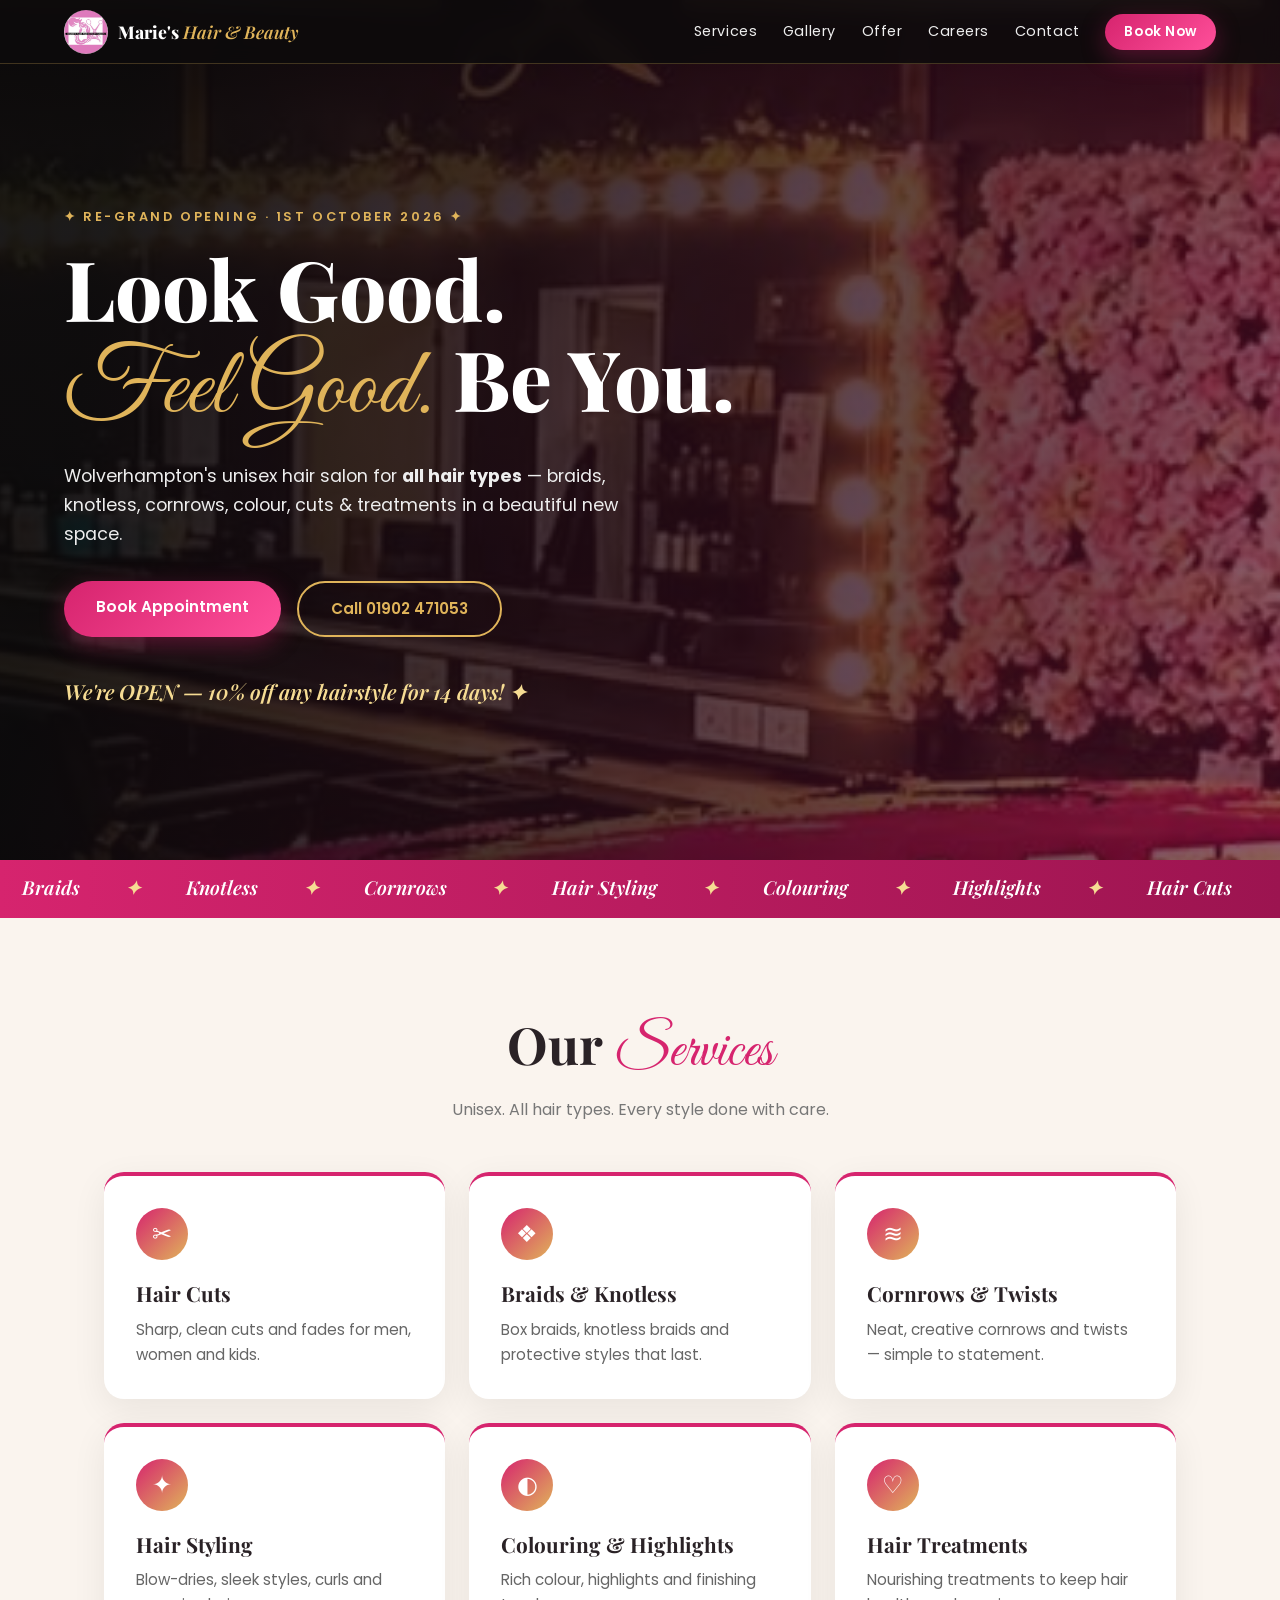
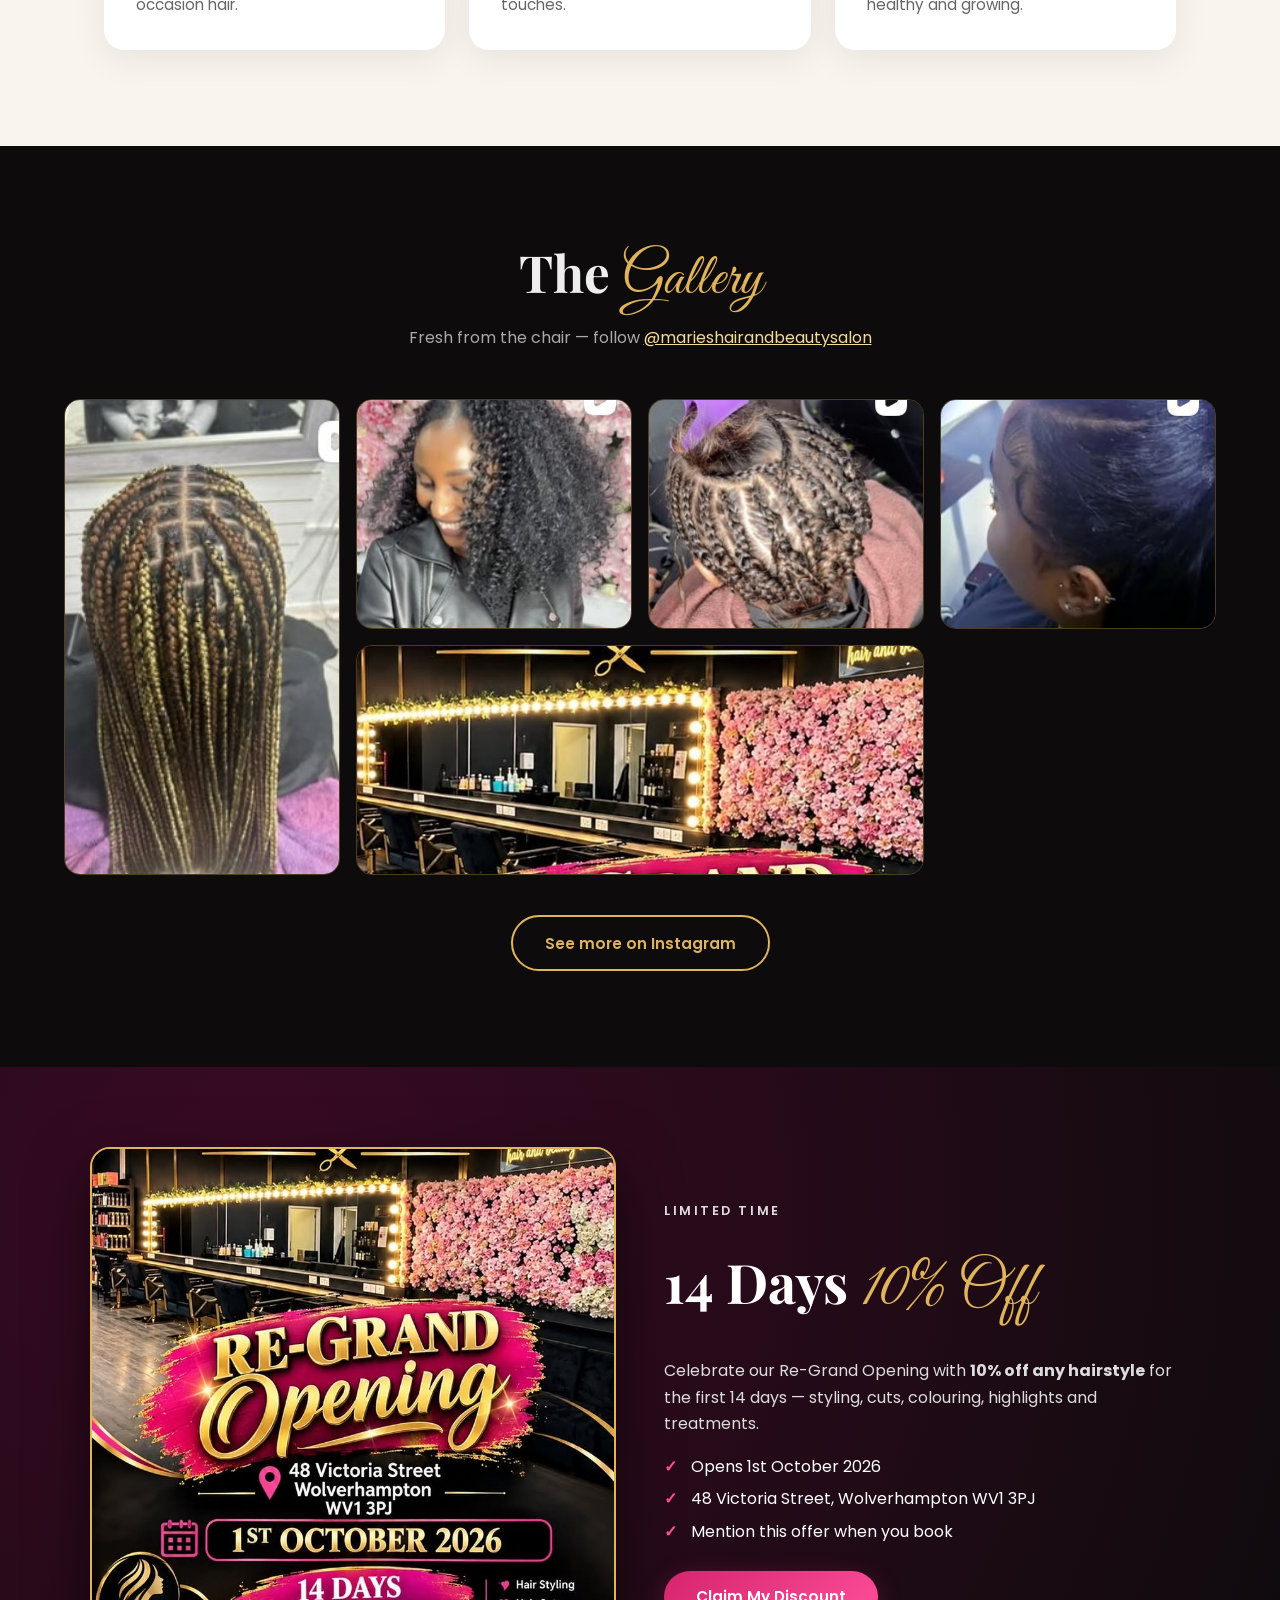
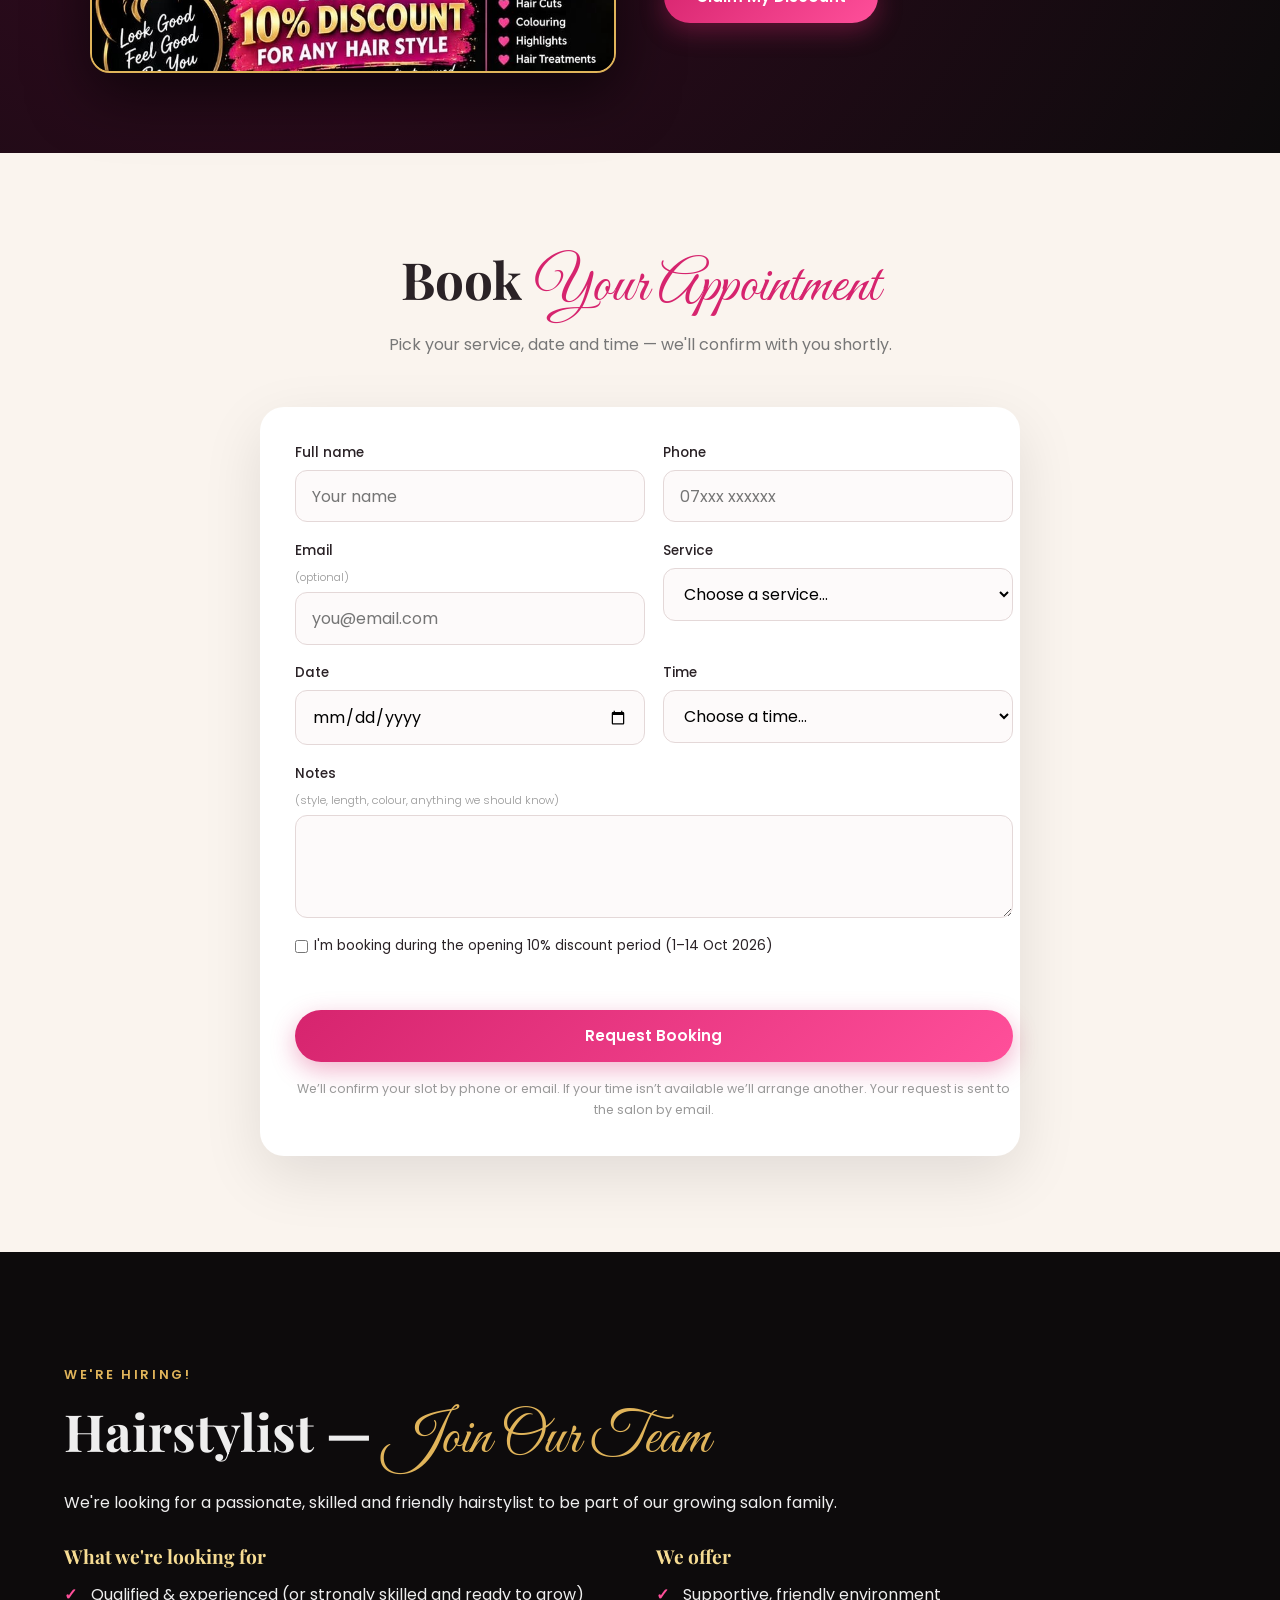
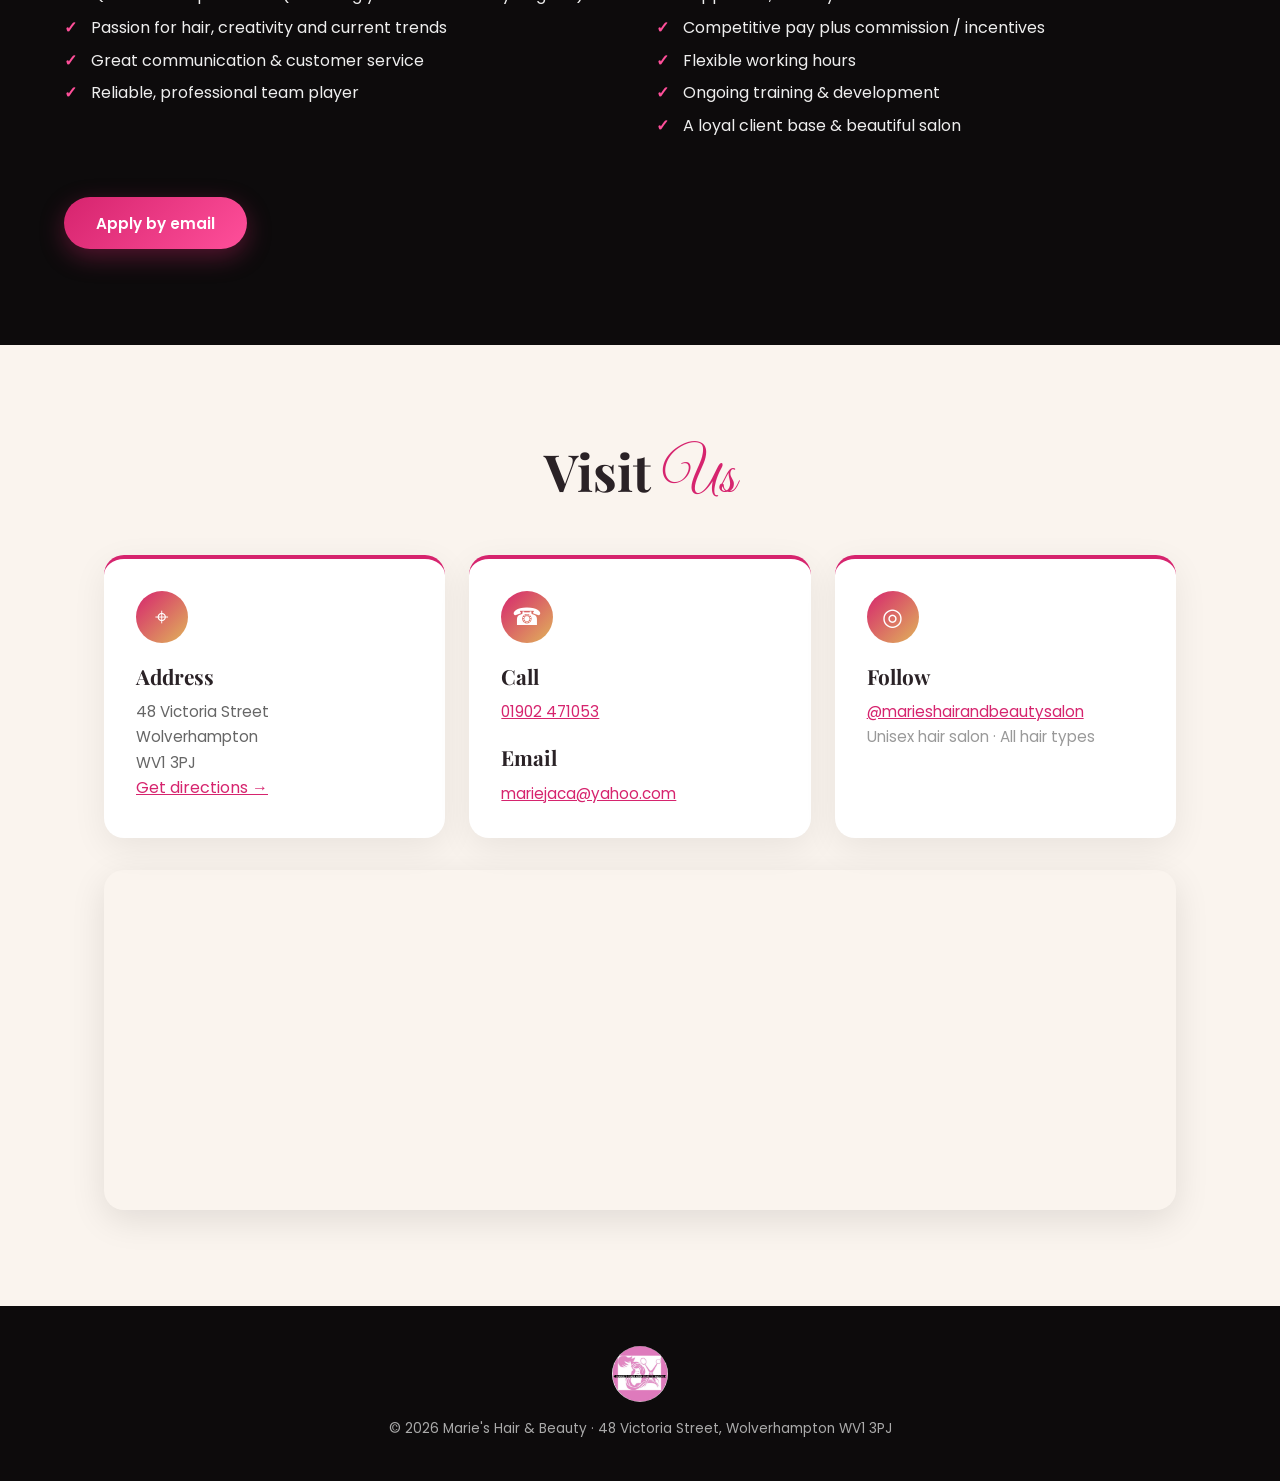
==== index.html @ fb2c5140 "Add Marie's Hair & Beauty salon website with booking Co-Authored-By: Claude Sonnet 5.5 <noreply@anth" ====
<!doctype html>
<html lang="en-GB">
<head>
<meta charset="utf-8">
<meta name="viewport" content="width=device-width,initial-scale=1">
<title>Marie's Hair & Beauty Salon | Wolverhampton</title>
<meta name="description" content="Marie's Hair & Beauty – unisex hair salon for all hair types at 48 Victoria Street, Wolverhampton WV1 3PJ. Braids, cornrows, knotless, colour, cuts & more. Book online.">
<meta property="og:title" content="Marie's Hair & Beauty Salon – Wolverhampton">
<meta property="og:description" content="Re-Grand Opening 1st October 2026 – 10% off any hairstyle for 14 days. Book now.">
<meta property="og:image" content="img/opening.jpg">
<link rel="icon" href="img/logo.png">
<link rel="preconnect" href="https://fonts.googleapis.com"><link rel="preconnect" href="https://fonts.gstatic.com" crossorigin>
<link href="https://fonts.googleapis.com/css2?family=Playfair+Display:ital,wght@0,600;0,800;1,600&family=Poppins:wght@300;400;500;600&family=Great+Vibes&display=swap" rel="stylesheet">
<link rel="stylesheet" href="style.css">
</head>
<body>
<header class="nav" id="nav">
  <a class="brand" href="#top"><img src="img/logo.png" alt="" width="44" height="44"><span>Marie's <em>Hair & Beauty</em></span></a>
  <button class="burger" aria-label="Menu" onclick="document.body.classList.toggle('menu')"><i></i><i></i><i></i></button>
  <nav onclick="document.body.classList.remove('menu')">
    <a href="#services">Services</a><a href="#gallery">Gallery</a><a href="#offer">Offer</a><a href="#careers">Careers</a><a href="#contact">Contact</a>
    <a class="btn sm" href="#book">Book Now</a>
  </nav>
</header>

<section class="hero" id="top">
  <div class="hero-bg" style="background-image:url(img/salon.jpg)"></div>
  <div class="hero-in">
    <p class="tag">✦ Re-Grand Opening · 1st October 2026 ✦</p>
    <h1>Look Good.<br><span class="script">Feel Good.</span> Be You.</h1>
    <p class="lead">Wolverhampton's unisex hair salon for <b>all hair types</b> — braids, knotless, cornrows, colour, cuts &amp; treatments in a beautiful new space.</p>
    <div class="cta"><a class="btn" href="#book">Book Appointment</a><a class="btn ghost" href="tel:01902471053">Call 01902 471053</a></div>
    <div class="countdown" id="cd" aria-live="polite"></div>
  </div>
</section>

<div class="marquee"><div>
  <span>Braids</span><span>Knotless</span><span>Cornrows</span><span>Hair Styling</span><span>Colouring</span><span>Highlights</span><span>Hair Cuts</span><span>Treatments</span>
  <span>Braids</span><span>Knotless</span><span>Cornrows</span><span>Hair Styling</span><span>Colouring</span><span>Highlights</span><span>Hair Cuts</span><span>Treatments</span>
</div></div>

<section class="sec" id="services">
  <h2 class="title">Our <span class="script">Services</span></h2>
  <p class="sub">Unisex. All hair types. Every style done with care.</p>
  <div class="grid cards">
    <article class="card"><div class="ic">✂</div><h3>Hair Cuts</h3><p>Sharp, clean cuts and fades for men, women and kids.</p></article>
    <article class="card"><div class="ic">❖</div><h3>Braids &amp; Knotless</h3><p>Box braids, knotless braids and protective styles that last.</p></article>
    <article class="card"><div class="ic">≋</div><h3>Cornrows &amp; Twists</h3><p>Neat, creative cornrows and twists — simple to statement.</p></article>
    <article class="card"><div class="ic">✦</div><h3>Hair Styling</h3><p>Blow-dries, sleek styles, curls and occasion hair.</p></article>
    <article class="card"><div class="ic">◐</div><h3>Colouring &amp; Highlights</h3><p>Rich colour, highlights and finishing touches.</p></article>
    <article class="card"><div class="ic">♡</div><h3>Hair Treatments</h3><p>Nourishing treatments to keep hair healthy and growing.</p></article>
  </div>
</section>

<section class="sec dark" id="gallery">
  <h2 class="title">The <span class="script">Gallery</span></h2>
  <p class="sub">Fresh from the chair — follow <a href="https://www.instagram.com/marieshairandbeautysalon/" target="_blank" rel="noopener">@marieshairandbeautysalon</a></p>
  <div class="gal">
    <figure class="tall"><img src="img/braids.jpg" alt="Knotless braids with gold highlights" loading="lazy"></figure>
    <figure><img src="img/curls.jpg" alt="Defined natural curls" loading="lazy"></figure>
    <figure><img src="img/cornrow.jpg" alt="Braided updo with clip" loading="lazy"></figure>
    <figure><img src="img/sleek.jpg" alt="Sleek neat style" loading="lazy"></figure>
    <figure class="wide"><img src="img/salon.jpg" alt="Inside the salon – gold mirrors and flower wall" loading="lazy"></figure>
  </div>
  <p class="center"><a class="btn ghost" href="https://www.instagram.com/marieshairandbeautysalon/" target="_blank" rel="noopener">See more on Instagram</a></p>
</section>

<section class="offer" id="offer">
  <div class="offer-in">
    <img src="img/opening.jpg" alt="Re-Grand Opening poster – 48 Victoria Street, 1st October 2026, 14 days 10% discount" loading="lazy">
    <div>
      <p class="tag">Limited time</p>
      <h2>14 Days <span class="script">10% Off</span></h2>
      <p>Celebrate our Re-Grand Opening with <b>10% off any hairstyle</b> for the first 14 days — styling, cuts, colouring, highlights and treatments.</p>
      <ul class="ticks"><li>Opens 1st October 2026</li><li>48 Victoria Street, Wolverhampton WV1 3PJ</li><li>Mention this offer when you book</li></ul>
      <a class="btn" href="#book">Claim My Discount</a>
    </div>
  </div>
</section>

<section class="sec" id="book">
  <h2 class="title">Book <span class="script">Your Appointment</span></h2>
  <p class="sub">Pick your service, date and time — we'll confirm with you shortly.</p>
  <form id="bf" class="form" novalidate>
    <label>Full name<input name="name" required autocomplete="name" placeholder="Your name"></label>
    <label>Phone<input name="phone" type="tel" required autocomplete="tel" placeholder="07xxx xxxxxx"></label>
    <label>Email <small>(optional)</small><input name="email" type="email" autocomplete="email" placeholder="you@email.com"></label>
    <label>Service
      <select name="service" required>
        <option value="">Choose a service…</option>
        <option>Hair Cut</option><option>Braids</option><option>Knotless Braids</option><option>Cornrows</option><option>Twists</option>
        <option>Hair Styling</option><option>Colouring</option><option>Highlights</option><option>Hair Treatment</option><option>Not sure – advise me</option>
      </select>
    </label>
    <label>Date<input name="date" type="date" id="date" required></label>
    <label>Time
      <select name="time" id="time" required><option value="">Choose a time…</option></select>
    </label>
    <label class="full">Notes <small>(style, length, colour, anything we should know)</small><textarea name="notes" rows="3"></textarea></label>
    <label class="chk full"><input type="checkbox" name="disc" id="disc"> I'm booking during the opening 10% discount period (1–14 Oct 2026)</label>
    <p class="err" id="err" role="alert"></p>
    <button class="btn full" type="submit">Request Booking</button>
    <p class="note full">We’ll confirm your slot by phone or email. If your time isn’t available we’ll arrange another. Your request is sent to the salon by email.</p>
  </form>
  <div class="ok" id="ok" hidden>
    <div class="ic">✓</div>
    <h3>Nearly done!</h3>
    <p id="okmsg"></p>
    <p>Your email app should have opened with your booking ready to send. If it didn't, tap below or call <a href="tel:01902471053">01902 471053</a>.</p>
    <a class="btn" id="mailbtn" href="#">Send booking email</a>
    <button class="btn ghost" onclick="location.reload()">New booking</button>
  </div>
</section>

<section class="sec dark" id="careers">
  <div class="hire">
    <div>
      <p class="tag">We're Hiring!</p>
      <h2 class="title left">Hairstylist — <span class="script">Join Our Team</span></h2>
      <p>We're looking for a passionate, skilled and friendly hairstylist to be part of our growing salon family.</p>
      <div class="two">
        <div><h4>What we're looking for</h4><ul class="ticks"><li>Qualified &amp; experienced (or strongly skilled and ready to grow)</li><li>Passion for hair, creativity and current trends</li><li>Great communication &amp; customer service</li><li>Reliable, professional team player</li></ul></div>
        <div><h4>We offer</h4><ul class="ticks"><li>Supportive, friendly environment</li><li>Competitive pay plus commission / incentives</li><li>Flexible working hours</li><li>Ongoing training &amp; development</li><li>A loyal client base &amp; beautiful salon</li></ul></div>
      </div>
      <a class="btn" href="mailto:mariejaca@yahoo.com?subject=Hairstylist%20application">Apply by email</a>
    </div>
  </div>
</section>

<section class="sec" id="contact">
  <h2 class="title">Visit <span class="script">Us</span></h2>
  <div class="grid contact">
    <div class="card"><div class="ic">⌖</div><h3>Address</h3><p>48 Victoria Street<br>Wolverhampton<br>WV1 3PJ</p><a href="https://www.google.com/maps/search/?api=1&query=48+Victoria+Street+Wolverhampton+WV1+3PJ" target="_blank" rel="noopener">Get directions →</a></div>
    <div class="card"><div class="ic">☎</div><h3>Call</h3><p><a href="tel:01902471053">01902 471053</a></p><h3 style="margin-top:1rem">Email</h3><p><a href="mailto:mariejaca@yahoo.com">mariejaca@yahoo.com</a></p></div>
    <div class="card"><div class="ic">◎</div><h3>Follow</h3><p><a href="https://www.instagram.com/marieshairandbeautysalon/" target="_blank" rel="noopener">@marieshairandbeautysalon</a></p><p class="mut">Unisex hair salon · All hair types</p></div>
  </div>
  <div class="map"><iframe title="Map" loading="lazy" referrerpolicy="no-referrer-when-downgrade" src="https://maps.google.com/maps?q=48+Victoria+Street+Wolverhampton+WV1+3PJ&output=embed"></iframe></div>
</section>

<footer><img src="img/logo.png" alt="" width="56" height="56"><p>© <span id="yr"></span> Marie's Hair &amp; Beauty · 48 Victoria Street, Wolverhampton WV1 3PJ</p></footer>
<a class="fab" href="#book">Book Now</a>
<script src="app.js"></script>
</body>
</html>
---- style.css ----
:root{--pink:#d6246e;--pink2:#ff4f9a;--gold:#e0b45a;--gold2:#f6dc93;--ink:#0d0b0c;--ink2:#17121a;--cream:#faf4ee}
*{box-sizing:border-box;margin:0}html{scroll-behavior:smooth;scroll-padding-top:72px}
body{font-family:Poppins,sans-serif;background:var(--cream);color:#2a2226;line-height:1.65;overflow-x:hidden}
img{max-width:100%;display:block}a{color:var(--pink)}
.script{font-family:'Great Vibes',cursive;font-weight:400;color:var(--pink);font-size:1.15em}
.dark .script,.hero .script,.offer .script{color:var(--gold)}
.nav{position:fixed;inset:0 0 auto 0;z-index:50;display:flex;align-items:center;justify-content:space-between;padding:.6rem 5%;background:rgba(13,11,12,.88);backdrop-filter:blur(10px);border-bottom:1px solid rgba(224,180,90,.25)}
.brand{display:flex;align-items:center;gap:.6rem;color:#fff;text-decoration:none;font-family:'Playfair Display',serif;font-weight:800;font-size:1.1rem}
.brand img{border-radius:50%}.brand em{color:var(--gold);font-style:italic;font-weight:600}
.nav nav{display:flex;align-items:center;gap:1.6rem}.nav nav a{color:#eee;text-decoration:none;font-size:.9rem;letter-spacing:.04em}.nav nav a:hover{color:var(--gold)}
.burger{display:none;background:none;border:0;cursor:pointer;padding:.5rem}.burger i{display:block;width:24px;height:2px;background:var(--gold);margin:5px 0}
.btn{display:inline-block;background:linear-gradient(135deg,var(--pink),var(--pink2));color:#fff!important;border:0;border-radius:50px;padding:.9rem 2rem;font:600 .95rem Poppins;text-decoration:none;cursor:pointer;box-shadow:0 8px 24px rgba(214,36,110,.35);transition:.25s}
.btn:hover{transform:translateY(-2px);box-shadow:0 12px 30px rgba(214,36,110,.5)}
.btn.ghost{background:transparent;border:2px solid var(--gold);color:var(--gold)!important;box-shadow:none}.btn.ghost:hover{background:var(--gold);color:#000!important}
.btn.sm{padding:.5rem 1.2rem;font-size:.85rem}
.hero{position:relative;min-height:min(100vh,860px);display:flex;align-items:center;padding:7rem 5% 4rem;color:#fff;overflow:hidden}
.hero-bg{position:absolute;inset:0;background-size:cover;background-position:center;filter:brightness(.45) saturate(1.1);transform:scale(1.05)}
.hero:after{content:"";position:absolute;inset:0;background:linear-gradient(100deg,rgba(13,11,12,.85) 10%,rgba(214,36,110,.25))}
.hero-in{position:relative;z-index:2;max-width:760px}
.tag{display:inline-block;color:var(--gold);letter-spacing:.2em;text-transform:uppercase;font-size:.8rem;font-weight:600;margin-bottom:1rem}
h1{font-family:'Playfair Display',serif;font-size:clamp(2.6rem,7vw,5.2rem);line-height:1.08;font-weight:800;margin-bottom:1.2rem}
.lead{font-size:1.1rem;max-width:560px;color:#eee;margin-bottom:2rem}.cta{display:flex;gap:1rem;flex-wrap:wrap}
.countdown{display:flex;gap:.8rem;margin-top:2.5rem;flex-wrap:wrap}
.countdown div{background:rgba(255,255,255,.08);border:1px solid rgba(224,180,90,.4);border-radius:14px;padding:.7rem 1.1rem;text-align:center;min-width:76px;backdrop-filter:blur(6px)}
.countdown b{display:block;font:800 1.8rem 'Playfair Display';color:var(--gold2)}.countdown small{font-size:.7rem;letter-spacing:.15em;text-transform:uppercase}
.countdown p{align-self:center;font:italic 600 1.3rem 'Playfair Display';color:var(--gold2)}
.marquee{background:linear-gradient(90deg,var(--pink),#9c1450);overflow:hidden;white-space:nowrap;padding:.9rem 0}
.marquee div{display:inline-block;animation:mq 28s linear infinite}.marquee span{color:#fff;font:italic 600 1.2rem 'Playfair Display';margin:0 1.4rem}.marquee span:after{content:"✦";color:var(--gold2);margin-left:2.8rem}
@keyframes mq{to{transform:translateX(-50%)}}
.sec{padding:6rem 5%;max-width:1200px;margin:auto}.sec.dark{max-width:none;background:var(--ink);color:#eee}.sec.dark>*{max-width:1200px;margin-inline:auto}
.title{font-family:'Playfair Display',serif;font-size:clamp(2rem,5vw,3.2rem);text-align:center;line-height:1.2}.title.left{text-align:left}
.sub{text-align:center;color:#777;margin:.6rem 0 3rem}.dark .sub{color:#aaa}
.grid{display:grid;gap:1.5rem}.cards{grid-template-columns:repeat(auto-fit,minmax(260px,1fr))}.contact{grid-template-columns:repeat(auto-fit,minmax(260px,1fr));margin-top:2.5rem}
.card{background:#fff;border-radius:20px;padding:2rem;box-shadow:0 10px 35px rgba(0,0,0,.07);border-top:4px solid var(--pink);transition:.3s}
.card:hover{transform:translateY(-6px);box-shadow:0 18px 45px rgba(214,36,110,.18)}
.card h3{font-family:'Playfair Display',serif;font-size:1.3rem;margin-bottom:.4rem}.card p{color:#666;font-size:.95rem}.mut{color:#999!important}
.ic{width:52px;height:52px;border-radius:50%;display:grid;place-items:center;font-size:1.5rem;color:#fff;background:linear-gradient(135deg,var(--pink),var(--gold));margin-bottom:1rem}
.gal{display:grid;grid-template-columns:repeat(4,1fr);grid-auto-rows:230px;gap:1rem}
.gal figure{overflow:hidden;border-radius:16px;border:1px solid rgba(224,180,90,.3)}.gal img{width:100%;height:100%;object-fit:cover;transition:.6s}.gal figure:hover img{transform:scale(1.08)}
.gal .tall{grid-row:span 2}.gal .wide{grid-column:span 2}.center{text-align:center;margin-top:2.5rem}.dark a:not(.btn){color:var(--gold2)}
.offer{background:radial-gradient(circle at 20% 20%,#3a0a24,var(--ink));color:#fff;padding:5rem 5%}
.offer-in{max-width:1100px;margin:auto;display:grid;grid-template-columns:1fr 1fr;gap:3rem;align-items:center}
.offer img{border-radius:20px;border:2px solid var(--gold);box-shadow:0 20px 60px rgba(0,0,0,.6)}
.offer h2{font-family:'Playfair Display',serif;font-size:clamp(2rem,4.5vw,3.4rem);margin-bottom:1rem}.offer p{margin-bottom:1rem;color:#ddd}
.ticks{list-style:none;padding:0;margin:0 0 1.6rem}.ticks li{padding-left:1.7rem;position:relative;margin:.4rem 0}.ticks li:before{content:"✓";position:absolute;left:0;color:var(--pink2);font-weight:700}
.form{max-width:760px;margin:auto;display:grid;grid-template-columns:1fr 1fr;gap:1.1rem;background:#fff;padding:2.2rem;border-radius:24px;box-shadow:0 20px 60px rgba(0,0,0,.1)}
.form label{display:flex;flex-direction:column;font-weight:500;font-size:.85rem;gap:.35rem}.form small{font-weight:300;color:#999}
.form input,.form select,.form textarea{font:400 1rem Poppins;padding:.8rem 1rem;border:1.5px solid #e4d8d8;border-radius:12px;background:#fdfafa}
.form input:focus,.form select:focus,.form textarea:focus{outline:none;border-color:var(--pink);box-shadow:0 0 0 3px rgba(214,36,110,.15)}
.full{grid-column:1/-1}.chk{flex-direction:row!important;align-items:center;font-weight:400!important}.chk input{width:auto}
.err{color:#c0182f;font-size:.9rem;min-height:1.2em}.note{font-size:.78rem;color:#999;text-align:center}
.ok{max-width:560px;margin:auto;text-align:center;background:#fff;padding:3rem 2rem;border-radius:24px;box-shadow:0 20px 60px rgba(0,0,0,.1)}.ok .ic{margin:0 auto 1rem;width:70px;height:70px;font-size:2rem}.ok p{margin:.8rem 0}.ok .btn{margin:.3rem}
.hire{max-width:900px;margin:auto}.hire p{margin:1rem 0}.two{display:grid;grid-template-columns:1fr 1fr;gap:2rem;margin:1.5rem 0 2rem}.two h4{font-family:'Playfair Display',serif;color:var(--gold2);font-size:1.2rem;margin-bottom:.6rem}
.map{margin-top:2rem;border-radius:20px;overflow:hidden;box-shadow:0 10px 35px rgba(0,0,0,.1)}.map iframe{width:100%;height:340px;border:0;display:block}
footer{background:var(--ink);color:#aaa;text-align:center;padding:2.5rem 5%;font-size:.85rem}footer img{margin:0 auto 1rem;border-radius:50%}
.fab{display:none;position:fixed;right:1rem;bottom:1rem;z-index:40;background:linear-gradient(135deg,var(--pink),var(--pink2));color:#fff;text-decoration:none;font-weight:600;padding:.8rem 1.4rem;border-radius:50px;box-shadow:0 8px 24px rgba(214,36,110,.5)}
@media(max-width:860px){
.burger{display:block}.nav nav{position:fixed;inset:58px 0 auto 0;flex-direction:column;background:var(--ink);padding:1.5rem;gap:1.2rem;transform:translateY(-130%);transition:.3s}.menu .nav nav{transform:none}
.gal{grid-template-columns:repeat(2,1fr);grid-auto-rows:190px}.offer-in,.two{grid-template-columns:1fr}.form{grid-template-columns:1fr;padding:1.5rem}.fab{display:block}.sec{padding:4.5rem 5%}}
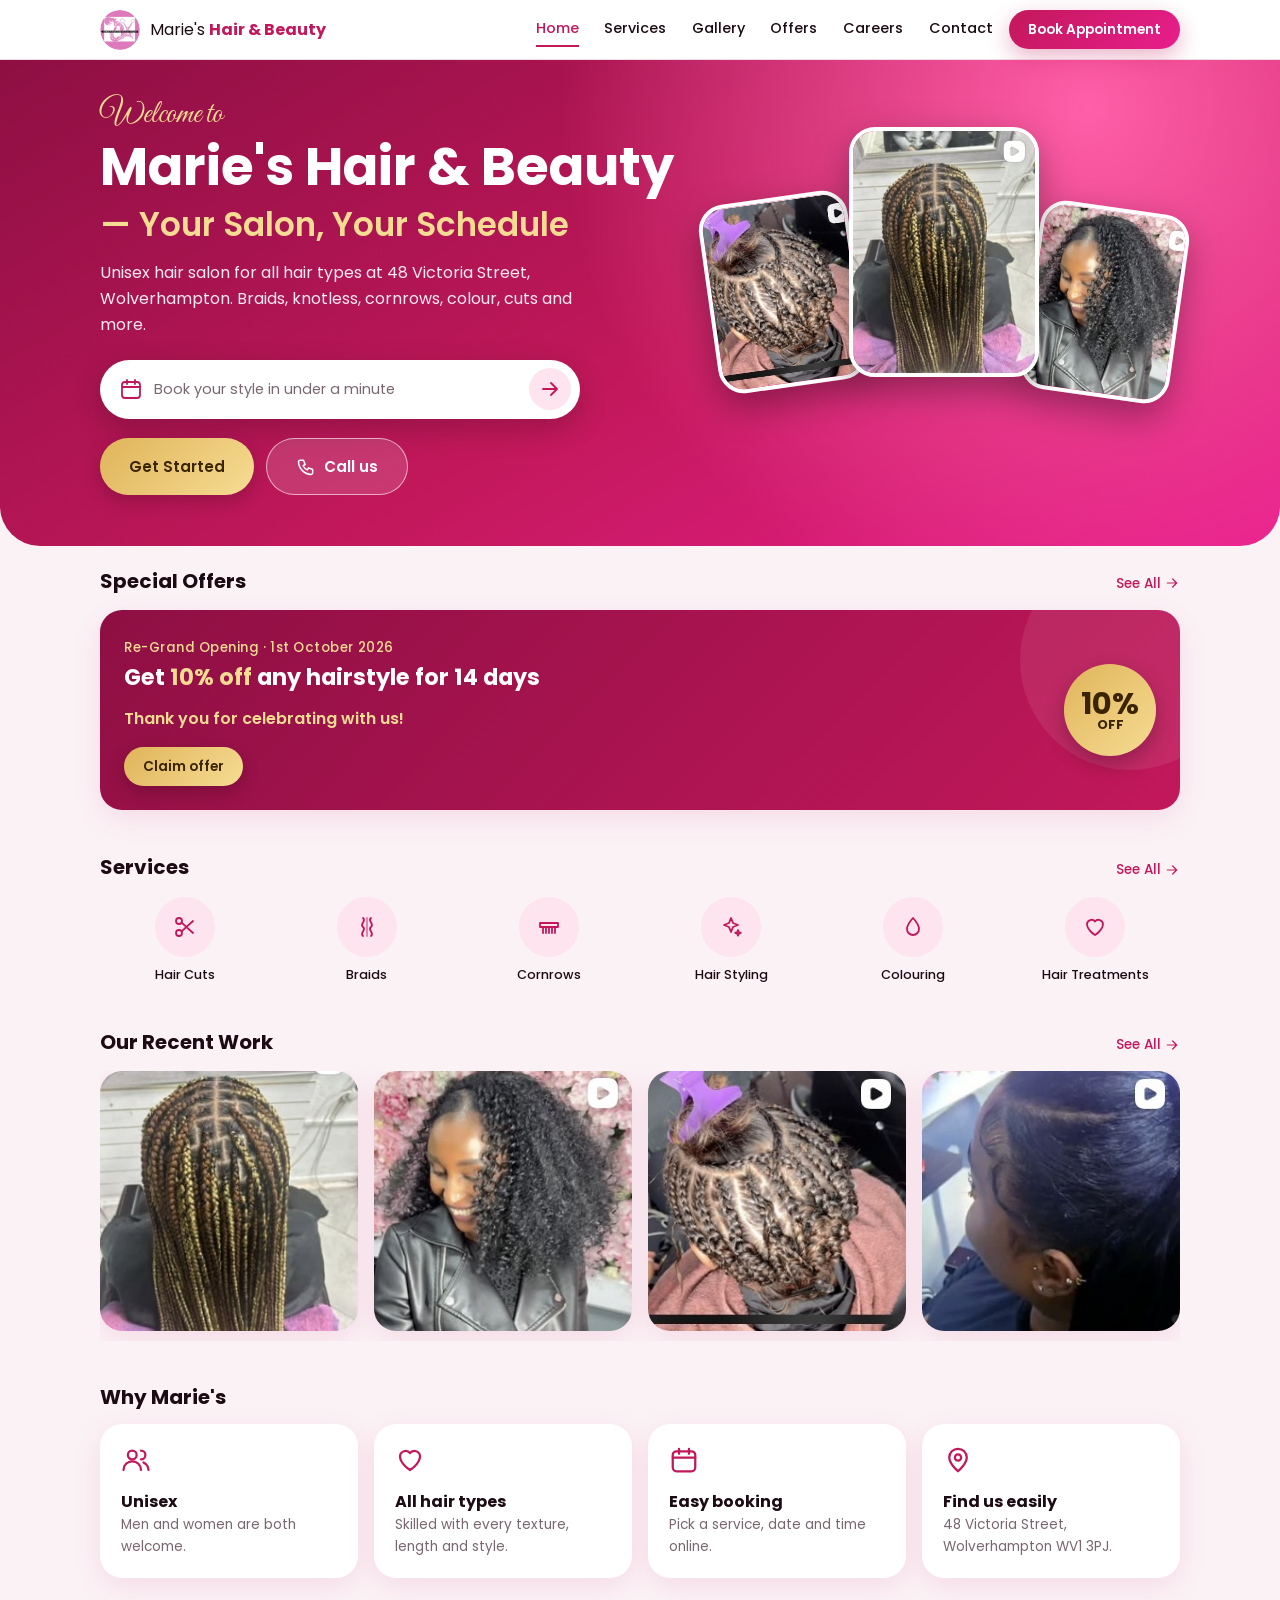
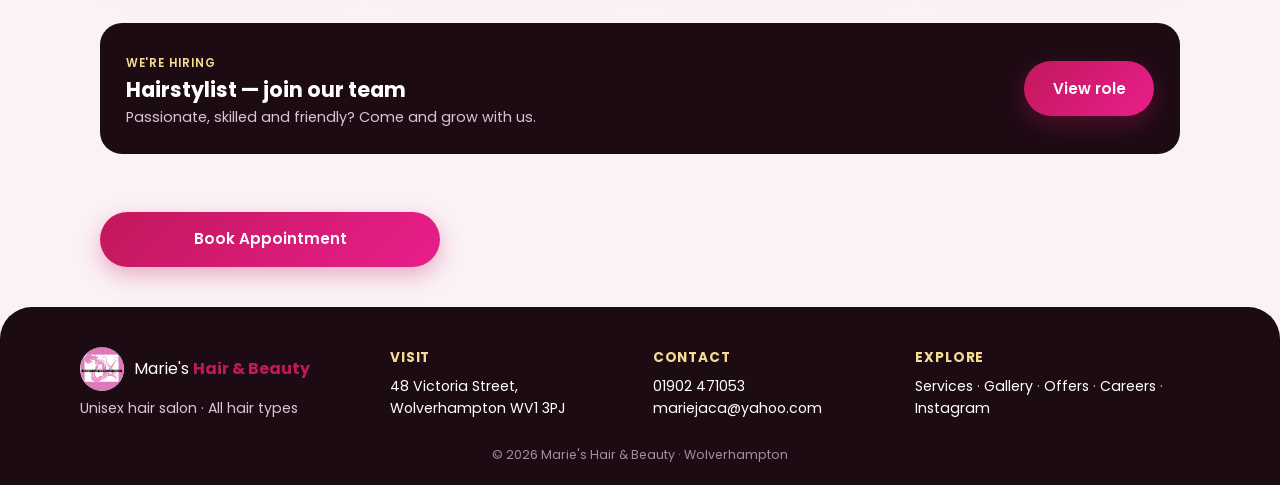
==== commit dc259b33: "Redesign as app-style multi-page site with stepped booking; remove AI-generated imagery Co-Authored-" ====
--- a/index.html
+++ b/index.html
@@ -2,143 +2,103 @@
 <html lang="en-GB">
 <head>
 <meta charset="utf-8">
-<meta name="viewport" content="width=device-width,initial-scale=1">
-<title>Marie's Hair & Beauty Salon | Wolverhampton</title>
-<meta name="description" content="Marie's Hair & Beauty – unisex hair salon for all hair types at 48 Victoria Street, Wolverhampton WV1 3PJ. Braids, cornrows, knotless, colour, cuts & more. Book online.">
-<meta property="og:title" content="Marie's Hair & Beauty Salon – Wolverhampton">
-<meta property="og:description" content="Re-Grand Opening 1st October 2026 – 10% off any hairstyle for 14 days. Book now.">
-<meta property="og:image" content="img/opening.jpg">
+<meta name="viewport" content="width=device-width,initial-scale=1,viewport-fit=cover">
+<title>Marie's Hair & Beauty | Hair Salon in Wolverhampton</title>
+<meta name="description" content="Marie's Hair & Beauty — unisex hair salon for all hair types at 48 Victoria Street, Wolverhampton. Braids, knotless, cornrows, colour, cuts. Book online.">
+<meta name="theme-color" content="#c2185b">
+<meta property="og:title" content="Marie's Hair & Beauty | Hair Salon in Wolverhampton">
+<meta property="og:description" content="Marie's Hair & Beauty — unisex hair salon for all hair types at 48 Victoria Street, Wolverhampton. Braids, knotless, cornrows, colour, cuts. Book online.">
+<meta property="og:image" content="img/braids.jpg">
 <link rel="icon" href="img/logo.png">
 <link rel="preconnect" href="https://fonts.googleapis.com"><link rel="preconnect" href="https://fonts.gstatic.com" crossorigin>
-<link href="https://fonts.googleapis.com/css2?family=Playfair+Display:ital,wght@0,600;0,800;1,600&family=Poppins:wght@300;400;500;600&family=Great+Vibes&display=swap" rel="stylesheet">
+<link href="https://fonts.googleapis.com/css2?family=Great+Vibes&family=Poppins:wght@300;400;500;600;700&display=swap" rel="stylesheet">
 <link rel="stylesheet" href="style.css">
 </head>
-<body>
-<header class="nav" id="nav">
-  <a class="brand" href="#top"><img src="img/logo.png" alt="" width="44" height="44"><span>Marie's <em>Hair & Beauty</em></span></a>
-  <button class="burger" aria-label="Menu" onclick="document.body.classList.toggle('menu')"><i></i><i></i><i></i></button>
-  <nav onclick="document.body.classList.remove('menu')">
-    <a href="#services">Services</a><a href="#gallery">Gallery</a><a href="#offer">Offer</a><a href="#careers">Careers</a><a href="#contact">Contact</a>
-    <a class="btn sm" href="#book">Book Now</a>
-  </nav>
+<body class="p-index">
+<header class="top">
+  <div class="top-in">
+    
+    <a class="brand" href="index.html"><img src="img/logo.png" alt="" width="40" height="40"><span>Marie's <b>Hair &amp; Beauty</b></span></a>
+    <nav class="desk"><a href="index.html" class="on">Home</a><a href="services.html">Services</a><a href="gallery.html">Gallery</a><a href="offers.html">Offers</a><a href="careers.html">Careers</a><a href="contact.html">Contact</a></nav>
+    <a class="btn sm" href="book.html">Book Appointment</a>
+  </div>
 </header>
 
-<section class="hero" id="top">
-  <div class="hero-bg" style="background-image:url(img/salon.jpg)"></div>
+<section class="hero">
   <div class="hero-in">
-    <p class="tag">✦ Re-Grand Opening · 1st October 2026 ✦</p>
-    <h1>Look Good.<br><span class="script">Feel Good.</span> Be You.</h1>
-    <p class="lead">Wolverhampton's unisex hair salon for <b>all hair types</b> — braids, knotless, cornrows, colour, cuts &amp; treatments in a beautiful new space.</p>
-    <div class="cta"><a class="btn" href="#book">Book Appointment</a><a class="btn ghost" href="tel:01902471053">Call 01902 471053</a></div>
-    <div class="countdown" id="cd" aria-live="polite"></div>
+    <div class="hero-txt">
+      <p class="hi">Welcome to</p>
+      <h1>Marie's Hair &amp; Beauty <em>— Your Salon, Your Schedule</em></h1>
+      <p class="lead">Unisex hair salon for all hair types at 48 Victoria Street, Wolverhampton. Braids, knotless, cornrows, colour, cuts and more.</p>
+      <a class="search" href="book.html"><svg viewBox="0 0 24 24" width="24" height="24" fill="none" stroke="currentColor" stroke-width="1.8" stroke-linecap="round" stroke-linejoin="round" aria-hidden="true" ><rect x="3" y="5" width="18" height="16" rx="3"/><path d="M3 10h18M8 3v4M16 3v4"/></svg><span>Book your style in under a minute</span><b><svg viewBox="0 0 24 24" width="24" height="24" fill="none" stroke="currentColor" stroke-width="1.8" stroke-linecap="round" stroke-linejoin="round" aria-hidden="true" ><path d="M5 12h14M13 6l6 6-6 6"/></svg></b></a>
+      <div class="hero-cta"><a class="btn gold" href="book.html">Get Started</a><a class="btn ghost-w" href="tel:01902471053"><svg viewBox="0 0 24 24" width="24" height="24" fill="none" stroke="currentColor" stroke-width="1.8" stroke-linecap="round" stroke-linejoin="round" aria-hidden="true" ><path d="M5 4h4l2 5-2.500 1.500a11 11 0 0 0 5 5L15 13l5 2v4a2 2 0 0 1-2 2A16 16 0 0 1 3 6a2 2 0 0 1 2-2z"/></svg> Call us</a></div>
+    </div>
+    <div class="hero-pics" aria-hidden="true">
+      <img class="p1" src="img/cornrow.jpg" alt=""><img class="p2" src="img/braids.jpg" alt=""><img class="p3" src="img/curls.jpg" alt="">
+    </div>
+  </div>
+</section>
+<main>
+
+<section class="wrap sec">
+  <div class="sec-h"><h2>Special Offers</h2><a href="offers.html">See All <svg viewBox="0 0 24 24" width="24" height="24" fill="none" stroke="currentColor" stroke-width="1.8" stroke-linecap="round" stroke-linejoin="round" aria-hidden="true" ><path d="M5 12h14M13 6l6 6-6 6"/></svg></a></div>
+  <a class="offer-card" href="offers.html">
+    <div>
+      <small>Re-Grand Opening · 1st October 2026</small>
+      <h3>Get <span>10% off</span> any hairstyle for 14 days</h3>
+      <div class="cd" id="cd" aria-live="polite"></div>
+      <span class="btn gold sm">Claim offer</span>
+    </div>
+    <div class="off-badge"><b>10%</b><span>OFF</span></div>
+  </a>
+</section>
+
+<section class="wrap sec">
+  <div class="sec-h"><h2>Services</h2><a href="services.html">See All <svg viewBox="0 0 24 24" width="24" height="24" fill="none" stroke="currentColor" stroke-width="1.8" stroke-linecap="round" stroke-linejoin="round" aria-hidden="true" ><path d="M5 12h14M13 6l6 6-6 6"/></svg></a></div>
+  <div class="svc-row"><a class="svc" href="book.html?service=Hair%20Cut"><i><svg viewBox="0 0 24 24" width="24" height="24" fill="none" stroke="currentColor" stroke-width="1.8" stroke-linecap="round" stroke-linejoin="round" aria-hidden="true" ><circle cx="6" cy="6" r="3"/><circle cx="6" cy="18" r="3"/><path d="M8.6 7.6L20 18M8.6 16.4L20 6"/></svg></i><span>Hair Cuts</span></a><a class="svc" href="book.html?service=Braids%20%2F%20Knotless"><i><svg viewBox="0 0 24 24" width="24" height="24" fill="none" stroke="currentColor" stroke-width="1.8" stroke-linecap="round" stroke-linejoin="round" aria-hidden="true" ><path d="M8 3c4 3-4 6 0 9s-4 6 0 9M16 3c-4 3 4 6 0 9s4 6 0 9"/><path d="M12 3v18" opacity=".5"/></svg></i><span>Braids</span></a><a class="svc" href="book.html?service=Cornrows%20%2F%20Twists"><i><svg viewBox="0 0 24 24" width="24" height="24" fill="none" stroke="currentColor" stroke-width="1.8" stroke-linecap="round" stroke-linejoin="round" aria-hidden="true" ><path d="M3 8h18v4H3z"/><path d="M6 12v6M9 12v6M12 12v6M15 12v6M18 12v6"/></svg></i><span>Cornrows</span></a><a class="svc" href="book.html?service=Hair%20Styling"><i><svg viewBox="0 0 24 24" width="24" height="24" fill="none" stroke="currentColor" stroke-width="1.8" stroke-linecap="round" stroke-linejoin="round" aria-hidden="true" ><path d="M12 3l2 5 5 2-5 2-2 5-2-5-5-2 5-2z"/><path d="M19 15l.8 2 2 .8-2 .8-.8 2-.8-2-2-.8 2-.8z"/></svg></i><span>Hair Styling</span></a><a class="svc" href="book.html?service=Colouring%20%2F%20Highlights"><i><svg viewBox="0 0 24 24" width="24" height="24" fill="none" stroke="currentColor" stroke-width="1.8" stroke-linecap="round" stroke-linejoin="round" aria-hidden="true" ><path d="M12 3s6 6.5 6 11a6 6 0 0 1-12 0c0-4.500 6-11 6-11z"/></svg></i><span>Colouring</span></a><a class="svc" href="book.html?service=Hair%20Treatment"><i><svg viewBox="0 0 24 24" width="24" height="24" fill="none" stroke="currentColor" stroke-width="1.8" stroke-linecap="round" stroke-linejoin="round" aria-hidden="true" ><path d="M12 20s-8-5-8-11a4.500 4.500 0 0 1 8-2.500A4.500 4.500 0 0 1 20 9c0 6-8 11-8 11z"/></svg></i><span>Hair Treatments</span></a></div>
+</section>
+
+<section class="wrap sec">
+  <div class="sec-h"><h2>Our Recent Work</h2><a href="gallery.html">See All <svg viewBox="0 0 24 24" width="24" height="24" fill="none" stroke="currentColor" stroke-width="1.8" stroke-linecap="round" stroke-linejoin="round" aria-hidden="true" ><path d="M5 12h14M13 6l6 6-6 6"/></svg></a></div>
+  <div class="hscroll">
+    <a href="gallery.html"><img src="img/braids.jpg" alt="Knotless braids with gold highlights" loading="lazy"></a>
+    <a href="gallery.html"><img src="img/curls.jpg" alt="Defined natural curls" loading="lazy"></a>
+    <a href="gallery.html"><img src="img/cornrow.jpg" alt="Braided updo" loading="lazy"></a>
+    <a href="gallery.html"><img src="img/sleek.jpg" alt="Sleek neat style" loading="lazy"></a>
   </div>
 </section>
 
-<div class="marquee"><div>
-  <span>Braids</span><span>Knotless</span><span>Cornrows</span><span>Hair Styling</span><span>Colouring</span><span>Highlights</span><span>Hair Cuts</span><span>Treatments</span>
-  <span>Braids</span><span>Knotless</span><span>Cornrows</span><span>Hair Styling</span><span>Colouring</span><span>Highlights</span><span>Hair Cuts</span><span>Treatments</span>
-</div></div>
-
-<section class="sec" id="services">
-  <h2 class="title">Our <span class="script">Services</span></h2>
-  <p class="sub">Unisex. All hair types. Every style done with care.</p>
-  <div class="grid cards">
-    <article class="card"><div class="ic">✂</div><h3>Hair Cuts</h3><p>Sharp, clean cuts and fades for men, women and kids.</p></article>
-    <article class="card"><div class="ic">❖</div><h3>Braids &amp; Knotless</h3><p>Box braids, knotless braids and protective styles that last.</p></article>
-    <article class="card"><div class="ic">≋</div><h3>Cornrows &amp; Twists</h3><p>Neat, creative cornrows and twists — simple to statement.</p></article>
-    <article class="card"><div class="ic">✦</div><h3>Hair Styling</h3><p>Blow-dries, sleek styles, curls and occasion hair.</p></article>
-    <article class="card"><div class="ic">◐</div><h3>Colouring &amp; Highlights</h3><p>Rich colour, highlights and finishing touches.</p></article>
-    <article class="card"><div class="ic">♡</div><h3>Hair Treatments</h3><p>Nourishing treatments to keep hair healthy and growing.</p></article>
+<section class="wrap sec">
+  <div class="sec-h"><h2>Why Marie's</h2></div>
+  <div class="feat">
+    <div><svg viewBox="0 0 24 24" width="24" height="24" fill="none" stroke="currentColor" stroke-width="1.8" stroke-linecap="round" stroke-linejoin="round" aria-hidden="true" ><circle cx="9" cy="8" r="3.500"/><path d="M2 20a7 7 0 0 1 14 0"/><path d="M16 4.500a3.500 3.500 0 0 1 0 7M18 14a7 7 0 0 1 4 6"/></svg><h3>Unisex</h3><p>Men and women are both welcome.</p></div>
+    <div><svg viewBox="0 0 24 24" width="24" height="24" fill="none" stroke="currentColor" stroke-width="1.8" stroke-linecap="round" stroke-linejoin="round" aria-hidden="true" ><path d="M12 20s-8-5-8-11a4.500 4.500 0 0 1 8-2.500A4.500 4.500 0 0 1 20 9c0 6-8 11-8 11z"/></svg><h3>All hair types</h3><p>Skilled with every texture, length and style.</p></div>
+    <div><svg viewBox="0 0 24 24" width="24" height="24" fill="none" stroke="currentColor" stroke-width="1.8" stroke-linecap="round" stroke-linejoin="round" aria-hidden="true" ><rect x="3" y="5" width="18" height="16" rx="3"/><path d="M3 10h18M8 3v4M16 3v4"/></svg><h3>Easy booking</h3><p>Pick a service, date and time online.</p></div>
+    <div><svg viewBox="0 0 24 24" width="24" height="24" fill="none" stroke="currentColor" stroke-width="1.8" stroke-linecap="round" stroke-linejoin="round" aria-hidden="true" ><path d="M12 21s7-6 7-11a7 7 0 0 0-14 0c0 5 7 11 7 11z"/><circle cx="12" cy="10" r="2.500"/></svg><h3>Find us easily</h3><p>48 Victoria Street, Wolverhampton WV1 3PJ.</p></div>
   </div>
 </section>
 
-<section class="sec dark" id="gallery">
-  <h2 class="title">The <span class="script">Gallery</span></h2>
-  <p class="sub">Fresh from the chair — follow <a href="https://www.instagram.com/marieshairandbeautysalon/" target="_blank" rel="noopener">@marieshairandbeautysalon</a></p>
-  <div class="gal">
-    <figure class="tall"><img src="img/braids.jpg" alt="Knotless braids with gold highlights" loading="lazy"></figure>
-    <figure><img src="img/curls.jpg" alt="Defined natural curls" loading="lazy"></figure>
-    <figure><img src="img/cornrow.jpg" alt="Braided updo with clip" loading="lazy"></figure>
-    <figure><img src="img/sleek.jpg" alt="Sleek neat style" loading="lazy"></figure>
-    <figure class="wide"><img src="img/salon.jpg" alt="Inside the salon – gold mirrors and flower wall" loading="lazy"></figure>
-  </div>
-  <p class="center"><a class="btn ghost" href="https://www.instagram.com/marieshairandbeautysalon/" target="_blank" rel="noopener">See more on Instagram</a></p>
-</section>
-
-<section class="offer" id="offer">
-  <div class="offer-in">
-    <img src="img/opening.jpg" alt="Re-Grand Opening poster – 48 Victoria Street, 1st October 2026, 14 days 10% discount" loading="lazy">
-    <div>
-      <p class="tag">Limited time</p>
-      <h2>14 Days <span class="script">10% Off</span></h2>
-      <p>Celebrate our Re-Grand Opening with <b>10% off any hairstyle</b> for the first 14 days — styling, cuts, colouring, highlights and treatments.</p>
-      <ul class="ticks"><li>Opens 1st October 2026</li><li>48 Victoria Street, Wolverhampton WV1 3PJ</li><li>Mention this offer when you book</li></ul>
-      <a class="btn" href="#book">Claim My Discount</a>
-    </div>
+<section class="wrap sec">
+  <div class="promo">
+    <div><small>We're Hiring</small><h3>Hairstylist — join our team</h3><p>Passionate, skilled and friendly? Come and grow with us.</p></div>
+    <a class="btn" href="careers.html">View role</a>
   </div>
 </section>
+<div class="sticky-cta"><a class="btn block" href="book.html">Book Appointment</a></div>
 
-<section class="sec" id="book">
-  <h2 class="title">Book <span class="script">Your Appointment</span></h2>
-  <p class="sub">Pick your service, date and time — we'll confirm with you shortly.</p>
-  <form id="bf" class="form" novalidate>
-    <label>Full name<input name="name" required autocomplete="name" placeholder="Your name"></label>
-    <label>Phone<input name="phone" type="tel" required autocomplete="tel" placeholder="07xxx xxxxxx"></label>
-    <label>Email <small>(optional)</small><input name="email" type="email" autocomplete="email" placeholder="you@email.com"></label>
-    <label>Service
-      <select name="service" required>
-        <option value="">Choose a service…</option>
-        <option>Hair Cut</option><option>Braids</option><option>Knotless Braids</option><option>Cornrows</option><option>Twists</option>
-        <option>Hair Styling</option><option>Colouring</option><option>Highlights</option><option>Hair Treatment</option><option>Not sure – advise me</option>
-      </select>
-    </label>
-    <label>Date<input name="date" type="date" id="date" required></label>
-    <label>Time
-      <select name="time" id="time" required><option value="">Choose a time…</option></select>
-    </label>
-    <label class="full">Notes <small>(style, length, colour, anything we should know)</small><textarea name="notes" rows="3"></textarea></label>
-    <label class="chk full"><input type="checkbox" name="disc" id="disc"> I'm booking during the opening 10% discount period (1–14 Oct 2026)</label>
-    <p class="err" id="err" role="alert"></p>
-    <button class="btn full" type="submit">Request Booking</button>
-    <p class="note full">We’ll confirm your slot by phone or email. If your time isn’t available we’ll arrange another. Your request is sent to the salon by email.</p>
-  </form>
-  <div class="ok" id="ok" hidden>
-    <div class="ic">✓</div>
-    <h3>Nearly done!</h3>
-    <p id="okmsg"></p>
-    <p>Your email app should have opened with your booking ready to send. If it didn't, tap below or call <a href="tel:01902471053">01902 471053</a>.</p>
-    <a class="btn" id="mailbtn" href="#">Send booking email</a>
-    <button class="btn ghost" onclick="location.reload()">New booking</button>
+</main>
+<footer class="foot">
+  <div class="foot-in">
+    <div><a class="brand" href="index.html"><img src="img/logo.png" alt="" width="44" height="44"><span>Marie's <b>Hair &amp; Beauty</b></span></a>
+    <p>Unisex hair salon · All hair types</p></div>
+    <div><h4>Visit</h4><p><a href="https://www.google.com/maps/search/?api=1&query=48+Victoria+Street+Wolverhampton+WV1+3PJ" target="_blank" rel="noopener">48 Victoria Street, Wolverhampton WV1 3PJ</a></p></div>
+    <div><h4>Contact</h4><p><a href="tel:01902471053">01902 471053</a><br><a href="mailto:mariejaca@yahoo.com">mariejaca@yahoo.com</a></p></div>
+    <div><h4>Explore</h4><p><a href="services.html">Services</a> · <a href="gallery.html">Gallery</a> · <a href="offers.html">Offers</a> · <a href="careers.html">Careers</a> · <a href="https://www.instagram.com/marieshairandbeautysalon/" target="_blank" rel="noopener">Instagram</a></p></div>
   </div>
-</section>
+  <p class="copy">© <span id="yr"></span> Marie's Hair &amp; Beauty · Wolverhampton</p>
+</footer>
+<nav class="tabbar" aria-label="Main"><a href="index.html" class="on"><svg viewBox="0 0 24 24" width="24" height="24" fill="none" stroke="currentColor" stroke-width="1.8" stroke-linecap="round" stroke-linejoin="round" aria-hidden="true" ><path d="M3 11l9-8 9 8"/><path d="M5 10v10h5v-6h4v6h5V10"/></svg><span>Home</span></a><a href="services.html" class=""><svg viewBox="0 0 24 24" width="24" height="24" fill="none" stroke="currentColor" stroke-width="1.8" stroke-linecap="round" stroke-linejoin="round" aria-hidden="true" ><circle cx="6" cy="6" r="3"/><circle cx="6" cy="18" r="3"/><path d="M8.6 7.6L20 18M8.6 16.4L20 6"/></svg><span>Services</span></a><a href="book.html" class=" mid"><svg viewBox="0 0 24 24" width="24" height="24" fill="none" stroke="currentColor" stroke-width="1.8" stroke-linecap="round" stroke-linejoin="round" aria-hidden="true" ><rect x="3" y="5" width="18" height="16" rx="3"/><path d="M3 10h18M8 3v4M16 3v4"/></svg><span>Book</span></a><a href="gallery.html" class=""><svg viewBox="0 0 24 24" width="24" height="24" fill="none" stroke="currentColor" stroke-width="1.8" stroke-linecap="round" stroke-linejoin="round" aria-hidden="true" ><rect x="3" y="4" width="18" height="16" rx="3"/><circle cx="9" cy="10" r="1.500"/><path d="M21 16l-5-5-9 9"/></svg><span>Gallery</span></a><a href="contact.html" class=""><svg viewBox="0 0 24 24" width="24" height="24" fill="none" stroke="currentColor" stroke-width="1.8" stroke-linecap="round" stroke-linejoin="round" aria-hidden="true" ><circle cx="12" cy="8" r="4"/><path d="M4 21a8 8 0 0 1 16 0"/></svg><span>Contact</span></a></nav>
+<script src="app.js"></script>
 
-<section class="sec dark" id="careers">
-  <div class="hire">
-    <div>
-      <p class="tag">We're Hiring!</p>
-      <h2 class="title left">Hairstylist — <span class="script">Join Our Team</span></h2>
-      <p>We're looking for a passionate, skilled and friendly hairstylist to be part of our growing salon family.</p>
-      <div class="two">
-        <div><h4>What we're looking for</h4><ul class="ticks"><li>Qualified &amp; experienced (or strongly skilled and ready to grow)</li><li>Passion for hair, creativity and current trends</li><li>Great communication &amp; customer service</li><li>Reliable, professional team player</li></ul></div>
-        <div><h4>We offer</h4><ul class="ticks"><li>Supportive, friendly environment</li><li>Competitive pay plus commission / incentives</li><li>Flexible working hours</li><li>Ongoing training &amp; development</li><li>A loyal client base &amp; beautiful salon</li></ul></div>
-      </div>
-      <a class="btn" href="mailto:mariejaca@yahoo.com?subject=Hairstylist%20application">Apply by email</a>
-    </div>
-  </div>
-</section>
-
-<section class="sec" id="contact">
-  <h2 class="title">Visit <span class="script">Us</span></h2>
-  <div class="grid contact">
-    <div class="card"><div class="ic">⌖</div><h3>Address</h3><p>48 Victoria Street<br>Wolverhampton<br>WV1 3PJ</p><a href="https://www.google.com/maps/search/?api=1&query=48+Victoria+Street+Wolverhampton+WV1+3PJ" target="_blank" rel="noopener">Get directions →</a></div>
-    <div class="card"><div class="ic">☎</div><h3>Call</h3><p><a href="tel:01902471053">01902 471053</a></p><h3 style="margin-top:1rem">Email</h3><p><a href="mailto:mariejaca@yahoo.com">mariejaca@yahoo.com</a></p></div>
-    <div class="card"><div class="ic">◎</div><h3>Follow</h3><p><a href="https://www.instagram.com/marieshairandbeautysalon/" target="_blank" rel="noopener">@marieshairandbeautysalon</a></p><p class="mut">Unisex hair salon · All hair types</p></div>
-  </div>
-  <div class="map"><iframe title="Map" loading="lazy" referrerpolicy="no-referrer-when-downgrade" src="https://maps.google.com/maps?q=48+Victoria+Street+Wolverhampton+WV1+3PJ&output=embed"></iframe></div>
-</section>
-
-<footer><img src="img/logo.png" alt="" width="56" height="56"><p>© <span id="yr"></span> Marie's Hair &amp; Beauty · 48 Victoria Street, Wolverhampton WV1 3PJ</p></footer>
-<a class="fab" href="#book">Book Now</a>
-<script src="app.js"></script>
 </body>
 </html>
--- a/style.css
+++ b/style.css
@@ -1,59 +1,94 @@
-:root{--pink:#d6246e;--pink2:#ff4f9a;--gold:#e0b45a;--gold2:#f6dc93;--ink:#0d0b0c;--ink2:#17121a;--cream:#faf4ee}
-*{box-sizing:border-box;margin:0}html{scroll-behavior:smooth;scroll-padding-top:72px}
-body{font-family:Poppins,sans-serif;background:var(--cream);color:#2a2226;line-height:1.65;overflow-x:hidden}
-img{max-width:100%;display:block}a{color:var(--pink)}
-.script{font-family:'Great Vibes',cursive;font-weight:400;color:var(--pink);font-size:1.15em}
-.dark .script,.hero .script,.offer .script{color:var(--gold)}
-.nav{position:fixed;inset:0 0 auto 0;z-index:50;display:flex;align-items:center;justify-content:space-between;padding:.6rem 5%;background:rgba(13,11,12,.88);backdrop-filter:blur(10px);border-bottom:1px solid rgba(224,180,90,.25)}
-.brand{display:flex;align-items:center;gap:.6rem;color:#fff;text-decoration:none;font-family:'Playfair Display',serif;font-weight:800;font-size:1.1rem}
-.brand img{border-radius:50%}.brand em{color:var(--gold);font-style:italic;font-weight:600}
-.nav nav{display:flex;align-items:center;gap:1.6rem}.nav nav a{color:#eee;text-decoration:none;font-size:.9rem;letter-spacing:.04em}.nav nav a:hover{color:var(--gold)}
-.burger{display:none;background:none;border:0;cursor:pointer;padding:.5rem}.burger i{display:block;width:24px;height:2px;background:var(--gold);margin:5px 0}
-.btn{display:inline-block;background:linear-gradient(135deg,var(--pink),var(--pink2));color:#fff!important;border:0;border-radius:50px;padding:.9rem 2rem;font:600 .95rem Poppins;text-decoration:none;cursor:pointer;box-shadow:0 8px 24px rgba(214,36,110,.35);transition:.25s}
-.btn:hover{transform:translateY(-2px);box-shadow:0 12px 30px rgba(214,36,110,.5)}
-.btn.ghost{background:transparent;border:2px solid var(--gold);color:var(--gold)!important;box-shadow:none}.btn.ghost:hover{background:var(--gold);color:#000!important}
-.btn.sm{padding:.5rem 1.2rem;font-size:.85rem}
-.hero{position:relative;min-height:min(100vh,860px);display:flex;align-items:center;padding:7rem 5% 4rem;color:#fff;overflow:hidden}
-.hero-bg{position:absolute;inset:0;background-size:cover;background-position:center;filter:brightness(.45) saturate(1.1);transform:scale(1.05)}
-.hero:after{content:"";position:absolute;inset:0;background:linear-gradient(100deg,rgba(13,11,12,.85) 10%,rgba(214,36,110,.25))}
-.hero-in{position:relative;z-index:2;max-width:760px}
-.tag{display:inline-block;color:var(--gold);letter-spacing:.2em;text-transform:uppercase;font-size:.8rem;font-weight:600;margin-bottom:1rem}
-h1{font-family:'Playfair Display',serif;font-size:clamp(2.6rem,7vw,5.2rem);line-height:1.08;font-weight:800;margin-bottom:1.2rem}
-.lead{font-size:1.1rem;max-width:560px;color:#eee;margin-bottom:2rem}.cta{display:flex;gap:1rem;flex-wrap:wrap}
-.countdown{display:flex;gap:.8rem;margin-top:2.5rem;flex-wrap:wrap}
-.countdown div{background:rgba(255,255,255,.08);border:1px solid rgba(224,180,90,.4);border-radius:14px;padding:.7rem 1.1rem;text-align:center;min-width:76px;backdrop-filter:blur(6px)}
-.countdown b{display:block;font:800 1.8rem 'Playfair Display';color:var(--gold2)}.countdown small{font-size:.7rem;letter-spacing:.15em;text-transform:uppercase}
-.countdown p{align-self:center;font:italic 600 1.3rem 'Playfair Display';color:var(--gold2)}
-.marquee{background:linear-gradient(90deg,var(--pink),#9c1450);overflow:hidden;white-space:nowrap;padding:.9rem 0}
-.marquee div{display:inline-block;animation:mq 28s linear infinite}.marquee span{color:#fff;font:italic 600 1.2rem 'Playfair Display';margin:0 1.4rem}.marquee span:after{content:"✦";color:var(--gold2);margin-left:2.8rem}
-@keyframes mq{to{transform:translateX(-50%)}}
-.sec{padding:6rem 5%;max-width:1200px;margin:auto}.sec.dark{max-width:none;background:var(--ink);color:#eee}.sec.dark>*{max-width:1200px;margin-inline:auto}
-.title{font-family:'Playfair Display',serif;font-size:clamp(2rem,5vw,3.2rem);text-align:center;line-height:1.2}.title.left{text-align:left}
-.sub{text-align:center;color:#777;margin:.6rem 0 3rem}.dark .sub{color:#aaa}
-.grid{display:grid;gap:1.5rem}.cards{grid-template-columns:repeat(auto-fit,minmax(260px,1fr))}.contact{grid-template-columns:repeat(auto-fit,minmax(260px,1fr));margin-top:2.5rem}
-.card{background:#fff;border-radius:20px;padding:2rem;box-shadow:0 10px 35px rgba(0,0,0,.07);border-top:4px solid var(--pink);transition:.3s}
-.card:hover{transform:translateY(-6px);box-shadow:0 18px 45px rgba(214,36,110,.18)}
-.card h3{font-family:'Playfair Display',serif;font-size:1.3rem;margin-bottom:.4rem}.card p{color:#666;font-size:.95rem}.mut{color:#999!important}
-.ic{width:52px;height:52px;border-radius:50%;display:grid;place-items:center;font-size:1.5rem;color:#fff;background:linear-gradient(135deg,var(--pink),var(--gold));margin-bottom:1rem}
-.gal{display:grid;grid-template-columns:repeat(4,1fr);grid-auto-rows:230px;gap:1rem}
-.gal figure{overflow:hidden;border-radius:16px;border:1px solid rgba(224,180,90,.3)}.gal img{width:100%;height:100%;object-fit:cover;transition:.6s}.gal figure:hover img{transform:scale(1.08)}
-.gal .tall{grid-row:span 2}.gal .wide{grid-column:span 2}.center{text-align:center;margin-top:2.5rem}.dark a:not(.btn){color:var(--gold2)}
-.offer{background:radial-gradient(circle at 20% 20%,#3a0a24,var(--ink));color:#fff;padding:5rem 5%}
-.offer-in{max-width:1100px;margin:auto;display:grid;grid-template-columns:1fr 1fr;gap:3rem;align-items:center}
-.offer img{border-radius:20px;border:2px solid var(--gold);box-shadow:0 20px 60px rgba(0,0,0,.6)}
-.offer h2{font-family:'Playfair Display',serif;font-size:clamp(2rem,4.5vw,3.4rem);margin-bottom:1rem}.offer p{margin-bottom:1rem;color:#ddd}
-.ticks{list-style:none;padding:0;margin:0 0 1.6rem}.ticks li{padding-left:1.7rem;position:relative;margin:.4rem 0}.ticks li:before{content:"✓";position:absolute;left:0;color:var(--pink2);font-weight:700}
-.form{max-width:760px;margin:auto;display:grid;grid-template-columns:1fr 1fr;gap:1.1rem;background:#fff;padding:2.2rem;border-radius:24px;box-shadow:0 20px 60px rgba(0,0,0,.1)}
-.form label{display:flex;flex-direction:column;font-weight:500;font-size:.85rem;gap:.35rem}.form small{font-weight:300;color:#999}
-.form input,.form select,.form textarea{font:400 1rem Poppins;padding:.8rem 1rem;border:1.5px solid #e4d8d8;border-radius:12px;background:#fdfafa}
-.form input:focus,.form select:focus,.form textarea:focus{outline:none;border-color:var(--pink);box-shadow:0 0 0 3px rgba(214,36,110,.15)}
-.full{grid-column:1/-1}.chk{flex-direction:row!important;align-items:center;font-weight:400!important}.chk input{width:auto}
-.err{color:#c0182f;font-size:.9rem;min-height:1.2em}.note{font-size:.78rem;color:#999;text-align:center}
-.ok{max-width:560px;margin:auto;text-align:center;background:#fff;padding:3rem 2rem;border-radius:24px;box-shadow:0 20px 60px rgba(0,0,0,.1)}.ok .ic{margin:0 auto 1rem;width:70px;height:70px;font-size:2rem}.ok p{margin:.8rem 0}.ok .btn{margin:.3rem}
-.hire{max-width:900px;margin:auto}.hire p{margin:1rem 0}.two{display:grid;grid-template-columns:1fr 1fr;gap:2rem;margin:1.5rem 0 2rem}.two h4{font-family:'Playfair Display',serif;color:var(--gold2);font-size:1.2rem;margin-bottom:.6rem}
-.map{margin-top:2rem;border-radius:20px;overflow:hidden;box-shadow:0 10px 35px rgba(0,0,0,.1)}.map iframe{width:100%;height:340px;border:0;display:block}
-footer{background:var(--ink);color:#aaa;text-align:center;padding:2.5rem 5%;font-size:.85rem}footer img{margin:0 auto 1rem;border-radius:50%}
-.fab{display:none;position:fixed;right:1rem;bottom:1rem;z-index:40;background:linear-gradient(135deg,var(--pink),var(--pink2));color:#fff;text-decoration:none;font-weight:600;padding:.8rem 1.4rem;border-radius:50px;box-shadow:0 8px 24px rgba(214,36,110,.5)}
+:root{--p:#c2185b;--p2:#e91e8c;--pd:#8e0f43;--pl:#fde4ef;--pl2:#fff5f9;--gold:#e0b45a;--gold2:#f6dc93;--ink:#1d0b14;--mut:#7a6670;--bg:#fbf2f6;--r:22px;--sh:0 8px 28px rgba(194,24,91,.10)}
+*{box-sizing:border-box;margin:0;padding:0}html{scroll-behavior:smooth;-webkit-text-size-adjust:100%}
+body{font-family:Poppins,system-ui,sans-serif;background:var(--bg);color:var(--ink);line-height:1.6;overflow-x:hidden;padding-bottom:88px}
+img{max-width:100%;display:block}a{color:var(--p);text-decoration:none}button{font:inherit;cursor:pointer}
+[hidden]{display:none!important}
+h1,h2,h3{line-height:1.2}svg{flex:none}
+.wrap{max-width:1120px;margin:auto;padding-inline:20px}.narrow{max-width:760px}.sec{padding-block:1.4rem}
+.mut{color:var(--mut)}.small{font-size:.8rem}.center{text-align:center}
+/* buttons */
+.btn{display:inline-flex;align-items:center;justify-content:center;gap:.5rem;background:linear-gradient(135deg,var(--p),var(--p2));color:#fff;border:0;border-radius:50px;padding:.95rem 1.8rem;font-weight:600;font-size:.95rem;box-shadow:0 8px 22px rgba(194,24,91,.32);transition:.2s}
+.btn:hover{transform:translateY(-2px)}.btn:disabled{opacity:.45;box-shadow:none;cursor:not-allowed;transform:none}
+.btn.sm{padding:.55rem 1.2rem;font-size:.85rem}.btn.block{width:100%}
+.btn.gold{background:linear-gradient(135deg,var(--gold),var(--gold2));color:#3b2500;box-shadow:0 6px 18px rgba(0,0,0,.2)}
+.btn.ghost{background:#fff;color:var(--p);border:2px solid var(--p);box-shadow:none}
+.btn.ghost-w{background:rgba(255,255,255,.14);border:1.5px solid rgba(255,255,255,.6);box-shadow:none}
+.btn svg{width:20px;height:20px}
+/* header */
+.top{position:sticky;top:0;z-index:30;background:rgba(255,255,255,.94);backdrop-filter:blur(12px);border-bottom:1px solid #f0dce5}
+.top-in{max-width:1120px;margin:auto;padding:.6rem 20px;display:flex;align-items:center;gap:1rem}
+.brand{display:flex;align-items:center;gap:.6rem;color:var(--ink);font-weight:400;font-size:1rem;margin-right:auto}.brand img{border-radius:50%}.brand b{color:var(--p);font-weight:700}
+.back{width:40px;height:40px;border-radius:50%;background:var(--pl);display:grid;place-items:center;color:var(--p)}.back svg{width:22px}
+.desk{display:flex;gap:1.6rem}.desk a{color:var(--ink);font-size:.9rem;font-weight:500;padding:.3rem 0;border-bottom:2px solid transparent}.desk a.on,.desk a:hover{color:var(--p);border-color:var(--p)}
+/* hero */
+.hero{background:radial-gradient(circle at 85% 10%,#ff5fa8 0,transparent 45%),linear-gradient(150deg,var(--pd),var(--p) 55%,var(--p2));color:#fff;border-radius:0 0 40px 40px;padding:2.4rem 0 3.2rem;overflow:hidden}
+.hero-in{max-width:1120px;margin:auto;padding-inline:20px;display:grid;grid-template-columns:1.1fr .9fr;gap:2rem;align-items:center}
+.hi{font-family:'Great Vibes',cursive;font-size:2rem;color:var(--gold2);line-height:1}
+.hero h1{font-size:clamp(1.9rem,4.6vw,3.3rem);font-weight:700;margin:.3rem 0 1rem}.hero h1 em{display:block;font-style:normal;color:var(--gold2);font-weight:600;font-size:.62em;margin-top:.4rem}
+.lead{color:#ffe9f2;max-width:520px;margin-bottom:1.4rem}
+.search{display:flex;align-items:center;gap:.7rem;background:#fff;color:var(--mut);border-radius:50px;padding:.55rem .55rem .55rem 1.2rem;max-width:480px;box-shadow:0 10px 30px rgba(0,0,0,.2)}
+.search svg{color:var(--p)}.search span{flex:1;font-size:.9rem}.search b{width:42px;height:42px;border-radius:50%;background:var(--pl);display:grid;place-items:center;color:var(--p)}
+.hero-cta{display:flex;gap:.8rem;margin-top:1.2rem;flex-wrap:wrap}
+.hero-pics{position:relative;height:340px}.hero-pics img{position:absolute;object-fit:cover;border-radius:26px;border:4px solid #fff;box-shadow:0 14px 36px rgba(0,0,0,.35)}
+.p1{width:150px;height:190px;left:0;top:70px;transform:rotate(-8deg)}.p2{width:190px;height:250px;left:calc(50% - 95px);top:0;z-index:2}.p3{width:150px;height:190px;right:0;top:80px;transform:rotate(8deg)}
+/* sections */
+.sec-h{display:flex;justify-content:space-between;align-items:baseline;margin-bottom:.9rem}.sec-h h2{font-size:1.25rem;font-weight:700}.sec-h a{display:flex;align-items:center;gap:.2rem;font-size:.85rem;font-weight:500}.sec-h a svg{width:16px}
+.offer-card{position:relative;display:flex;justify-content:space-between;align-items:center;gap:1rem;background:linear-gradient(135deg,var(--pd),var(--p));color:#fff;border-radius:var(--r);padding:1.5rem;overflow:hidden;box-shadow:var(--sh)}
+.offer-card:before{content:"";position:absolute;right:-60px;top:-60px;width:220px;height:220px;border-radius:50%;background:rgba(255,255,255,.08)}
+.offer-card small{color:var(--gold2);font-weight:500;letter-spacing:.04em}.offer-card h3,.offer-card h1{font-size:1.4rem;margin:.3rem 0 .9rem;font-weight:700}.offer-card span:not(.btn){color:var(--gold2)}
+.offer-card.big{flex-direction:column;align-items:flex-start;padding:2rem;margin-top:1rem}.offer-card.big h1{font-size:clamp(1.8rem,5vw,2.6rem)}.offer-card.big p{color:#ffe9f2;margin-bottom:1rem}
+.off-badge{flex:none;width:92px;height:92px;border-radius:50%;background:linear-gradient(135deg,var(--gold),var(--gold2));color:#3b2500;display:grid;place-content:center;text-align:center;line-height:1;z-index:1;box-shadow:0 8px 20px rgba(0,0,0,.25)}.offer-card .off-badge span{color:#3b2500}.off-badge b{font-size:1.9rem}.off-badge span{font-size:.8rem;font-weight:700}
+.offer-card.big .off-badge{position:absolute;right:1.4rem;top:1.4rem}
+.cd{display:flex;gap:.5rem;margin-bottom:1rem;align-items:center;flex-wrap:wrap}.cd div{background:rgba(255,255,255,.14);border-radius:12px;padding:.35rem .7rem;text-align:center;min-width:54px}.cd b{display:block;font-size:1.15rem}.cd small{font-size:.6rem;letter-spacing:.12em;text-transform:uppercase;color:#fff}.cd p{font-weight:600;color:var(--gold2)}
+.svc-row{display:grid;grid-template-columns:repeat(6,1fr);gap:.8rem}
+.svc{display:flex;flex-direction:column;align-items:center;gap:.5rem;color:var(--ink);font-size:.8rem;font-weight:500;text-align:center}
+.svc i,.chip i,.lcard>i{width:60px;height:60px;border-radius:50%;background:var(--pl);color:var(--p);display:grid;place-items:center;transition:.2s}.svc:hover i{background:var(--p);color:#fff;transform:translateY(-3px)}
+.hscroll{display:flex;gap:1rem;overflow-x:auto;scroll-snap-type:x mandatory;padding-bottom:.6rem;scrollbar-width:none}.hscroll::-webkit-scrollbar{display:none}
+.hscroll a{flex:0 0 200px;scroll-snap-align:start}.hscroll img{width:100%;height:260px;object-fit:cover;border-radius:var(--r);box-shadow:var(--sh)}
+.feat{display:grid;grid-template-columns:repeat(4,1fr);gap:1rem}.feat>div{background:#fff;border-radius:var(--r);padding:1.3rem;box-shadow:var(--sh)}.feat svg{color:var(--p);width:30px;height:30px}.feat h3{font-size:1rem;margin:.6rem 0 .2rem}.feat p{font-size:.85rem;color:var(--mut)}
+.promo{display:flex;justify-content:space-between;align-items:center;gap:1rem;flex-wrap:wrap;background:var(--ink);color:#fff;border-radius:var(--r);padding:1.6rem}.promo small{color:var(--gold2);font-weight:600;letter-spacing:.08em;text-transform:uppercase;font-size:.72rem}.promo h3{font-size:1.3rem;margin:.2rem 0}.promo p{color:#d9c5cf;font-size:.9rem}
+/* inner pages */
+.pagehead{text-align:center;margin:1rem 0 1.6rem}.pagehead h1{font-size:clamp(1.7rem,4vw,2.4rem);font-weight:700}.pagehead p{color:var(--mut);max-width:520px;margin:.4rem auto 0}
+.pill{display:inline-block;background:var(--pl);color:var(--p);font-weight:600;font-size:.75rem;padding:.25rem .8rem;border-radius:50px;margin-bottom:.6rem;letter-spacing:.05em;text-transform:uppercase}
+.list{display:grid;gap:.9rem}.lcard{display:flex;align-items:center;gap:1rem;background:#fff;border-radius:var(--r);padding:1rem 1.2rem;box-shadow:var(--sh)}.lcard h3{font-size:1.05rem}.lcard p{font-size:.85rem;color:var(--mut)}.lcard>div{flex:1}
+.note-card{display:flex;gap:.8rem;align-items:center;background:var(--pl);border-radius:var(--r);padding:1rem 1.2rem;margin:1.2rem 0;font-size:.9rem}.note-card svg{color:var(--p);width:28px;height:28px}
+.gal{display:grid;grid-template-columns:repeat(2,1fr);gap:.9rem;margin-bottom:1.6rem}.tile{border:0;padding:0;border-radius:var(--r);overflow:hidden;background:#ddd;aspect-ratio:1;box-shadow:var(--sh)}.tile.tall{aspect-ratio:3/4}.tile img{width:100%;height:100%;object-fit:cover;transition:.4s}.tile:hover img{transform:scale(1.06)}
+.lb{position:fixed;inset:0;z-index:100;background:rgba(20,5,12,.93);display:flex;align-items:center;justify-content:center}.lb[hidden]{display:none}.lb img{max-width:min(92vw,560px);max-height:82vh;border-radius:16px}
+.lb button{position:absolute;background:rgba(255,255,255,.15);color:#fff;border:0;width:46px;height:46px;border-radius:50%;font-size:1.8rem;line-height:1}.lb-x{top:16px;right:16px}.lb-p{left:12px}.lb-n{right:12px}
+.panel{background:#fff;border-radius:var(--r);padding:1.4rem;box-shadow:var(--sh);margin-top:1rem}.panel h2{font-size:1.1rem;margin:.2rem 0 .8rem}.two{display:grid;grid-template-columns:1fr 1fr;gap:1rem}.two .panel{margin:0}
+.ticks{list-style:none}.ticks li{position:relative;padding-left:1.7rem;margin:.45rem 0;font-size:.92rem}.ticks li:before{content:"";position:absolute;left:0;top:.35em;width:1.05rem;height:1.05rem;border-radius:50%;background:var(--pl) url("data:image/svg+xml,%3Csvg xmlns='http://www.w3.org/2000/svg' viewBox='0 0 24 24' fill='none' stroke='%23c2185b' stroke-width='3.5' stroke-linecap='round' stroke-linejoin='round'%3E%3Cpath d='M5 12.5l4.5 4.5L19 7'/%3E%3C/svg%3E") center/70% no-repeat}
+.steps{padding-left:1.2rem;margin-bottom:1rem}.steps li{margin:.5rem 0;font-size:.92rem}
+.quick{display:grid;grid-template-columns:repeat(2,1fr);gap:.8rem}.quick a{display:flex;flex-direction:column;gap:.15rem;background:#fff;border-radius:var(--r);padding:1.1rem;box-shadow:var(--sh);color:var(--ink);word-break:break-word}.quick svg{color:var(--p);margin-bottom:.3rem}.quick span{font-size:.8rem;color:var(--mut)}
+.map{margin-top:1rem;border-radius:var(--r);overflow:hidden;box-shadow:var(--sh)}.map iframe{width:100%;height:280px;border:0;display:block}
+/* forms */
+.form{display:grid;gap:.9rem}.form label{display:flex;flex-direction:column;gap:.3rem;font-weight:500;font-size:.85rem}.form small{font-weight:300;color:var(--mut)}
+.form input:not([type=checkbox]),.form select,.form textarea{font:400 1rem Poppins;padding:.85rem 1rem;border:1.5px solid #ecd6e0;border-radius:14px;background:var(--pl2);width:100%}
+.form input:focus,.form textarea:focus{outline:none;border-color:var(--p);box-shadow:0 0 0 3px rgba(194,24,91,.15)}.chk{flex-direction:row!important;align-items:center;gap:.6rem!important;font-weight:400!important}.chk input{accent-color:var(--p);width:18px;height:18px}
+.err{color:#c0182f;font-size:.88rem;min-height:1.2em;margin-top:.4rem}.flat{background:#fff;border-radius:var(--r);padding:1.2rem;box-shadow:var(--sh)}
+/* booking */
+.prog{display:flex;list-style:none;gap:.4rem;margin-bottom:1.4rem}.prog li{flex:1;text-align:center;font-size:.72rem;font-weight:600;color:var(--mut);padding-top:.7rem;border-top:4px solid #ecd6e0;border-radius:4px}.prog li.on{color:var(--p);border-color:var(--p)}.prog li.ok{border-color:var(--gold)}
+.step{display:none}.step.on{display:block;animation:in .3s}@keyframes in{from{opacity:0;transform:translateY(8px)}}.step h2{font-size:1.15rem;margin-bottom:.8rem}
+.chips{display:grid;grid-template-columns:repeat(3,1fr);gap:.8rem}.chip{border:2px solid transparent;background:#fff;border-radius:var(--r);padding:1rem .5rem;display:flex;flex-direction:column;align-items:center;gap:.5rem;font-size:.8rem;font-weight:500;color:var(--ink);box-shadow:var(--sh);transition:.2s}.chip.sel{border-color:var(--p);background:var(--pl2)}.chip.sel i{background:var(--p);color:#fff}
+.dates{display:grid;grid-template-columns:repeat(4,1fr);gap:.8rem .6rem;padding-top:.6rem}.dt{position:relative;border:2px solid transparent;background:#fff;border-radius:18px;padding:.7rem .2rem;text-align:center;box-shadow:var(--sh);color:var(--ink)}.dt small{display:block;font-size:.7rem;color:var(--mut);text-transform:uppercase;letter-spacing:.08em}.dt b{font-size:1.3rem;display:block;line-height:1.2}.dt em{font-style:normal;font-size:.68rem;color:var(--mut)}.dt.sel{background:var(--p);color:#fff;border-color:var(--p)}.dt.sel small,.dt.sel em{color:#ffd9e8}
+.dt .off{position:absolute;top:-8px;right:-4px;background:var(--gold);color:#3b2500;font-size:.6rem;font-weight:700;padding:.1rem .45rem;border-radius:50px}
+.times{display:grid;grid-template-columns:repeat(4,1fr);gap:.6rem}.tm{border:2px solid transparent;background:#fff;border-radius:14px;padding:.7rem 0;font-weight:500;font-size:.9rem;box-shadow:var(--sh);color:var(--ink)}.tm.sel{background:var(--p);color:#fff}
+.summary{background:var(--pl);border-radius:var(--r);padding:1rem 1.2rem;margin-top:1rem;font-size:.9rem}.summary div{display:flex;justify-content:space-between;gap:1rem;padding:.25rem 0}.summary span{color:var(--mut)}.summary b{text-align:right}
+.bar{display:flex;gap:.7rem;position:fixed;left:0;right:0;bottom:0;z-index:40;padding:.8rem 20px calc(.8rem + env(safe-area-inset-bottom));background:#fff;border-radius:24px 24px 0 0;box-shadow:0 -8px 30px rgba(194,24,91,.15)}.bar .ghost{flex:0 0 auto}
+.done{text-align:center}.done .tick{width:76px;height:76px;border-radius:50%;background:linear-gradient(135deg,var(--p),var(--p2));color:#fff;display:grid;place-items:center;margin:0 auto 1rem}.done .tick svg{width:38px;height:38px}.done .btn{margin-top:.7rem}.done .summary{text-align:left;margin:1rem 0}.link{display:inline-block;margin-top:1.2rem;font-weight:500}
+.booking.fin .prog,.booking.fin .step,.booking.fin .bar,.booking.fin .pagehead,.booking.fin #sum{display:none}
+.booking .bar{max-width:none}
+/* footer / tabs */
+.sticky-cta{position:fixed;left:0;right:0;bottom:0;z-index:40;padding:.8rem 20px calc(.8rem + env(safe-area-inset-bottom));background:#fff;border-radius:24px 24px 0 0;box-shadow:0 -8px 30px rgba(194,24,91,.15)}
+.foot{background:var(--ink);color:#d9c5cf;margin-top:2.5rem;padding:2.5rem 20px 1.2rem;border-radius:32px 32px 0 0}.foot-in{max-width:1120px;margin:auto;display:grid;grid-template-columns:1.2fr 1fr 1fr 1.2fr;gap:1.6rem}.foot .brand{color:#fff}.foot h4{color:var(--gold2);font-size:.85rem;margin-bottom:.4rem;letter-spacing:.06em;text-transform:uppercase}.foot a{color:#fff}.foot p{font-size:.88rem;margin-top:.4rem}.copy{text-align:center;font-size:.78rem!important;margin-top:1.6rem!important;color:#a58d99}
+.tabbar{display:none}
+body:has(.sticky-cta) .tabbar,body.p-book .tabbar{display:none!important}
+@media(min-width:861px){.hscroll a{flex:1 1 0}.sticky-cta,.bar{position:static;box-shadow:none;background:none;padding:1.2rem 0 0;border-radius:0}.sticky-cta .btn,.bar .btn.block{max-width:340px;margin:auto}.bar{justify-content:center}body{padding-bottom:0}.tabbar{display:none!important}
+.chips{grid-template-columns:repeat(4,1fr)}.dates{grid-template-columns:repeat(7,1fr)}.times{grid-template-columns:repeat(6,1fr)}.gal{grid-template-columns:repeat(4,1fr)}.quick{grid-template-columns:repeat(4,1fr)}.sticky-cta{max-width:1120px;margin:1rem auto 0;padding-inline:20px}}
 @media(max-width:860px){
-.burger{display:block}.nav nav{position:fixed;inset:58px 0 auto 0;flex-direction:column;background:var(--ink);padding:1.5rem;gap:1.2rem;transform:translateY(-130%);transition:.3s}.menu .nav nav{transform:none}
-.gal{grid-template-columns:repeat(2,1fr);grid-auto-rows:190px}.offer-in,.two{grid-template-columns:1fr}.form{grid-template-columns:1fr;padding:1.5rem}.fab{display:block}.sec{padding:4.5rem 5%}}
+.desk,.top .btn.sm{display:none}.hero{padding:1.6rem 0 2.4rem;border-radius:0 0 32px 32px}.hero-in{grid-template-columns:1fr}.hero-pics{height:260px;order:-1}.hero-txt{text-align:left}
+.p1,.p3{width:110px;height:140px;top:60px}.p2{width:140px;height:190px;left:calc(50% - 70px)}
+.svc-row{grid-template-columns:repeat(3,1fr);gap:1rem .6rem}.feat{grid-template-columns:1fr 1fr}.two{grid-template-columns:1fr}.foot-in{grid-template-columns:1fr 1fr}.foot{padding-bottom:6rem}
+.tabbar{display:flex;position:fixed;left:12px;right:12px;bottom:calc(10px + env(safe-area-inset-bottom));z-index:40;background:#fff;border-radius:28px;box-shadow:0 10px 34px rgba(194,24,91,.28);padding:.45rem .4rem}
+.tabbar a{flex:1;display:flex;flex-direction:column;align-items:center;gap:.1rem;color:#a48a97;font-size:.66rem;font-weight:500;padding:.3rem 0}.tabbar svg{width:22px;height:22px}.tabbar a.on{color:var(--p)}
+.tabbar a.mid{margin-top:-24px}.tabbar a.mid svg{width:54px;height:54px;padding:15px;border-radius:50%;background:linear-gradient(135deg,var(--p),var(--p2));color:#fff;box-shadow:0 8px 20px rgba(194,24,91,.45)}}
+@media(max-width:420px){.offer-card{flex-direction:column;align-items:flex-start}.offer-card .off-badge{position:absolute;right:1rem;top:1rem;width:72px;height:72px}.off-badge b{font-size:1.4rem}.offer-card h3{padding-right:76px}.dates{gap:.45rem}.times{gap:.45rem}}
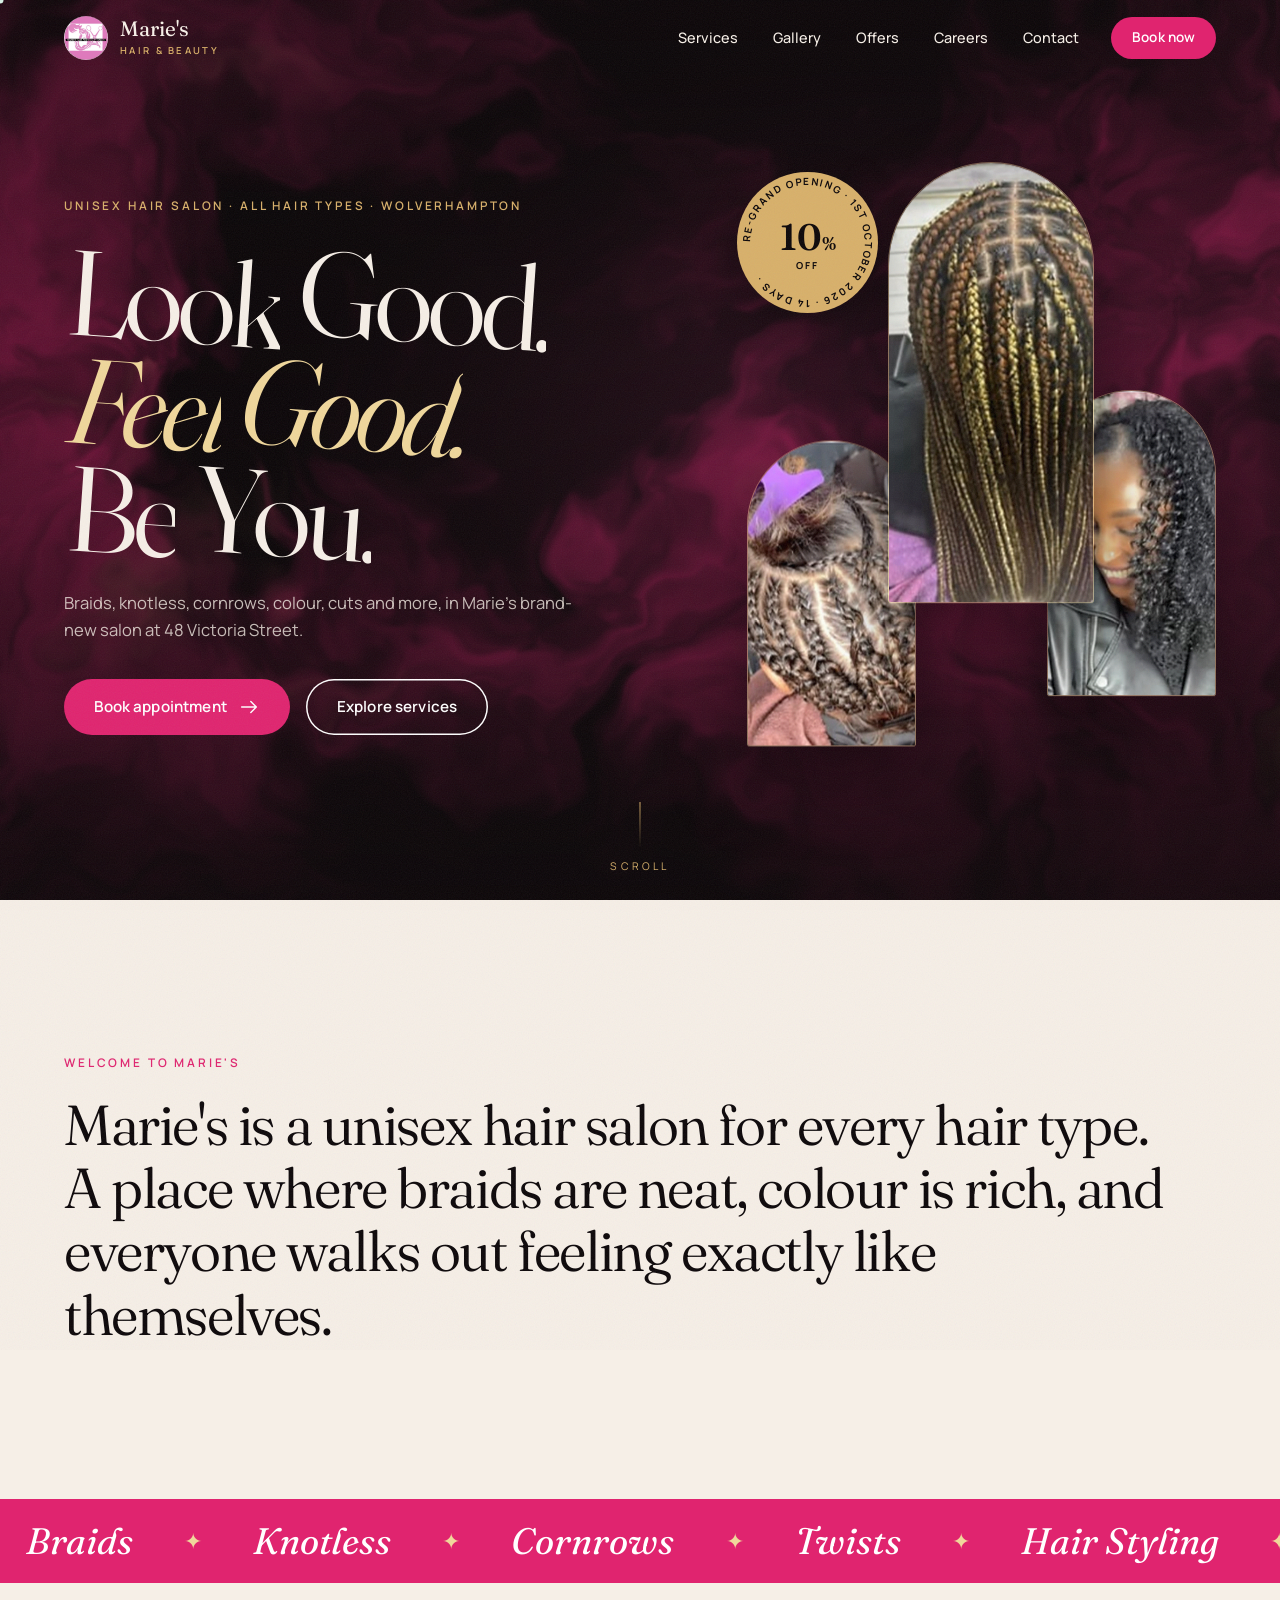
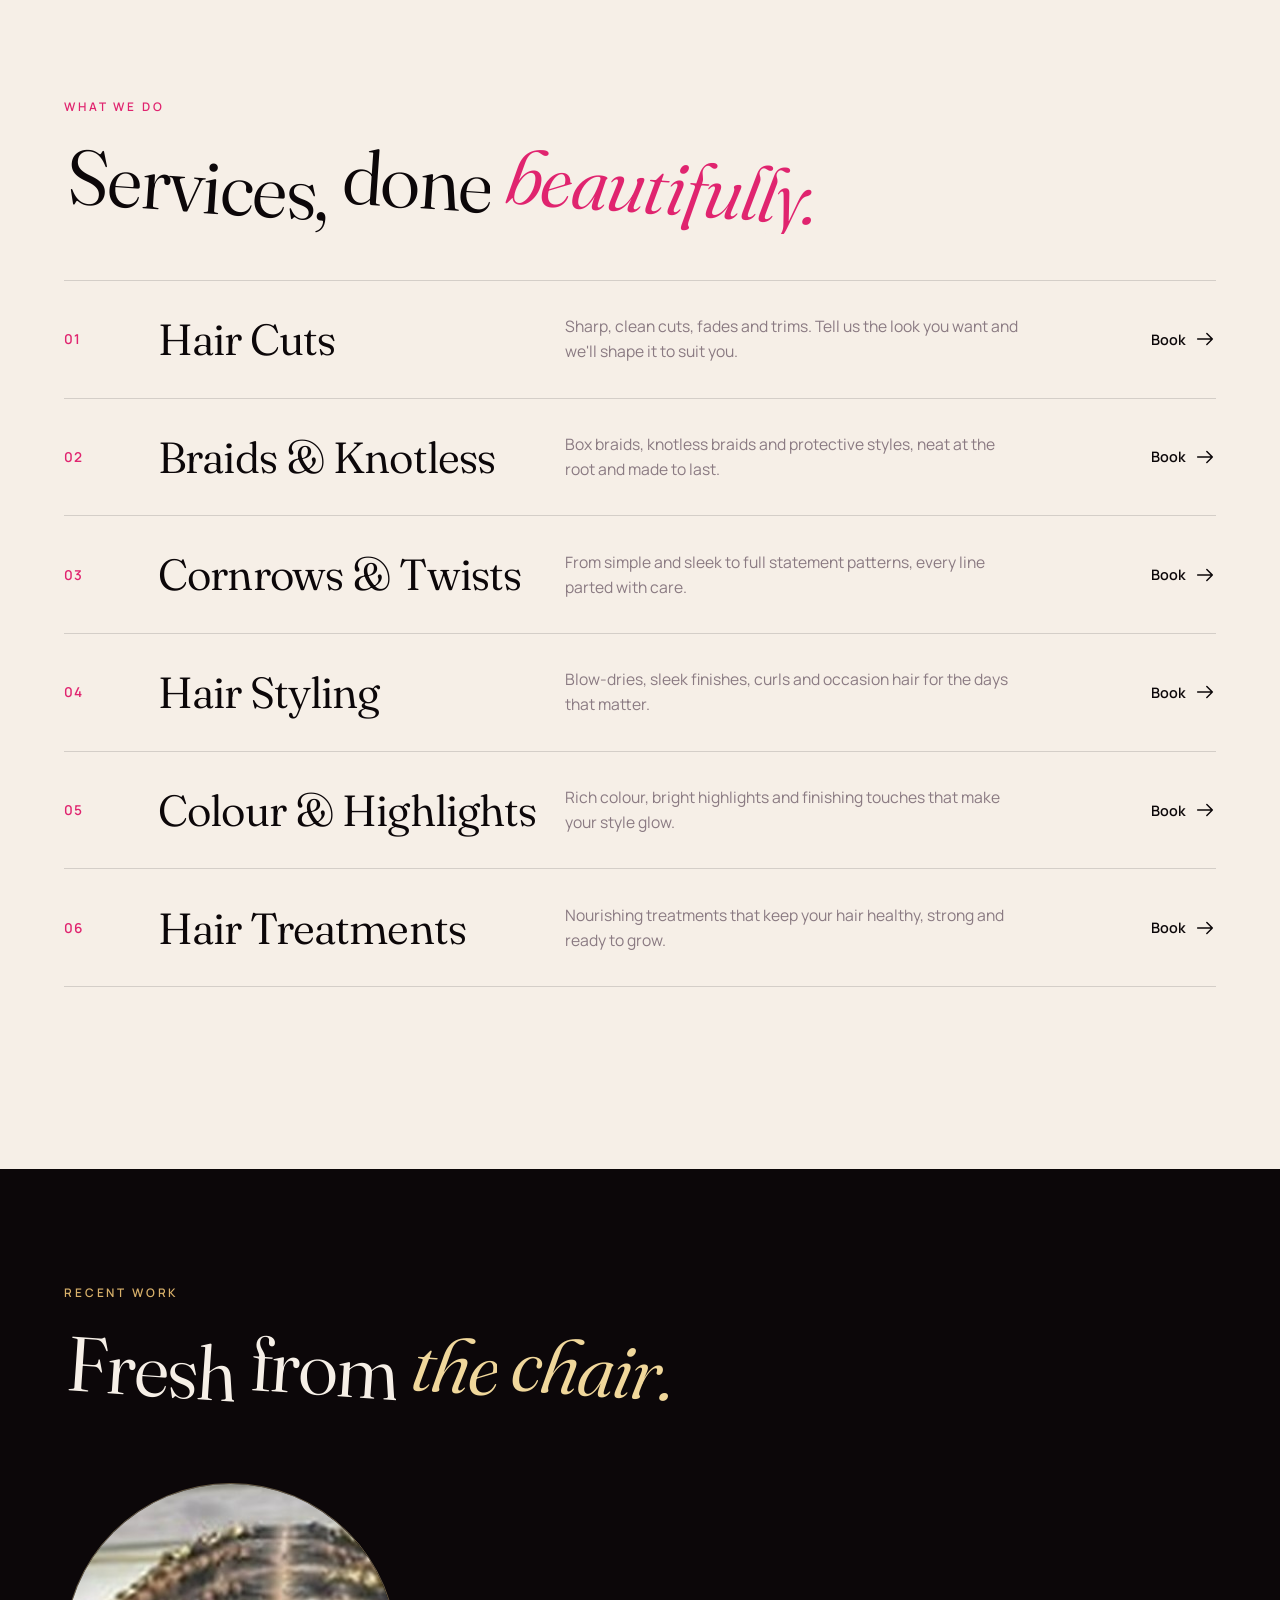
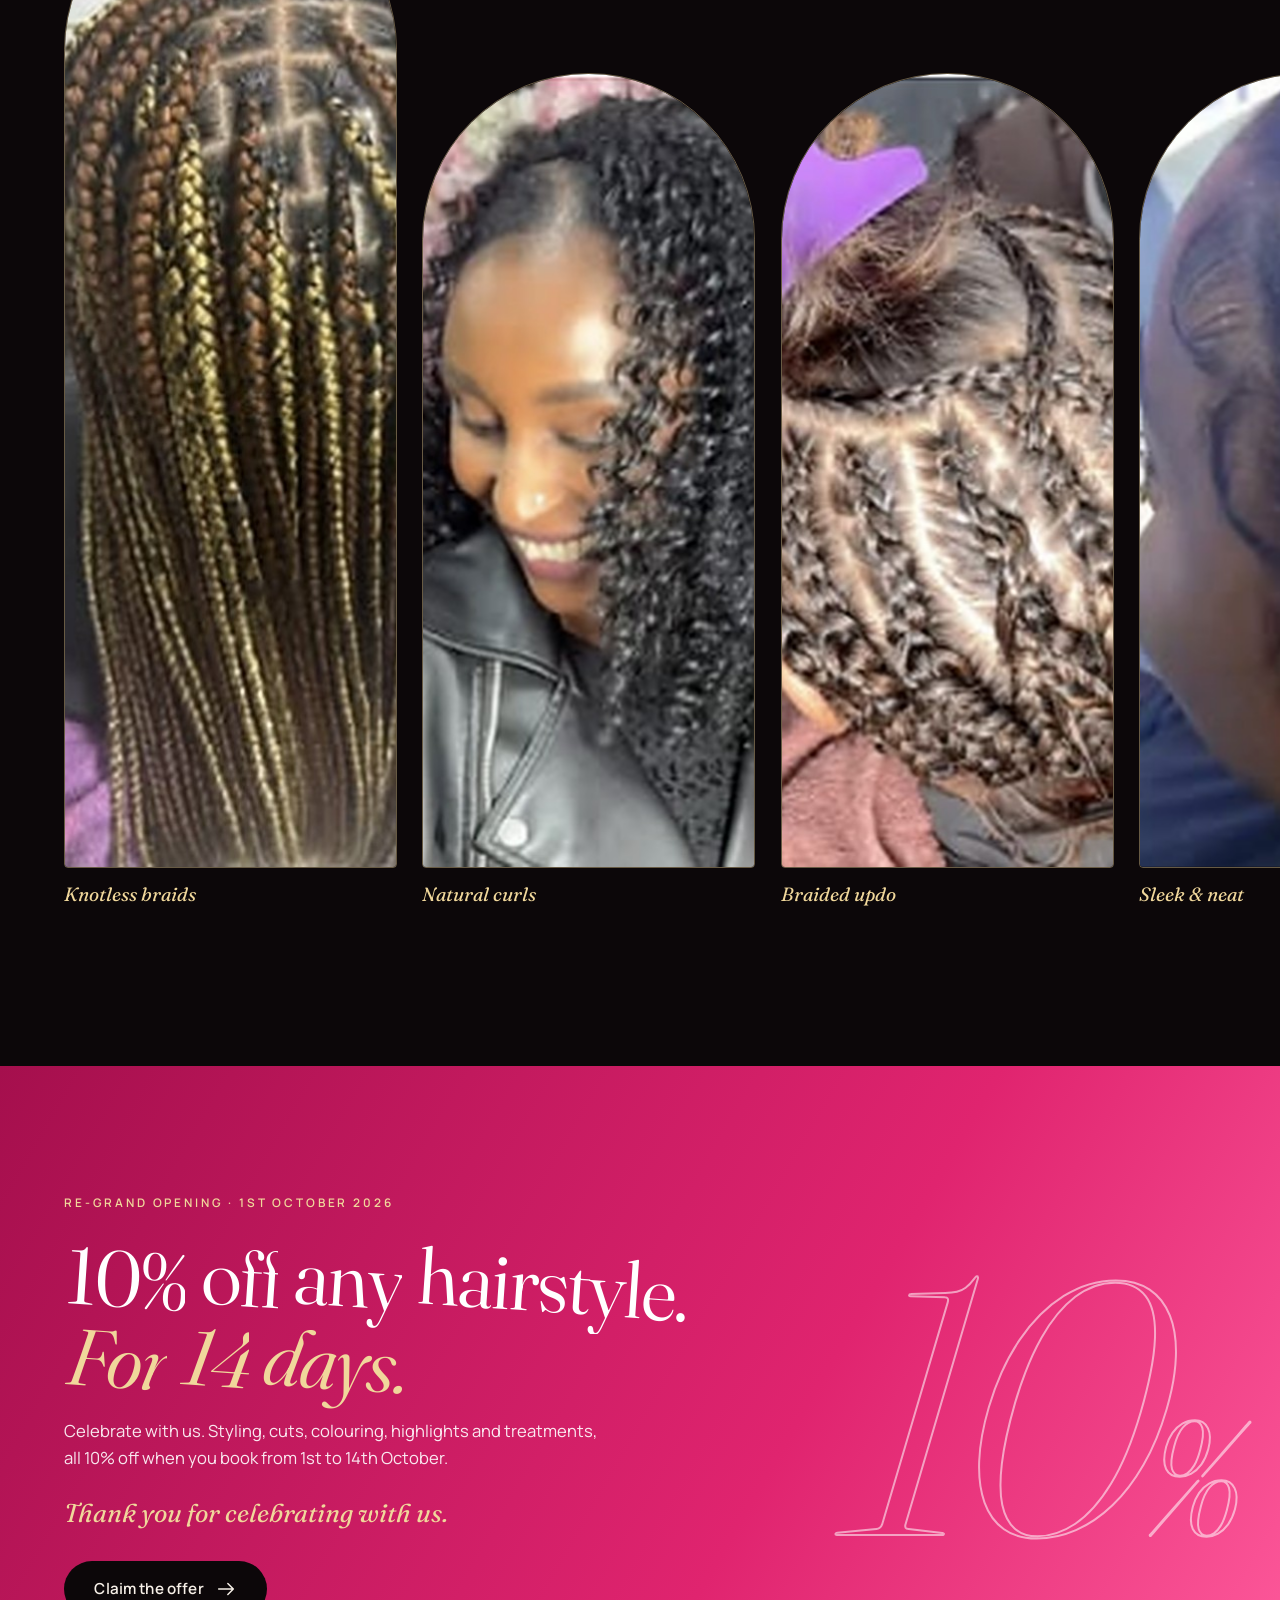
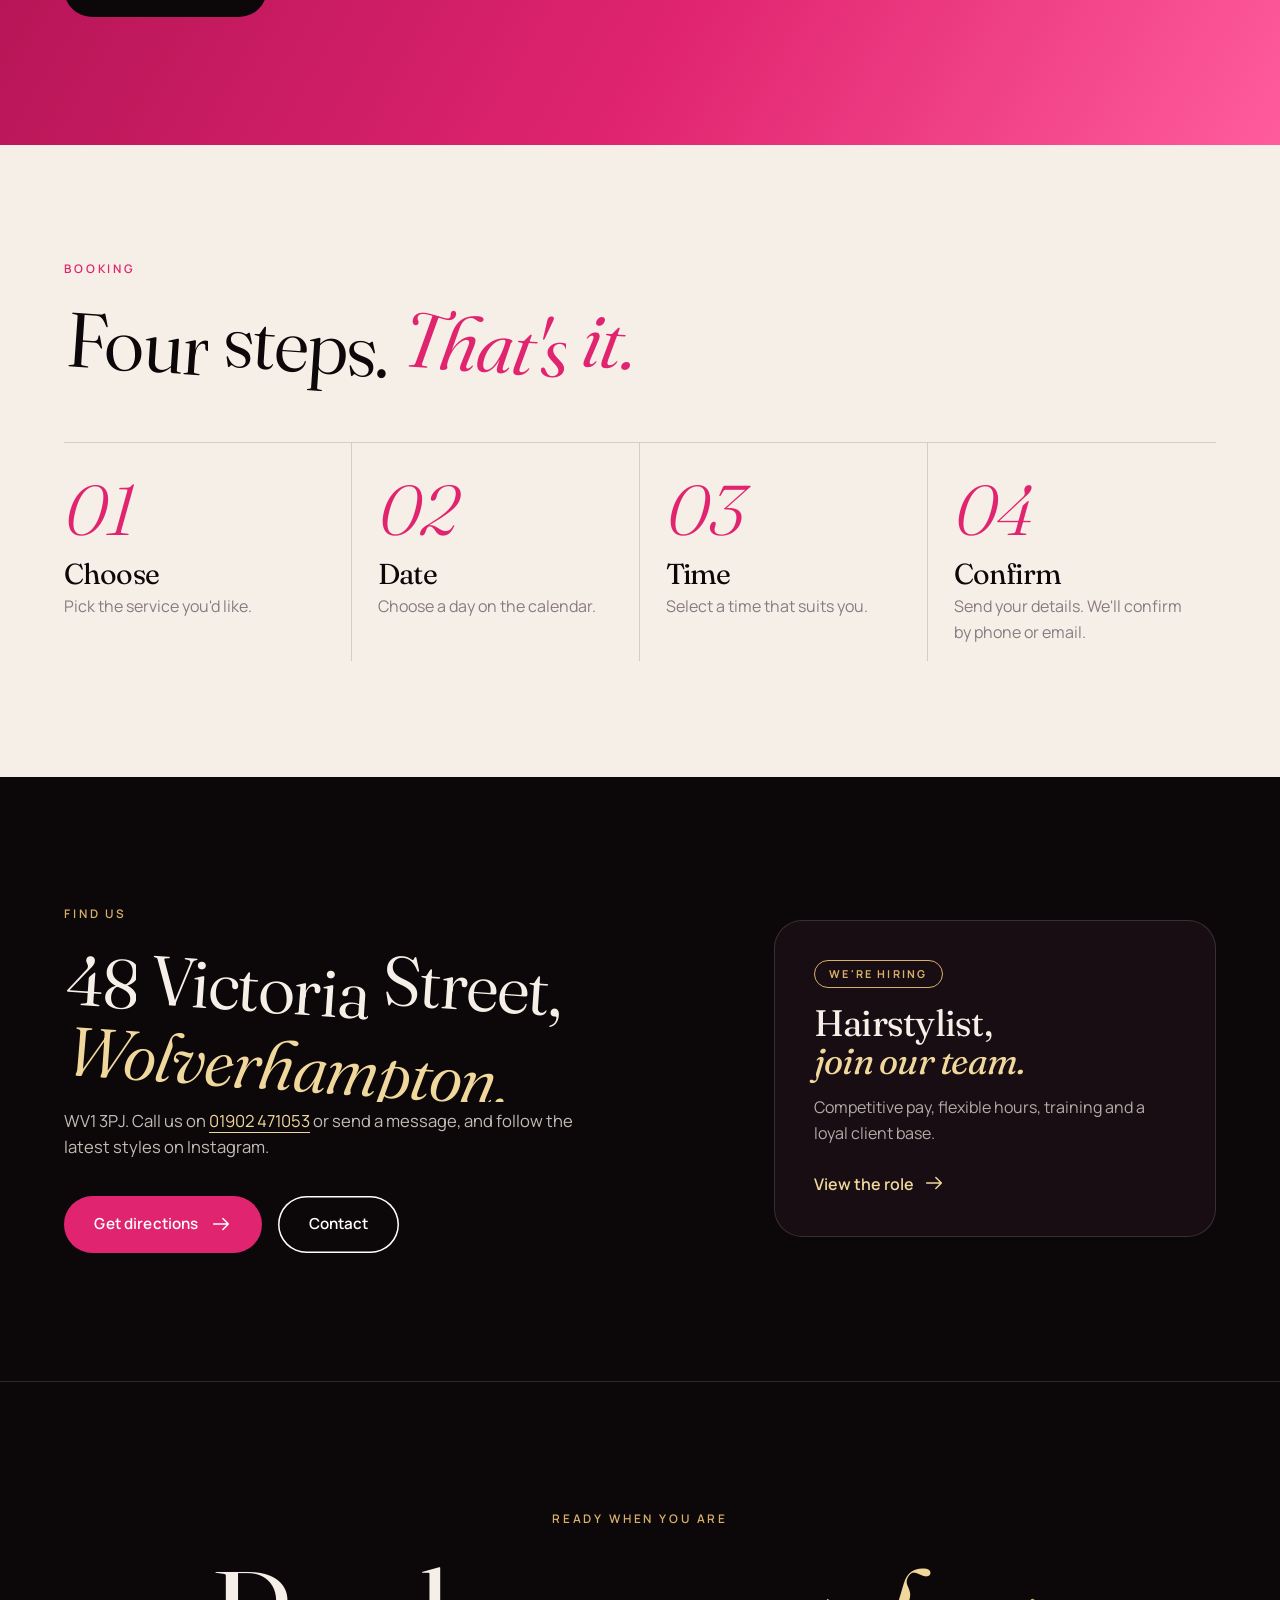
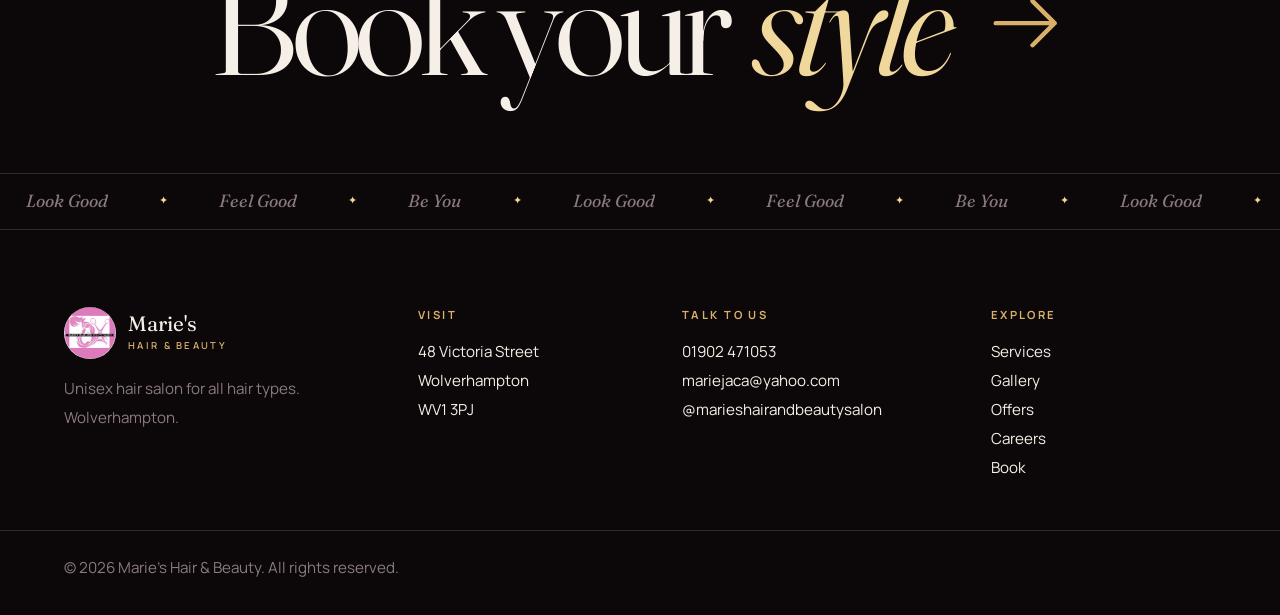
==== commit 4f9df6b8: "Rebuild as editorial desktop-first website: WebGL hero, scroll effects, calendar booking Co-Authored" ====
--- a/index.html
+++ b/index.html
@@ -4,101 +4,142 @@
 <meta charset="utf-8">
 <meta name="viewport" content="width=device-width,initial-scale=1,viewport-fit=cover">
 <title>Marie's Hair & Beauty | Hair Salon in Wolverhampton</title>
-<meta name="description" content="Marie's Hair & Beauty — unisex hair salon for all hair types at 48 Victoria Street, Wolverhampton. Braids, knotless, cornrows, colour, cuts. Book online.">
-<meta name="theme-color" content="#c2185b">
+<meta name="description" content="Marie's Hair & Beauty: unisex hair salon for all hair types at 48 Victoria Street, Wolverhampton. Braids, knotless, cornrows, colour and cuts. Book online.">
+<meta name="theme-color" content="#0c0709">
+<meta property="og:type" content="website">
 <meta property="og:title" content="Marie's Hair & Beauty | Hair Salon in Wolverhampton">
-<meta property="og:description" content="Marie's Hair & Beauty — unisex hair salon for all hair types at 48 Victoria Street, Wolverhampton. Braids, knotless, cornrows, colour, cuts. Book online.">
+<meta property="og:description" content="Marie's Hair & Beauty: unisex hair salon for all hair types at 48 Victoria Street, Wolverhampton. Braids, knotless, cornrows, colour and cuts. Book online.">
 <meta property="og:image" content="img/braids.jpg">
 <link rel="icon" href="img/logo.png">
 <link rel="preconnect" href="https://fonts.googleapis.com"><link rel="preconnect" href="https://fonts.gstatic.com" crossorigin>
-<link href="https://fonts.googleapis.com/css2?family=Great+Vibes&family=Poppins:wght@300;400;500;600;700&display=swap" rel="stylesheet">
+<link href="https://fonts.googleapis.com/css2?family=Fraunces:ital,opsz,wght@0,9..144,300..700;1,9..144,300..700&family=Manrope:wght@300..800&display=swap" rel="stylesheet">
 <link rel="stylesheet" href="style.css">
+<script type="application/ld+json">{"@context":"https://schema.org","@type":"HairSalon","name":"Marie's Hair & Beauty","telephone":"+441902471053","email":"mariejaca@yahoo.com","url":"https://maries-hair-and-beauty.vercel.app/","sameAs":["https://www.instagram.com/marieshairandbeautysalon/"],"address":{"@type":"PostalAddress","streetAddress":"48 Victoria Street","addressLocality":"Wolverhampton","postalCode":"WV1 3PJ","addressCountry":"GB"}}</script>
 </head>
-<body class="p-index">
-<header class="top">
-  <div class="top-in">
-    
-    <a class="brand" href="index.html"><img src="img/logo.png" alt="" width="40" height="40"><span>Marie's <b>Hair &amp; Beauty</b></span></a>
-    <nav class="desk"><a href="index.html" class="on">Home</a><a href="services.html">Services</a><a href="gallery.html">Gallery</a><a href="offers.html">Offers</a><a href="careers.html">Careers</a><a href="contact.html">Contact</a></nav>
-    <a class="btn sm" href="book.html">Book Appointment</a>
-  </div>
+<body class="pg-index">
+<div class="grain" aria-hidden="true"></div><div class="prog" aria-hidden="true"></div>
+<header class="hdr" id="hdr">
+  <a class="logo" href="index.html" aria-label="Marie's Hair &amp; Beauty, home"><img src="img/logo.png" alt="" width="44" height="44"><span>Marie's<small>Hair &amp; Beauty</small></span></a>
+  <nav class="links" aria-label="Main"><a href="services.html">Services</a><a href="gallery.html">Gallery</a><a href="offers.html">Offers</a><a href="careers.html">Careers</a><a href="contact.html">Contact</a></nav>
+  <a class="btn sm" href="book.html" data-mag>Book now</a>
+  <button class="burger" id="burger" aria-label="Menu" aria-expanded="false"><i></i><i></i></button>
 </header>
-
-<section class="hero">
-  <div class="hero-in">
-    <div class="hero-txt">
-      <p class="hi">Welcome to</p>
-      <h1>Marie's Hair &amp; Beauty <em>— Your Salon, Your Schedule</em></h1>
-      <p class="lead">Unisex hair salon for all hair types at 48 Victoria Street, Wolverhampton. Braids, knotless, cornrows, colour, cuts and more.</p>
-      <a class="search" href="book.html"><svg viewBox="0 0 24 24" width="24" height="24" fill="none" stroke="currentColor" stroke-width="1.8" stroke-linecap="round" stroke-linejoin="round" aria-hidden="true" ><rect x="3" y="5" width="18" height="16" rx="3"/><path d="M3 10h18M8 3v4M16 3v4"/></svg><span>Book your style in under a minute</span><b><svg viewBox="0 0 24 24" width="24" height="24" fill="none" stroke="currentColor" stroke-width="1.8" stroke-linecap="round" stroke-linejoin="round" aria-hidden="true" ><path d="M5 12h14M13 6l6 6-6 6"/></svg></b></a>
-      <div class="hero-cta"><a class="btn gold" href="book.html">Get Started</a><a class="btn ghost-w" href="tel:01902471053"><svg viewBox="0 0 24 24" width="24" height="24" fill="none" stroke="currentColor" stroke-width="1.8" stroke-linecap="round" stroke-linejoin="round" aria-hidden="true" ><path d="M5 4h4l2 5-2.500 1.500a11 11 0 0 0 5 5L15 13l5 2v4a2 2 0 0 1-2 2A16 16 0 0 1 3 6a2 2 0 0 1 2-2z"/></svg> Call us</a></div>
+<div class="mnav" id="mnav" aria-hidden="true"><a href="index.html" style="--i:0">Home</a><a href="services.html" style="--i:1">Services</a><a href="gallery.html" style="--i:2">Gallery</a><a href="offers.html" style="--i:3">Offers</a><a href="careers.html" style="--i:4">Careers</a><a href="contact.html" style="--i:5">Contact</a><a class="mbook" href="book.html" style="--i:7">Book now <svg class="ar" viewBox="0 0 24 24" width="22" height="22" fill="none" stroke="currentColor" stroke-width="1.6" stroke-linecap="round" stroke-linejoin="round" aria-hidden="true"><path d="M4 12h16M14 6l6 6-6 6"/></svg></a>
+<p style="--i:8"><a href="tel:01902471053">01902 471053</a><br>48 Victoria Street, Wolverhampton WV1 3PJ</p></div>
+<section class="hero dark" id="top">
+  <canvas class="fx" aria-hidden="true"></canvas><div class="veil"></div>
+  <div class="wrap hgrid">
+    <div class="hcopy">
+      <p class="eyebrow" data-r>Unisex hair salon · All hair types · Wolverhampton</p>
+      <h1 data-split>Look Good. <em>Feel Good.</em> Be You.</h1>
+      <p class="lead" data-r data-d="3">Braids, knotless, cornrows, colour, cuts and more, in Marie's brand-new salon at 48 Victoria Street.</p>
+      <div class="hcta" data-r data-d="4"><a class="btn" href="book.html" data-mag>Book appointment <svg class="ar" viewBox="0 0 24 24" width="22" height="22" fill="none" stroke="currentColor" stroke-width="1.6" stroke-linecap="round" stroke-linejoin="round" aria-hidden="true"><path d="M4 12h16M14 6l6 6-6 6"/></svg></a><a class="btn line" href="services.html" data-mag>Explore services</a></div>
     </div>
-    <div class="hero-pics" aria-hidden="true">
-      <img class="p1" src="img/cornrow.jpg" alt=""><img class="p2" src="img/braids.jpg" alt=""><img class="p3" src="img/curls.jpg" alt="">
+    <div class="hpics" aria-hidden="true">
+      <figure class="arch a1" data-speed="-30"><img src="img/cornrow.jpg" alt="" width="320" height="400"></figure>
+      <figure class="arch a2" data-speed="40"><img src="img/braids.jpg" alt="" width="320" height="500"></figure>
+      <figure class="arch a3" data-speed="-55"><img src="img/curls.jpg" alt="" width="320" height="400"></figure>
+      <a class="seal" href="offers.html" data-mag aria-label="Re-grand opening offer: 10% off">
+        <svg viewBox="0 0 200 200"><defs><path id="c" d="M100,100 m-78,0 a78,78 0 1,1 156,0 a78,78 0 1,1 -156,0"/></defs><text><textPath href="#c">RE-GRAND OPENING · 1ST OCTOBER 2026 · 14 DAYS · </textPath></text></svg>
+        <b>10<small>%</small></b><span>off</span>
+      </a>
     </div>
   </div>
+  <a class="scroll" href="#intro" aria-label="Scroll down"><i></i>Scroll</a>
 </section>
-<main>
+<main id="main">
 
-<section class="wrap sec">
-  <div class="sec-h"><h2>Special Offers</h2><a href="offers.html">See All <svg viewBox="0 0 24 24" width="24" height="24" fill="none" stroke="currentColor" stroke-width="1.8" stroke-linecap="round" stroke-linejoin="round" aria-hidden="true" ><path d="M5 12h14M13 6l6 6-6 6"/></svg></a></div>
-  <a class="offer-card" href="offers.html">
-    <div>
-      <small>Re-Grand Opening · 1st October 2026</small>
-      <h3>Get <span>10% off</span> any hairstyle for 14 days</h3>
-      <div class="cd" id="cd" aria-live="polite"></div>
-      <span class="btn gold sm">Claim offer</span>
-    </div>
-    <div class="off-badge"><b>10%</b><span>OFF</span></div>
-  </a>
-</section>
-
-<section class="wrap sec">
-  <div class="sec-h"><h2>Services</h2><a href="services.html">See All <svg viewBox="0 0 24 24" width="24" height="24" fill="none" stroke="currentColor" stroke-width="1.8" stroke-linecap="round" stroke-linejoin="round" aria-hidden="true" ><path d="M5 12h14M13 6l6 6-6 6"/></svg></a></div>
-  <div class="svc-row"><a class="svc" href="book.html?service=Hair%20Cut"><i><svg viewBox="0 0 24 24" width="24" height="24" fill="none" stroke="currentColor" stroke-width="1.8" stroke-linecap="round" stroke-linejoin="round" aria-hidden="true" ><circle cx="6" cy="6" r="3"/><circle cx="6" cy="18" r="3"/><path d="M8.6 7.6L20 18M8.6 16.4L20 6"/></svg></i><span>Hair Cuts</span></a><a class="svc" href="book.html?service=Braids%20%2F%20Knotless"><i><svg viewBox="0 0 24 24" width="24" height="24" fill="none" stroke="currentColor" stroke-width="1.8" stroke-linecap="round" stroke-linejoin="round" aria-hidden="true" ><path d="M8 3c4 3-4 6 0 9s-4 6 0 9M16 3c-4 3 4 6 0 9s4 6 0 9"/><path d="M12 3v18" opacity=".5"/></svg></i><span>Braids</span></a><a class="svc" href="book.html?service=Cornrows%20%2F%20Twists"><i><svg viewBox="0 0 24 24" width="24" height="24" fill="none" stroke="currentColor" stroke-width="1.8" stroke-linecap="round" stroke-linejoin="round" aria-hidden="true" ><path d="M3 8h18v4H3z"/><path d="M6 12v6M9 12v6M12 12v6M15 12v6M18 12v6"/></svg></i><span>Cornrows</span></a><a class="svc" href="book.html?service=Hair%20Styling"><i><svg viewBox="0 0 24 24" width="24" height="24" fill="none" stroke="currentColor" stroke-width="1.8" stroke-linecap="round" stroke-linejoin="round" aria-hidden="true" ><path d="M12 3l2 5 5 2-5 2-2 5-2-5-5-2 5-2z"/><path d="M19 15l.8 2 2 .8-2 .8-.8 2-.8-2-2-.8 2-.8z"/></svg></i><span>Hair Styling</span></a><a class="svc" href="book.html?service=Colouring%20%2F%20Highlights"><i><svg viewBox="0 0 24 24" width="24" height="24" fill="none" stroke="currentColor" stroke-width="1.8" stroke-linecap="round" stroke-linejoin="round" aria-hidden="true" ><path d="M12 3s6 6.5 6 11a6 6 0 0 1-12 0c0-4.500 6-11 6-11z"/></svg></i><span>Colouring</span></a><a class="svc" href="book.html?service=Hair%20Treatment"><i><svg viewBox="0 0 24 24" width="24" height="24" fill="none" stroke="currentColor" stroke-width="1.8" stroke-linecap="round" stroke-linejoin="round" aria-hidden="true" ><path d="M12 20s-8-5-8-11a4.500 4.500 0 0 1 8-2.500A4.500 4.500 0 0 1 20 9c0 6-8 11-8 11z"/></svg></i><span>Hair Treatments</span></a></div>
-</section>
-
-<section class="wrap sec">
-  <div class="sec-h"><h2>Our Recent Work</h2><a href="gallery.html">See All <svg viewBox="0 0 24 24" width="24" height="24" fill="none" stroke="currentColor" stroke-width="1.8" stroke-linecap="round" stroke-linejoin="round" aria-hidden="true" ><path d="M5 12h14M13 6l6 6-6 6"/></svg></a></div>
-  <div class="hscroll">
-    <a href="gallery.html"><img src="img/braids.jpg" alt="Knotless braids with gold highlights" loading="lazy"></a>
-    <a href="gallery.html"><img src="img/curls.jpg" alt="Defined natural curls" loading="lazy"></a>
-    <a href="gallery.html"><img src="img/cornrow.jpg" alt="Braided updo" loading="lazy"></a>
-    <a href="gallery.html"><img src="img/sleek.jpg" alt="Sleek neat style" loading="lazy"></a>
+<section class="intro light" id="intro">
+  <div class="wrap">
+    <p class="eyebrow dk" data-r>Welcome to Marie's</p>
+    <p class="statement" id="statement">Marie's is a unisex hair salon for every hair type. A place where braids are neat, colour is rich, and everyone walks out feeling exactly like themselves.</p>
   </div>
 </section>
 
-<section class="wrap sec">
-  <div class="sec-h"><h2>Why Marie's</h2></div>
-  <div class="feat">
-    <div><svg viewBox="0 0 24 24" width="24" height="24" fill="none" stroke="currentColor" stroke-width="1.8" stroke-linecap="round" stroke-linejoin="round" aria-hidden="true" ><circle cx="9" cy="8" r="3.500"/><path d="M2 20a7 7 0 0 1 14 0"/><path d="M16 4.500a3.500 3.500 0 0 1 0 7M18 14a7 7 0 0 1 4 6"/></svg><h3>Unisex</h3><p>Men and women are both welcome.</p></div>
-    <div><svg viewBox="0 0 24 24" width="24" height="24" fill="none" stroke="currentColor" stroke-width="1.8" stroke-linecap="round" stroke-linejoin="round" aria-hidden="true" ><path d="M12 20s-8-5-8-11a4.500 4.500 0 0 1 8-2.500A4.500 4.500 0 0 1 20 9c0 6-8 11-8 11z"/></svg><h3>All hair types</h3><p>Skilled with every texture, length and style.</p></div>
-    <div><svg viewBox="0 0 24 24" width="24" height="24" fill="none" stroke="currentColor" stroke-width="1.8" stroke-linecap="round" stroke-linejoin="round" aria-hidden="true" ><rect x="3" y="5" width="18" height="16" rx="3"/><path d="M3 10h18M8 3v4M16 3v4"/></svg><h3>Easy booking</h3><p>Pick a service, date and time online.</p></div>
-    <div><svg viewBox="0 0 24 24" width="24" height="24" fill="none" stroke="currentColor" stroke-width="1.8" stroke-linecap="round" stroke-linejoin="round" aria-hidden="true" ><path d="M12 21s7-6 7-11a7 7 0 0 0-14 0c0 5 7 11 7 11z"/><circle cx="12" cy="10" r="2.500"/></svg><h3>Find us easily</h3><p>48 Victoria Street, Wolverhampton WV1 3PJ.</p></div>
+<div class="marq" aria-hidden="true"><div><span>Braids</span><span>Knotless</span><span>Cornrows</span><span>Twists</span><span>Hair Styling</span><span>Colour</span><span>Highlights</span><span>Hair Cuts</span><span>Treatments</span><span>Braids</span><span>Knotless</span><span>Cornrows</span><span>Twists</span><span>Hair Styling</span><span>Colour</span><span>Highlights</span><span>Hair Cuts</span><span>Treatments</span></div></div>
+
+<section class="services light" id="services">
+  <div class="wrap">
+    <div class="shead"><p class="eyebrow dk" data-r>What we do</p><h2 data-split>Services, done <em>beautifully.</em></h2></div>
+    <ul class="slist"><li><a href="book.html?service=Hair%20Cut"><span class="n">01</span><h3>Hair Cuts</h3><p>Sharp, clean cuts, fades and trims. Tell us the look you want and we'll shape it to suit you.</p><span class="go">Book <svg class="ar" viewBox="0 0 24 24" width="22" height="22" fill="none" stroke="currentColor" stroke-width="1.6" stroke-linecap="round" stroke-linejoin="round" aria-hidden="true"><path d="M4 12h16M14 6l6 6-6 6"/></svg></span></a></li><li><a href="book.html?service=Braids%20%2F%20Knotless"><span class="n">02</span><h3>Braids & Knotless</h3><p>Box braids, knotless braids and protective styles, neat at the root and made to last.</p><span class="go">Book <svg class="ar" viewBox="0 0 24 24" width="22" height="22" fill="none" stroke="currentColor" stroke-width="1.6" stroke-linecap="round" stroke-linejoin="round" aria-hidden="true"><path d="M4 12h16M14 6l6 6-6 6"/></svg></span></a></li><li><a href="book.html?service=Cornrows%20%2F%20Twists"><span class="n">03</span><h3>Cornrows & Twists</h3><p>From simple and sleek to full statement patterns, every line parted with care.</p><span class="go">Book <svg class="ar" viewBox="0 0 24 24" width="22" height="22" fill="none" stroke="currentColor" stroke-width="1.6" stroke-linecap="round" stroke-linejoin="round" aria-hidden="true"><path d="M4 12h16M14 6l6 6-6 6"/></svg></span></a></li><li><a href="book.html?service=Hair%20Styling"><span class="n">04</span><h3>Hair Styling</h3><p>Blow-dries, sleek finishes, curls and occasion hair for the days that matter.</p><span class="go">Book <svg class="ar" viewBox="0 0 24 24" width="22" height="22" fill="none" stroke="currentColor" stroke-width="1.6" stroke-linecap="round" stroke-linejoin="round" aria-hidden="true"><path d="M4 12h16M14 6l6 6-6 6"/></svg></span></a></li><li><a href="book.html?service=Colouring%20%2F%20Highlights"><span class="n">05</span><h3>Colour & Highlights</h3><p>Rich colour, bright highlights and finishing touches that make your style glow.</p><span class="go">Book <svg class="ar" viewBox="0 0 24 24" width="22" height="22" fill="none" stroke="currentColor" stroke-width="1.6" stroke-linecap="round" stroke-linejoin="round" aria-hidden="true"><path d="M4 12h16M14 6l6 6-6 6"/></svg></span></a></li><li><a href="book.html?service=Hair%20Treatment"><span class="n">06</span><h3>Hair Treatments</h3><p>Nourishing treatments that keep your hair healthy, strong and ready to grow.</p><span class="go">Book <svg class="ar" viewBox="0 0 24 24" width="22" height="22" fill="none" stroke="currentColor" stroke-width="1.6" stroke-linecap="round" stroke-linejoin="round" aria-hidden="true"><path d="M4 12h16M14 6l6 6-6 6"/></svg></span></a></li></ul>
+    <p class="more" data-r><a class="tlink" href="services.html">See all services <svg class="ar" viewBox="0 0 24 24" width="22" height="22" fill="none" stroke="currentColor" stroke-width="1.6" stroke-linecap="round" stroke-linejoin="round" aria-hidden="true"><path d="M4 12h16M14 6l6 6-6 6"/></svg></a></p>
   </div>
 </section>
 
-<section class="wrap sec">
-  <div class="promo">
-    <div><small>We're Hiring</small><h3>Hairstylist — join our team</h3><p>Passionate, skilled and friendly? Come and grow with us.</p></div>
-    <a class="btn" href="careers.html">View role</a>
+<section class="work dark">
+  <div class="wrap">
+    <div class="shead"><p class="eyebrow" data-r>Recent work</p><h2 data-split>Fresh from <em>the chair.</em></h2></div>
+  </div>
+  <div class="rail" id="rail" tabindex="0" aria-label="Recent work">
+    <figure data-tilt><img src="img/braids.jpg" alt="Knotless braids with gold highlights" loading="lazy" width="633" height="985"><figcaption>Knotless braids</figcaption></figure>
+    <figure data-tilt><img src="img/curls.jpg" alt="Defined natural curls" loading="lazy" width="633" height="795"><figcaption>Natural curls</figcaption></figure>
+    <figure data-tilt><img src="img/cornrow.jpg" alt="Braided updo" loading="lazy" width="639" height="795"><figcaption>Braided updo</figcaption></figure>
+    <figure data-tilt><img src="img/sleek.jpg" alt="Sleek neat style" loading="lazy" width="639" height="795"><figcaption>Sleek &amp; neat</figcaption></figure>
+    <a class="railend" href="gallery.html"><span>See the gallery</span><svg class="ar" viewBox="0 0 24 24" width="22" height="22" fill="none" stroke="currentColor" stroke-width="1.6" stroke-linecap="round" stroke-linejoin="round" aria-hidden="true"><path d="M4 12h16M14 6l6 6-6 6"/></svg></a>
   </div>
 </section>
-<div class="sticky-cta"><a class="btn block" href="book.html">Book Appointment</a></div>
+
+<section class="offer" id="offer">
+  <div class="wrap ogrid">
+    <div>
+      <p class="eyebrow" data-r>Re-Grand Opening · 1st October 2026</p>
+      <h2 data-split>10% off any hairstyle. <em>For 14 days.</em></h2>
+      <p class="lead" data-r>Celebrate with us. Styling, cuts, colouring, highlights and treatments, all 10% off when you book from 1st to 14th October.</p>
+      <div class="cd" id="cd" aria-live="polite"></div>
+      <a class="btn dk" href="book.html?offer=1" data-mag>Claim the offer <svg class="ar" viewBox="0 0 24 24" width="22" height="22" fill="none" stroke="currentColor" stroke-width="1.6" stroke-linecap="round" stroke-linejoin="round" aria-hidden="true"><path d="M4 12h16M14 6l6 6-6 6"/></svg></a>
+    </div>
+    <div class="big10" aria-hidden="true">10<small>%</small></div>
+  </div>
+</section>
+
+<section class="steps light">
+  <div class="wrap">
+    <div class="shead"><p class="eyebrow dk" data-r>Booking</p><h2 data-split>Four steps. <em>That's it.</em></h2></div>
+    <ol class="sgrid">
+      <li data-r><b>01</b><h3>Choose</h3><p>Pick the service you'd like.</p></li>
+      <li data-r data-d="1"><b>02</b><h3>Date</h3><p>Choose a day on the calendar.</p></li>
+      <li data-r data-d="2"><b>03</b><h3>Time</h3><p>Select a time that suits you.</p></li>
+      <li data-r data-d="3"><b>04</b><h3>Confirm</h3><p>Send your details. We'll confirm by phone or email.</p></li>
+    </ol>
+  </div>
+</section>
+
+<section class="visit dark">
+  <div class="wrap vgrid">
+    <div>
+      <p class="eyebrow" data-r>Find us</p>
+      <h2 data-split>48 Victoria Street, <em>Wolverhampton.</em></h2>
+      <p class="lead" data-r>WV1 3PJ. Call us on <a href="tel:01902471053">01902 471053</a> or send a message, and follow the latest styles on Instagram.</p>
+      <div class="hcta" data-r><a class="btn" href="https://www.google.com/maps/search/?api=1&query=48+Victoria+Street+Wolverhampton+WV1+3PJ" target="_blank" rel="noopener" data-mag>Get directions <svg class="ar" viewBox="0 0 24 24" width="22" height="22" fill="none" stroke="currentColor" stroke-width="1.6" stroke-linecap="round" stroke-linejoin="round" aria-hidden="true"><path d="M4 12h16M14 6l6 6-6 6"/></svg></a><a class="btn line" href="contact.html" data-mag>Contact</a></div>
+    </div>
+    <a class="hire" href="careers.html" data-tilt data-r>
+      <span class="pillt">We're hiring</span>
+      <h3>Hairstylist,<br><em>join our team.</em></h3>
+      <p>Competitive pay, flexible hours, training and a loyal client base.</p>
+      <span class="go">View the role <svg class="ar" viewBox="0 0 24 24" width="22" height="22" fill="none" stroke="currentColor" stroke-width="1.6" stroke-linecap="round" stroke-linejoin="round" aria-hidden="true"><path d="M4 12h16M14 6l6 6-6 6"/></svg></span>
+    </a>
+  </div>
+</section>
 
 </main>
-<footer class="foot">
-  <div class="foot-in">
-    <div><a class="brand" href="index.html"><img src="img/logo.png" alt="" width="44" height="44"><span>Marie's <b>Hair &amp; Beauty</b></span></a>
-    <p>Unisex hair salon · All hair types</p></div>
-    <div><h4>Visit</h4><p><a href="https://www.google.com/maps/search/?api=1&query=48+Victoria+Street+Wolverhampton+WV1+3PJ" target="_blank" rel="noopener">48 Victoria Street, Wolverhampton WV1 3PJ</a></p></div>
-    <div><h4>Contact</h4><p><a href="tel:01902471053">01902 471053</a><br><a href="mailto:mariejaca@yahoo.com">mariejaca@yahoo.com</a></p></div>
-    <div><h4>Explore</h4><p><a href="services.html">Services</a> · <a href="gallery.html">Gallery</a> · <a href="offers.html">Offers</a> · <a href="careers.html">Careers</a> · <a href="https://www.instagram.com/marieshairandbeautysalon/" target="_blank" rel="noopener">Instagram</a></p></div>
+<section class="cta dark">
+  <div class="wrap">
+    <p class="eyebrow" data-r>Ready when you are</p>
+    <a class="mega" href="book.html" data-r><span>Book your</span> <em>style</em> <svg class="ar" viewBox="0 0 24 24" width="22" height="22" fill="none" stroke="currentColor" stroke-width="1.6" stroke-linecap="round" stroke-linejoin="round" aria-hidden="true"><path d="M4 12h16M14 6l6 6-6 6"/></svg></a>
   </div>
-  <p class="copy">© <span id="yr"></span> Marie's Hair &amp; Beauty · Wolverhampton</p>
+  <div class="marq sm" aria-hidden="true"><div><span>Look Good</span><span>Feel Good</span><span>Be You</span><span>Look Good</span><span>Feel Good</span><span>Be You</span><span>Look Good</span><span>Feel Good</span><span>Be You</span><span>Look Good</span><span>Feel Good</span><span>Be You</span></div></div>
+</section>
+<footer class="foot dark">
+  <div class="wrap fgrid">
+    <div><a class="logo" href="index.html"><img src="img/logo.png" alt="" width="52" height="52"><span>Marie's<small>Hair &amp; Beauty</small></span></a>
+      <p class="mut">Unisex hair salon for all hair types.<br>Wolverhampton.</p></div>
+    <div><h4>Visit</h4><p><a href="https://www.google.com/maps/search/?api=1&query=48+Victoria+Street+Wolverhampton+WV1+3PJ" target="_blank" rel="noopener">48 Victoria Street<br>Wolverhampton<br>WV1 3PJ</a></p></div>
+    <div><h4>Talk to us</h4><p><a href="tel:01902471053">01902 471053</a><br><a href="mailto:mariejaca@yahoo.com">mariejaca@yahoo.com</a><br><a href="https://www.instagram.com/marieshairandbeautysalon/" target="_blank" rel="noopener">@marieshairandbeautysalon</a></p></div>
+    <div><h4>Explore</h4><p><a href="services.html">Services</a><br><a href="gallery.html">Gallery</a><br><a href="offers.html">Offers</a><br><a href="careers.html">Careers</a><br><a href="book.html">Book</a></p></div>
+  </div>
+  <p class="wrap copy">© <span id="yr"></span> Marie's Hair &amp; Beauty. All rights reserved.</p>
 </footer>
-<nav class="tabbar" aria-label="Main"><a href="index.html" class="on"><svg viewBox="0 0 24 24" width="24" height="24" fill="none" stroke="currentColor" stroke-width="1.8" stroke-linecap="round" stroke-linejoin="round" aria-hidden="true" ><path d="M3 11l9-8 9 8"/><path d="M5 10v10h5v-6h4v6h5V10"/></svg><span>Home</span></a><a href="services.html" class=""><svg viewBox="0 0 24 24" width="24" height="24" fill="none" stroke="currentColor" stroke-width="1.8" stroke-linecap="round" stroke-linejoin="round" aria-hidden="true" ><circle cx="6" cy="6" r="3"/><circle cx="6" cy="18" r="3"/><path d="M8.6 7.6L20 18M8.6 16.4L20 6"/></svg><span>Services</span></a><a href="book.html" class=" mid"><svg viewBox="0 0 24 24" width="24" height="24" fill="none" stroke="currentColor" stroke-width="1.8" stroke-linecap="round" stroke-linejoin="round" aria-hidden="true" ><rect x="3" y="5" width="18" height="16" rx="3"/><path d="M3 10h18M8 3v4M16 3v4"/></svg><span>Book</span></a><a href="gallery.html" class=""><svg viewBox="0 0 24 24" width="24" height="24" fill="none" stroke="currentColor" stroke-width="1.8" stroke-linecap="round" stroke-linejoin="round" aria-hidden="true" ><rect x="3" y="4" width="18" height="16" rx="3"/><circle cx="9" cy="10" r="1.500"/><path d="M21 16l-5-5-9 9"/></svg><span>Gallery</span></a><a href="contact.html" class=""><svg viewBox="0 0 24 24" width="24" height="24" fill="none" stroke="currentColor" stroke-width="1.8" stroke-linecap="round" stroke-linejoin="round" aria-hidden="true" ><circle cx="12" cy="8" r="4"/><path d="M4 21a8 8 0 0 1 16 0"/></svg><span>Contact</span></a></nav>
-<script src="app.js"></script>
+<script src="site.js"></script>
 
 </body>
 </html>
--- a/style.css
+++ b/style.css
@@ -1,94 +1,119 @@
-:root{--p:#c2185b;--p2:#e91e8c;--pd:#8e0f43;--pl:#fde4ef;--pl2:#fff5f9;--gold:#e0b45a;--gold2:#f6dc93;--ink:#1d0b14;--mut:#7a6670;--bg:#fbf2f6;--r:22px;--sh:0 8px 28px rgba(194,24,91,.10)}
-*{box-sizing:border-box;margin:0;padding:0}html{scroll-behavior:smooth;-webkit-text-size-adjust:100%}
-body{font-family:Poppins,system-ui,sans-serif;background:var(--bg);color:var(--ink);line-height:1.6;overflow-x:hidden;padding-bottom:88px}
-img{max-width:100%;display:block}a{color:var(--p);text-decoration:none}button{font:inherit;cursor:pointer}
-[hidden]{display:none!important}
-h1,h2,h3{line-height:1.2}svg{flex:none}
-.wrap{max-width:1120px;margin:auto;padding-inline:20px}.narrow{max-width:760px}.sec{padding-block:1.4rem}
-.mut{color:var(--mut)}.small{font-size:.8rem}.center{text-align:center}
+@view-transition{navigation:auto}
+:root{--ink:#0c0709;--ink2:#170d12;--cream:#f6efe7;--paper:#fbf7f2;--pink:#e0246f;--pinkd:#a50f4d;--gold:#d8b06a;--gold2:#f0d79b;--mut:#8a7a82;--line:rgba(255,255,255,.14);--lineD:rgba(12,7,9,.14);
+--serif:'Fraunces',Georgia,serif;--sans:'Manrope',system-ui,sans-serif;--ease:cubic-bezier(.2,.8,.2,1);--pad:clamp(20px,5vw,72px)}
+*{box-sizing:border-box;margin:0;padding:0}[hidden]{display:none!important}html{scroll-behavior:smooth;-webkit-text-size-adjust:100%}
+body{font-family:var(--sans);background:var(--cream);color:var(--ink);line-height:1.6;overflow-x:hidden;-webkit-font-smoothing:antialiased}
+body.lock{overflow:hidden}img{max-width:100%;display:block}a{color:inherit;text-decoration:none}button{font:inherit;color:inherit;cursor:pointer;background:none;border:0}
+::selection{background:var(--pink);color:#fff}
+.wrap{max-width:1320px;margin:auto;padding-inline:var(--pad)}.narrow0{max-width:1000px}.center{text-align:center}.mut{color:var(--mut)}.sm{font-size:.82rem}
+.dark{background:var(--ink);color:var(--cream)}.light{background:var(--cream);color:var(--ink)}.pad{padding-block:clamp(56px,8vw,120px)}
+h1,h2,h3{font-family:var(--serif);font-weight:400;line-height:1.02;letter-spacing:-.02em}em{font-style:italic;color:var(--pink)}.dark em,.offer em{color:var(--gold2)}
+.eyebrow{font-size:.74rem;letter-spacing:.24em;text-transform:uppercase;font-weight:600;color:var(--gold);margin-bottom:1.3rem}.eyebrow.dk{color:var(--pink)}
+.lead{font-size:clamp(1.02rem,1.3vw,1.2rem);max-width:540px;color:rgba(246,239,231,.78)}.lead.dk{color:var(--ink);font-family:var(--serif);font-size:clamp(1.3rem,2.2vw,1.8rem);line-height:1.35;max-width:none;margin-bottom:2rem}
+.grain{position:fixed;inset:-50%;z-index:90;pointer-events:none;opacity:.07;background-image:url("data:image/svg+xml,%3Csvg xmlns='http://www.w3.org/2000/svg' width='220' height='220'%3E%3Cfilter id='n'%3E%3CfeTurbulence type='fractalNoise' baseFrequency='.85' numOctaves='2' stitchTiles='stitch'/%3E%3C/filter%3E%3Crect width='100%25' height='100%25' filter='url(%23n)'/%3E%3C/svg%3E");animation:gr 1s steps(6) infinite}
+@keyframes gr{0%{transform:translate(0)}20%{transform:translate(-3%,2%)}40%{transform:translate(2%,-3%)}60%{transform:translate(-2%,-1%)}80%{transform:translate(3%,3%)}}
+.prog{position:fixed;top:0;left:0;height:3px;width:100%;z-index:120;transform-origin:0 50%;transform:scaleX(0);background:linear-gradient(90deg,var(--pink),var(--gold))}
+/* cursor */
+.cur{position:fixed;left:0;top:0;z-index:130;pointer-events:none;mix-blend-mode:difference}.cur i{position:absolute;border-radius:50%;translate:-50% -50%}.cur .d{width:7px;height:7px;background:#fff}.cur .r{width:38px;height:38px;border:1px solid #fff;transition:width .3s var(--ease),height .3s var(--ease),background .3s}.cur.h .r{width:72px;height:72px;background:#fff}
 /* buttons */
-.btn{display:inline-flex;align-items:center;justify-content:center;gap:.5rem;background:linear-gradient(135deg,var(--p),var(--p2));color:#fff;border:0;border-radius:50px;padding:.95rem 1.8rem;font-weight:600;font-size:.95rem;box-shadow:0 8px 22px rgba(194,24,91,.32);transition:.2s}
-.btn:hover{transform:translateY(-2px)}.btn:disabled{opacity:.45;box-shadow:none;cursor:not-allowed;transform:none}
-.btn.sm{padding:.55rem 1.2rem;font-size:.85rem}.btn.block{width:100%}
-.btn.gold{background:linear-gradient(135deg,var(--gold),var(--gold2));color:#3b2500;box-shadow:0 6px 18px rgba(0,0,0,.2)}
-.btn.ghost{background:#fff;color:var(--p);border:2px solid var(--p);box-shadow:none}
-.btn.ghost-w{background:rgba(255,255,255,.14);border:1.5px solid rgba(255,255,255,.6);box-shadow:none}
-.btn svg{width:20px;height:20px}
+.btn{display:inline-flex;align-items:center;justify-content:center;gap:.7rem;background:var(--pink);color:#fff;border-radius:60px;padding:1rem 1.9rem;font-weight:600;font-size:.95rem;letter-spacing:.01em;position:relative;overflow:hidden;transition:background .3s,color .3s,box-shadow .3s,transform .25s var(--ease);isolation:isolate}
+.btn:before{content:"";position:absolute;inset:0;background:var(--gold);transform:translateY(101%);transition:transform .45s var(--ease);z-index:-1;border-radius:inherit}.btn:hover:before{transform:none}.btn:hover{color:var(--ink)}
+.btn .ar{transition:transform .3s var(--ease)}.btn:hover .ar{transform:translateX(4px)}
+.btn.line{background:transparent;box-shadow:inset 0 0 0 1.5px currentColor}.btn.dk{background:var(--ink);color:var(--cream)}.btn.dk:before{background:var(--cream)}.btn.dk:hover{color:var(--ink)}
+.btn.sm{padding:.65rem 1.3rem;font-size:.85rem}.btn.block{width:100%}.btn:disabled{opacity:.4;pointer-events:none}
+.tlink{display:inline-flex;align-items:center;gap:.5rem;font-weight:600;border-bottom:1.5px solid currentColor;padding-bottom:2px}.tlink:hover{color:var(--pink)}
 /* header */
-.top{position:sticky;top:0;z-index:30;background:rgba(255,255,255,.94);backdrop-filter:blur(12px);border-bottom:1px solid #f0dce5}
-.top-in{max-width:1120px;margin:auto;padding:.6rem 20px;display:flex;align-items:center;gap:1rem}
-.brand{display:flex;align-items:center;gap:.6rem;color:var(--ink);font-weight:400;font-size:1rem;margin-right:auto}.brand img{border-radius:50%}.brand b{color:var(--p);font-weight:700}
-.back{width:40px;height:40px;border-radius:50%;background:var(--pl);display:grid;place-items:center;color:var(--p)}.back svg{width:22px}
-.desk{display:flex;gap:1.6rem}.desk a{color:var(--ink);font-size:.9rem;font-weight:500;padding:.3rem 0;border-bottom:2px solid transparent}.desk a.on,.desk a:hover{color:var(--p);border-color:var(--p)}
-/* hero */
-.hero{background:radial-gradient(circle at 85% 10%,#ff5fa8 0,transparent 45%),linear-gradient(150deg,var(--pd),var(--p) 55%,var(--p2));color:#fff;border-radius:0 0 40px 40px;padding:2.4rem 0 3.2rem;overflow:hidden}
-.hero-in{max-width:1120px;margin:auto;padding-inline:20px;display:grid;grid-template-columns:1.1fr .9fr;gap:2rem;align-items:center}
-.hi{font-family:'Great Vibes',cursive;font-size:2rem;color:var(--gold2);line-height:1}
-.hero h1{font-size:clamp(1.9rem,4.6vw,3.3rem);font-weight:700;margin:.3rem 0 1rem}.hero h1 em{display:block;font-style:normal;color:var(--gold2);font-weight:600;font-size:.62em;margin-top:.4rem}
-.lead{color:#ffe9f2;max-width:520px;margin-bottom:1.4rem}
-.search{display:flex;align-items:center;gap:.7rem;background:#fff;color:var(--mut);border-radius:50px;padding:.55rem .55rem .55rem 1.2rem;max-width:480px;box-shadow:0 10px 30px rgba(0,0,0,.2)}
-.search svg{color:var(--p)}.search span{flex:1;font-size:.9rem}.search b{width:42px;height:42px;border-radius:50%;background:var(--pl);display:grid;place-items:center;color:var(--p)}
-.hero-cta{display:flex;gap:.8rem;margin-top:1.2rem;flex-wrap:wrap}
-.hero-pics{position:relative;height:340px}.hero-pics img{position:absolute;object-fit:cover;border-radius:26px;border:4px solid #fff;box-shadow:0 14px 36px rgba(0,0,0,.35)}
-.p1{width:150px;height:190px;left:0;top:70px;transform:rotate(-8deg)}.p2{width:190px;height:250px;left:calc(50% - 95px);top:0;z-index:2}.p3{width:150px;height:190px;right:0;top:80px;transform:rotate(8deg)}
-/* sections */
-.sec-h{display:flex;justify-content:space-between;align-items:baseline;margin-bottom:.9rem}.sec-h h2{font-size:1.25rem;font-weight:700}.sec-h a{display:flex;align-items:center;gap:.2rem;font-size:.85rem;font-weight:500}.sec-h a svg{width:16px}
-.offer-card{position:relative;display:flex;justify-content:space-between;align-items:center;gap:1rem;background:linear-gradient(135deg,var(--pd),var(--p));color:#fff;border-radius:var(--r);padding:1.5rem;overflow:hidden;box-shadow:var(--sh)}
-.offer-card:before{content:"";position:absolute;right:-60px;top:-60px;width:220px;height:220px;border-radius:50%;background:rgba(255,255,255,.08)}
-.offer-card small{color:var(--gold2);font-weight:500;letter-spacing:.04em}.offer-card h3,.offer-card h1{font-size:1.4rem;margin:.3rem 0 .9rem;font-weight:700}.offer-card span:not(.btn){color:var(--gold2)}
-.offer-card.big{flex-direction:column;align-items:flex-start;padding:2rem;margin-top:1rem}.offer-card.big h1{font-size:clamp(1.8rem,5vw,2.6rem)}.offer-card.big p{color:#ffe9f2;margin-bottom:1rem}
-.off-badge{flex:none;width:92px;height:92px;border-radius:50%;background:linear-gradient(135deg,var(--gold),var(--gold2));color:#3b2500;display:grid;place-content:center;text-align:center;line-height:1;z-index:1;box-shadow:0 8px 20px rgba(0,0,0,.25)}.offer-card .off-badge span{color:#3b2500}.off-badge b{font-size:1.9rem}.off-badge span{font-size:.8rem;font-weight:700}
-.offer-card.big .off-badge{position:absolute;right:1.4rem;top:1.4rem}
-.cd{display:flex;gap:.5rem;margin-bottom:1rem;align-items:center;flex-wrap:wrap}.cd div{background:rgba(255,255,255,.14);border-radius:12px;padding:.35rem .7rem;text-align:center;min-width:54px}.cd b{display:block;font-size:1.15rem}.cd small{font-size:.6rem;letter-spacing:.12em;text-transform:uppercase;color:#fff}.cd p{font-weight:600;color:var(--gold2)}
-.svc-row{display:grid;grid-template-columns:repeat(6,1fr);gap:.8rem}
-.svc{display:flex;flex-direction:column;align-items:center;gap:.5rem;color:var(--ink);font-size:.8rem;font-weight:500;text-align:center}
-.svc i,.chip i,.lcard>i{width:60px;height:60px;border-radius:50%;background:var(--pl);color:var(--p);display:grid;place-items:center;transition:.2s}.svc:hover i{background:var(--p);color:#fff;transform:translateY(-3px)}
-.hscroll{display:flex;gap:1rem;overflow-x:auto;scroll-snap-type:x mandatory;padding-bottom:.6rem;scrollbar-width:none}.hscroll::-webkit-scrollbar{display:none}
-.hscroll a{flex:0 0 200px;scroll-snap-align:start}.hscroll img{width:100%;height:260px;object-fit:cover;border-radius:var(--r);box-shadow:var(--sh)}
-.feat{display:grid;grid-template-columns:repeat(4,1fr);gap:1rem}.feat>div{background:#fff;border-radius:var(--r);padding:1.3rem;box-shadow:var(--sh)}.feat svg{color:var(--p);width:30px;height:30px}.feat h3{font-size:1rem;margin:.6rem 0 .2rem}.feat p{font-size:.85rem;color:var(--mut)}
-.promo{display:flex;justify-content:space-between;align-items:center;gap:1rem;flex-wrap:wrap;background:var(--ink);color:#fff;border-radius:var(--r);padding:1.6rem}.promo small{color:var(--gold2);font-weight:600;letter-spacing:.08em;text-transform:uppercase;font-size:.72rem}.promo h3{font-size:1.3rem;margin:.2rem 0}.promo p{color:#d9c5cf;font-size:.9rem}
+.hdr{position:fixed;inset:0 0 auto 0;z-index:100;display:flex;align-items:center;gap:2rem;padding:1rem var(--pad);color:var(--cream);transition:background .4s,backdrop-filter .4s,padding .4s}
+.hdr.solid{background:rgba(12,7,9,.78);backdrop-filter:blur(16px) saturate(1.4);padding-block:.6rem}.hdr.hide{transform:translateY(-100%)}.hdr{transition:transform .5s var(--ease),background .4s,padding .4s}
+.logo{display:flex;align-items:center;gap:.75rem;margin-right:auto}.logo img{border-radius:50%}.logo span{font-family:var(--serif);font-size:1.3rem;line-height:1;display:flex;flex-direction:column}.logo small{font:600 .6rem var(--sans);letter-spacing:.24em;text-transform:uppercase;color:var(--gold);margin-top:.25rem}
+.links{display:flex;gap:2.2rem}.links a{font-size:.9rem;font-weight:500;position:relative;padding:.3rem 0}.links a:after{content:"";position:absolute;left:0;right:0;bottom:0;height:1.5px;background:var(--gold);transform:scaleX(0);transform-origin:right;transition:transform .4s var(--ease)}.links a:hover:after,.links a.on:after{transform:scaleX(1);transform-origin:left}
+.burger{display:none;width:44px;height:44px;position:relative;z-index:120}.burger i{position:absolute;left:10px;right:10px;height:1.5px;background:currentColor;transition:.4s var(--ease)}.burger i:first-child{top:18px}.burger i:last-child{top:26px}
+.menu .burger i:first-child{top:22px;rotate:45deg}.menu .burger i:last-child{top:22px;rotate:-45deg}
+.mnav{position:fixed;inset:0;z-index:110;background:var(--ink);color:var(--cream);display:flex;flex-direction:column;justify-content:center;gap:.2rem;padding:var(--pad);clip-path:circle(0 at calc(100% - 40px) 40px);transition:clip-path .7s var(--ease);visibility:hidden}
+.menu .mnav{clip-path:circle(150% at calc(100% - 40px) 40px);visibility:visible}.mnav>a{font-family:var(--serif);font-size:clamp(2.2rem,9vw,3.6rem);line-height:1.15;opacity:0;translate:0 30px;transition:.6s var(--ease);transition-delay:calc(var(--i)*.06s + .15s)}.menu .mnav>a{opacity:1;translate:0}.mnav .mbook{color:var(--gold2);font-style:italic;display:flex;align-items:center;gap:1rem}.mnav p{margin-top:2rem;color:var(--mut);opacity:0;transition:.6s .7s}.menu .mnav p{opacity:1}
+/* canvas + veil */
+.fx{position:absolute;inset:0;width:100%;height:100%;display:block;background:radial-gradient(circle at 70% 30%,#5a0f34,var(--ink) 65%)}
+.veil{position:absolute;inset:0;background:linear-gradient(180deg,rgba(12,7,9,.55),rgba(12,7,9,.15) 40%,rgba(12,7,9,.9));pointer-events:none}
+.hero,.phero{position:relative;overflow:hidden}
+.hero{min-height:100svh;display:flex;align-items:center;padding:7rem 0 5rem}
+.hgrid{position:relative;display:grid;grid-template-columns:1.15fr .85fr;gap:3rem;align-items:center;width:100%}
+.hero h1{font-size:clamp(3.4rem,9.4vw,9.4rem);line-height:.9;letter-spacing:-.04em;font-weight:350;margin-bottom:1.8rem}.hero h1 em{display:block}
+.hcta{display:flex;gap:1rem;flex-wrap:wrap;margin-top:2.2rem}
+.hpics{position:relative;height:min(68vh,620px)}.arch{position:absolute;overflow:hidden;border-radius:999px 999px 26px 26px;border:1px solid rgba(240,215,155,.5);box-shadow:0 30px 70px rgba(0,0,0,.55);will-change:transform}.arch img{width:100%;height:100%;object-fit:cover;filter:saturate(1.08) contrast(1.04)}
+.a1{width:36%;height:50%;left:0;bottom:4%}.a2{width:44%;height:72%;left:30%;top:0;z-index:2}.a3{width:36%;height:50%;right:0;bottom:12%;z-index:1}
+.seal{position:absolute;z-index:4;left:-2%;top:2%;width:clamp(110px,11vw,150px);aspect-ratio:1;border-radius:50%;background:var(--gold);color:var(--ink);display:grid;place-content:center;text-align:center;line-height:1;box-shadow:0 14px 40px rgba(0,0,0,.4)}
+.seal svg{position:absolute;inset:-3px;animation:spin 22s linear infinite}.seal text{font:700 13.5px var(--sans);letter-spacing:.17em;fill:var(--ink)}.seal b{font:600 clamp(1.6rem,3vw,2.3rem) var(--serif)}.seal b small{font-size:.5em}.seal span{font:700 .6rem var(--sans);letter-spacing:.2em;text-transform:uppercase}@keyframes spin{to{rotate:360deg}}
+.scroll{position:absolute;bottom:1.6rem;left:50%;translate:-50% 0;font-size:.66rem;letter-spacing:.3em;text-transform:uppercase;display:flex;flex-direction:column;align-items:center;gap:.6rem;color:var(--gold)}.scroll i{width:1px;height:46px;background:linear-gradient(var(--gold),transparent);animation:sc 2s var(--ease) infinite;transform-origin:top}@keyframes sc{0%{transform:scaleY(0)}50%{transform:scaleY(1)}100%{transform:scaleY(1);opacity:0}}
+.phero{padding:11rem 0 5.5rem}.phero .wrap{position:relative}.phero h1{font-size:clamp(3rem,8vw,7.4rem);letter-spacing:-.035em;line-height:.95;margin-bottom:1.2rem;font-weight:350}.phero .sub{color:rgba(246,239,231,.75);font-size:1.15rem;max-width:520px}
+/* reveal + split */
+[data-r]{opacity:0;translate:0 34px;transition:opacity .9s var(--ease),translate .9s var(--ease);transition-delay:calc(var(--d,0)*.09s)}[data-r].in{opacity:1;translate:0}
+.sw{display:inline-block;overflow:hidden;vertical-align:top;padding-bottom:.24em;margin-bottom:-.24em}.sw>span{display:inline-block;translate:0 110%;rotate:4deg;transition:translate 1s var(--ease),rotate 1s var(--ease);transition-delay:calc(var(--w)*.06s + .05s);transform-origin:0 100%}.in .sw>span,.sw.in>span{translate:0;rotate:0}
+.no-js [data-r]{opacity:1;translate:0}
+/* marquee */
+.marq{overflow:hidden;background:var(--pink);color:#fff;padding:1.2rem 0;white-space:nowrap}.marq>div{display:inline-flex;animation:mq 34s linear infinite}.marq span{font:italic 400 clamp(1.4rem,3vw,2.3rem) var(--serif);padding:0 1.6rem;display:inline-flex;align-items:center;gap:3.2rem}.marq span:after{content:"✦";font-style:normal;font-size:.6em;color:var(--gold2)}.marq.sm{background:transparent;color:var(--mut);padding:1rem 0}.marq.sm span{font-size:1.1rem}@keyframes mq{to{transform:translateX(-50%)}}
+.marq:hover>div{animation-play-state:paused}
+/* intro */
+.intro{padding-block:clamp(80px,12vw,180px)}.statement{font-family:var(--serif);font-weight:350;font-size:clamp(1.9rem,4.4vw,4.2rem);line-height:1.12;letter-spacing:-.025em;max-width:1100px}.statement .w{opacity:.16;transition:opacity .25s}.statement .w.on{opacity:1}
+/* services list */
+.services{padding-block:clamp(60px,9vw,130px)}.shead{margin-bottom:clamp(2rem,5vw,4rem)}.shead h2,.work h2,.steps h2{font-size:clamp(2.4rem,6vw,5.6rem);font-weight:350}
+.slist{list-style:none;border-top:1px solid var(--lineD)}.slist a{position:relative;display:grid;grid-template-columns:70px minmax(220px,1.1fr) 1.4fr 140px;align-items:center;gap:1.5rem;padding:clamp(1.4rem,2.6vw,2.4rem) 0;border-bottom:1px solid var(--lineD);transition:padding .5s var(--ease),color .4s;isolation:isolate}
+.slist a:before{content:"";position:absolute;inset:0 calc(var(--pad)*-1);background:var(--ink);transform:scaleY(0);transform-origin:bottom;transition:transform .55s var(--ease);z-index:-1}
+.slist a:hover{color:var(--cream);padding-inline:1.5rem}.slist a:hover:before{transform:scaleY(1);transform-origin:top}
+.slist .n{font:600 .85rem var(--sans);color:var(--pink);letter-spacing:.1em}.slist h3{font-size:clamp(1.7rem,3.4vw,3rem);font-weight:350}.slist p{color:var(--mut);font-size:.98rem;max-width:460px}.slist a:hover p{color:rgba(246,239,231,.7)}.slist .go{justify-self:end;display:flex;gap:.5rem;align-items:center;font-weight:600;font-size:.9rem}.slist a:hover .go{color:var(--gold2)}
+.more{margin-top:2.4rem}
+/* work rail */
+.work{padding-block:clamp(60px,9vw,130px) clamp(70px,10vw,140px);overflow:hidden}
+.rail{display:flex;gap:1.6rem;overflow-x:auto;padding:1rem var(--pad) 2rem;scrollbar-width:none;cursor:grab;scroll-snap-type:x proximity;scroll-padding-inline:var(--pad);align-items:flex-end}.rail::-webkit-scrollbar{display:none}.rail.drag{cursor:grabbing;scroll-snap-type:none}
+.rail figure{flex:0 0 clamp(240px,26vw,360px);scroll-snap-align:start;position:relative;transform-style:preserve-3d;transition:transform .3s var(--ease)}.rail figure img{width:100%;aspect-ratio:4/5;object-fit:cover;border-radius:999px 999px 24px 24px;border:1px solid rgba(240,215,155,.4);user-select:none;-webkit-user-drag:none}.rail figure:first-child img{aspect-ratio:2/3}
+.rail figcaption{font:italic 1.2rem var(--serif);margin-top:.9rem;color:var(--gold2)}
+.railend{flex:0 0 clamp(200px,20vw,280px);align-self:center;aspect-ratio:1;border-radius:50%;background:var(--pink);display:grid;place-content:center;justify-items:center;gap:.6rem;font:italic 1.6rem var(--serif);text-align:center;transition:.4s var(--ease)}.railend:hover{background:var(--gold);color:var(--ink);scale:1.04}
+/* offer */
+.offer{position:relative;background:linear-gradient(120deg,var(--pinkd),var(--pink) 60%,#ff5c9d);color:#fff;padding-block:clamp(70px,10vw,150px);overflow:hidden}.offer.big{padding-top:12rem}
+.ogrid{display:grid;grid-template-columns:1.2fr .8fr;gap:3rem;align-items:center;position:relative}.offer h2{font-size:clamp(2.6rem,6.2vw,6rem);font-weight:350;margin-bottom:1.4rem}.offer .lead{color:rgba(255,255,255,.9);margin-bottom:1.6rem}.offer .eyebrow{color:var(--gold2)}
+.big10{font:italic 300 clamp(11rem,28vw,26rem) var(--serif);line-height:.8;color:transparent;-webkit-text-stroke:2px rgba(255,255,255,.55);justify-self:end;letter-spacing:-.06em}.big10 small{font-size:.45em;-webkit-text-stroke:2px rgba(255,255,255,.55)}
+.cd{display:flex;gap:.8rem;flex-wrap:wrap;margin:1.6rem 0 2rem;align-items:center}.cd div{background:rgba(12,7,9,.28);backdrop-filter:blur(6px);border-radius:18px;padding:.8rem 1.1rem;min-width:88px;text-align:center}.cd b{display:block;font:400 2.4rem var(--serif);line-height:1}.cd small{font-size:.6rem;letter-spacing:.2em;text-transform:uppercase;opacity:.8}.cd p{font:italic 1.6rem var(--serif);color:var(--gold2)}
+/* steps */
+.steps{padding-block:clamp(60px,9vw,130px)}.sgrid{list-style:none;display:grid;grid-template-columns:repeat(4,1fr);gap:0;border-top:1px solid var(--lineD)}.sgrid li{padding:2rem 1.6rem 1rem 0;border-right:1px solid var(--lineD);padding-left:1.6rem}.sgrid li:first-child{padding-left:0}.sgrid li:last-child{border-right:0}.sgrid b{font:italic 300 4.4rem var(--serif);color:var(--pink);line-height:1;display:block}.sgrid h3{font-size:1.8rem;margin:.8rem 0 .4rem}.sgrid p{color:var(--mut)}
+/* visit */
+.visit{padding-block:clamp(70px,10vw,150px)}.vgrid{display:grid;grid-template-columns:1.2fr .8fr;gap:3rem;align-items:center}.visit h2{font-size:clamp(2.4rem,5.4vw,5rem);font-weight:350;margin-bottom:1.4rem}.visit .lead a{color:var(--gold2);border-bottom:1px solid}
+.hire{display:block;background:var(--ink2);border:1px solid var(--line);border-radius:28px;padding:2.4rem;transition:border-color .4s,background .4s}.hire:hover{border-color:var(--gold);background:#1d1117}.hire h3{font-size:2.3rem;margin:1rem 0}.hire p{color:rgba(246,239,231,.7);margin-bottom:1.6rem}.pillt{display:inline-block;font:700 .68rem var(--sans);letter-spacing:.2em;text-transform:uppercase;border:1px solid var(--gold);color:var(--gold);padding:.35rem .9rem;border-radius:50px}.hire .go{display:inline-flex;gap:.6rem;color:var(--gold2);font-weight:600}
+/* CTA + footer */
+.cta{padding:clamp(70px,10vw,150px) 0 0;border-top:1px solid var(--line);text-align:center;overflow:hidden}.mega{display:inline-flex;align-items:center;gap:clamp(.6rem,2vw,1.6rem);font:350 clamp(3.4rem,11.5vw,11rem)/1 var(--serif);letter-spacing:-.045em;transition:.5s var(--ease)}.mega .ar{width:.6em;height:.6em;stroke-width:1.2;color:var(--gold)}.mega:hover{color:var(--gold2)}.mega:hover .ar{transform:translateX(.25em) rotate(-45deg)}.mega em{padding-right:.05em}.cta .marq{margin-top:clamp(40px,6vw,90px);border-top:1px solid var(--line)}
+.foot{padding:clamp(40px,6vw,80px) 0 2rem;border-top:1px solid var(--line)}.fgrid{display:grid;grid-template-columns:1.4fr 1fr 1.2fr 1fr;gap:2.4rem}.foot h4{font:700 .7rem var(--sans);letter-spacing:.22em;text-transform:uppercase;color:var(--gold);margin-bottom:1rem}.foot p{font-size:.95rem;line-height:1.9}.foot p a:hover{color:var(--gold2)}.foot .logo{margin-bottom:1rem}.copy{margin-top:3rem;color:var(--mut);font-size:.8rem;border-top:1px solid var(--line);padding-top:1.4rem}
 /* inner pages */
-.pagehead{text-align:center;margin:1rem 0 1.6rem}.pagehead h1{font-size:clamp(1.7rem,4vw,2.4rem);font-weight:700}.pagehead p{color:var(--mut);max-width:520px;margin:.4rem auto 0}
-.pill{display:inline-block;background:var(--pl);color:var(--p);font-weight:600;font-size:.75rem;padding:.25rem .8rem;border-radius:50px;margin-bottom:.6rem;letter-spacing:.05em;text-transform:uppercase}
-.list{display:grid;gap:.9rem}.lcard{display:flex;align-items:center;gap:1rem;background:#fff;border-radius:var(--r);padding:1rem 1.2rem;box-shadow:var(--sh)}.lcard h3{font-size:1.05rem}.lcard p{font-size:.85rem;color:var(--mut)}.lcard>div{flex:1}
-.note-card{display:flex;gap:.8rem;align-items:center;background:var(--pl);border-radius:var(--r);padding:1rem 1.2rem;margin:1.2rem 0;font-size:.9rem}.note-card svg{color:var(--p);width:28px;height:28px}
-.gal{display:grid;grid-template-columns:repeat(2,1fr);gap:.9rem;margin-bottom:1.6rem}.tile{border:0;padding:0;border-radius:var(--r);overflow:hidden;background:#ddd;aspect-ratio:1;box-shadow:var(--sh)}.tile.tall{aspect-ratio:3/4}.tile img{width:100%;height:100%;object-fit:cover;transition:.4s}.tile:hover img{transform:scale(1.06)}
-.lb{position:fixed;inset:0;z-index:100;background:rgba(20,5,12,.93);display:flex;align-items:center;justify-content:center}.lb[hidden]{display:none}.lb img{max-width:min(92vw,560px);max-height:82vh;border-radius:16px}
-.lb button{position:absolute;background:rgba(255,255,255,.15);color:#fff;border:0;width:46px;height:46px;border-radius:50%;font-size:1.8rem;line-height:1}.lb-x{top:16px;right:16px}.lb-p{left:12px}.lb-n{right:12px}
-.panel{background:#fff;border-radius:var(--r);padding:1.4rem;box-shadow:var(--sh);margin-top:1rem}.panel h2{font-size:1.1rem;margin:.2rem 0 .8rem}.two{display:grid;grid-template-columns:1fr 1fr;gap:1rem}.two .panel{margin:0}
-.ticks{list-style:none}.ticks li{position:relative;padding-left:1.7rem;margin:.45rem 0;font-size:.92rem}.ticks li:before{content:"";position:absolute;left:0;top:.35em;width:1.05rem;height:1.05rem;border-radius:50%;background:var(--pl) url("data:image/svg+xml,%3Csvg xmlns='http://www.w3.org/2000/svg' viewBox='0 0 24 24' fill='none' stroke='%23c2185b' stroke-width='3.5' stroke-linecap='round' stroke-linejoin='round'%3E%3Cpath d='M5 12.5l4.5 4.5L19 7'/%3E%3C/svg%3E") center/70% no-repeat}
-.steps{padding-left:1.2rem;margin-bottom:1rem}.steps li{margin:.5rem 0;font-size:.92rem}
-.quick{display:grid;grid-template-columns:repeat(2,1fr);gap:.8rem}.quick a{display:flex;flex-direction:column;gap:.15rem;background:#fff;border-radius:var(--r);padding:1.1rem;box-shadow:var(--sh);color:var(--ink);word-break:break-word}.quick svg{color:var(--p);margin-bottom:.3rem}.quick span{font-size:.8rem;color:var(--mut)}
-.map{margin-top:1rem;border-radius:var(--r);overflow:hidden;box-shadow:var(--sh)}.map iframe{width:100%;height:280px;border:0;display:block}
-/* forms */
-.form{display:grid;gap:.9rem}.form label{display:flex;flex-direction:column;gap:.3rem;font-weight:500;font-size:.85rem}.form small{font-weight:300;color:var(--mut)}
-.form input:not([type=checkbox]),.form select,.form textarea{font:400 1rem Poppins;padding:.85rem 1rem;border:1.5px solid #ecd6e0;border-radius:14px;background:var(--pl2);width:100%}
-.form input:focus,.form textarea:focus{outline:none;border-color:var(--p);box-shadow:0 0 0 3px rgba(194,24,91,.15)}.chk{flex-direction:row!important;align-items:center;gap:.6rem!important;font-weight:400!important}.chk input{accent-color:var(--p);width:18px;height:18px}
-.err{color:#c0182f;font-size:.88rem;min-height:1.2em;margin-top:.4rem}.flat{background:#fff;border-radius:var(--r);padding:1.2rem;box-shadow:var(--sh)}
+.sv{display:grid;grid-template-columns:90px 1fr auto;gap:2rem;align-items:center;padding:clamp(1.8rem,3.5vw,3rem) 0;border-bottom:1px solid var(--lineD)}.sv:first-child{border-top:1px solid var(--lineD)}.sv .n{font:italic 300 3.4rem var(--serif);color:var(--pink);line-height:1}.sv h2{font-size:clamp(2rem,4vw,3.4rem);font-weight:350;margin-bottom:.5rem}.sv p{max-width:560px}.sv p.mut{margin-top:.4rem;font-size:.92rem}
+.note{margin:2.6rem 0;background:var(--ink);color:var(--cream);border-radius:22px;padding:1.4rem 1.8rem;display:flex;gap:1rem;align-items:center;flex-wrap:wrap}.note b{color:var(--gold);letter-spacing:.14em;text-transform:uppercase;font-size:.75rem}
+.masonry{display:grid;grid-template-columns:repeat(4,1fr);gap:1.4rem;align-items:start}.masonry .gt:nth-child(2){margin-top:4rem}.masonry .gt:nth-child(4){margin-top:2rem}.gt{display:block;position:relative;width:100%;border-radius:999px 999px 26px 26px;overflow:hidden;background:#d9cfc6;text-align:left}.gt:nth-child(2n){border-radius:26px 26px 999px 999px}.gt img{width:100%;transition:transform .8s var(--ease),filter .5s}.gt:hover img{transform:scale(1.07)}.gt span{position:absolute;left:1.2rem;right:1.2rem;bottom:1.4rem;color:#fff;font:italic 1.25rem var(--serif);opacity:0;translate:0 12px;transition:.5s var(--ease);text-shadow:0 2px 12px rgba(0,0,0,.6)}.gt:hover span{opacity:1;translate:0}.gt:after{content:"";position:absolute;inset:0;background:linear-gradient(transparent 50%,rgba(12,7,9,.7));opacity:0;transition:.5s}.gt:hover:after{opacity:1}
+.igcard{margin-top:3rem;background:var(--ink);color:var(--cream);border-radius:32px;padding:clamp(1.8rem,4vw,3.4rem);display:flex;justify-content:space-between;align-items:center;gap:2rem;flex-wrap:wrap}.igcard h2{font-size:clamp(2rem,4vw,3.4rem);font-weight:350}
+.lb{position:fixed;inset:0;z-index:200;background:rgba(12,7,9,.96);display:flex;align-items:center;justify-content:center}.lb[hidden]{display:none}.lb figure{text-align:center}.lb img{max-width:min(90vw,620px);max-height:76vh;border-radius:24px;margin:auto}.lb figcaption{color:var(--gold2);font:italic 1.3rem var(--serif);margin-top:1rem}.lb button{position:absolute;width:54px;height:54px;border-radius:50%;background:rgba(255,255,255,.1);color:#fff;font-size:2rem;line-height:1;transition:.3s}.lb button:hover{background:var(--pink)}.lx{top:20px;right:20px}.lp{left:20px}.ln{right:20px}
+.two{display:grid;grid-template-columns:1fr 1fr;gap:clamp(2rem,6vw,6rem);align-items:start}.h2s{font-size:clamp(1.8rem,3vw,2.6rem);font-weight:350;margin:2rem 0 1rem}.two>div>.h2s:first-child{margin-top:0}
+.ticks{list-style:none}.ticks li{position:relative;padding:.7rem 0 .7rem 2.2rem;border-bottom:1px solid var(--lineD)}.ticks li:before{content:"";position:absolute;left:0;top:1.05rem;width:1.1rem;height:1.1rem;border-radius:50%;background:var(--pink) url("data:image/svg+xml,%3Csvg xmlns='http://www.w3.org/2000/svg' viewBox='0 0 24 24' fill='none' stroke='white' stroke-width='3.5' stroke-linecap='round' stroke-linejoin='round'%3E%3Cpath d='M5 12.5l4.5 4.5L19 7'/%3E%3C/svg%3E") center/70% no-repeat}
+.nlist{counter-reset:n;list-style:none}.nlist li{counter-increment:n;position:relative;padding:1rem 0 1rem 3.6rem;border-bottom:1px solid var(--lineD)}.nlist li:before{content:counter(n);position:absolute;left:0;top:.6rem;font:italic 300 2.4rem var(--serif);color:var(--pink);line-height:1}
+.ccards{display:grid;grid-template-columns:repeat(2,1fr);gap:1.2rem;margin-bottom:clamp(2rem,5vw,4rem)}.ccards a{position:relative;background:var(--ink);color:var(--cream);border-radius:26px;padding:1.6rem;display:flex;flex-direction:column;gap:.4rem;min-height:190px;transition:background .4s,transform .4s var(--ease);overflow:hidden;word-break:break-word}.ccards a:hover{background:var(--pink);transform:translateY(-6px)}.ccards span{font:700 .68rem var(--sans);letter-spacing:.22em;text-transform:uppercase;color:var(--gold)}.ccards b{font:400 1.45rem/1.2 var(--serif);margin-top:auto}.ccards .ar{position:absolute;top:1.5rem;right:1.5rem;rotate:-45deg}
+.cgrid{align-items:stretch}.map{border-radius:28px;overflow:hidden;min-height:420px;background:#d9cfc6}.map iframe{width:100%;height:100%;min-height:420px;border:0;display:block;filter:grayscale(.25) contrast(1.05)}
+.card{background:var(--ink);color:var(--cream);border-radius:28px;padding:clamp(1.6rem,3vw,2.6rem)}.card h2{font-size:2rem;font-weight:350;margin-bottom:1rem}
+.form{display:grid;gap:1rem}.form label{display:flex;flex-direction:column;gap:.4rem;font-size:.82rem;font-weight:600;letter-spacing:.03em}.form small{font-weight:400;color:var(--mut)}.row2{display:grid;grid-template-columns:1fr 1fr;gap:1rem}
+.form input:not([type=checkbox]),.form textarea,.form select{font:400 1rem var(--sans);padding:.95rem 1.1rem;border:1.5px solid var(--lineD);border-radius:14px;background:rgba(255,255,255,.6);color:var(--ink);width:100%;transition:border-color .3s,box-shadow .3s}
+.card .form input,.card input:not([type=checkbox]),.card textarea{background:rgba(255,255,255,.06);border-color:var(--line);color:var(--cream)}
+.form input:focus,.form textarea:focus{outline:none;border-color:var(--pink);box-shadow:0 0 0 4px rgba(224,36,111,.18)}.chk{flex-direction:row!important;align-items:center;gap:.6rem!important;font-weight:400!important}.chk input{accent-color:var(--pink);width:18px;height:18px}
+.err{color:#ff7a9e;font-size:.88rem;min-height:1.2em}.light .err{color:#c0183f}.card .err.ok{color:#8fe3a8}
 /* booking */
-.prog{display:flex;list-style:none;gap:.4rem;margin-bottom:1.4rem}.prog li{flex:1;text-align:center;font-size:.72rem;font-weight:600;color:var(--mut);padding-top:.7rem;border-top:4px solid #ecd6e0;border-radius:4px}.prog li.on{color:var(--p);border-color:var(--p)}.prog li.ok{border-color:var(--gold)}
-.step{display:none}.step.on{display:block;animation:in .3s}@keyframes in{from{opacity:0;transform:translateY(8px)}}.step h2{font-size:1.15rem;margin-bottom:.8rem}
-.chips{display:grid;grid-template-columns:repeat(3,1fr);gap:.8rem}.chip{border:2px solid transparent;background:#fff;border-radius:var(--r);padding:1rem .5rem;display:flex;flex-direction:column;align-items:center;gap:.5rem;font-size:.8rem;font-weight:500;color:var(--ink);box-shadow:var(--sh);transition:.2s}.chip.sel{border-color:var(--p);background:var(--pl2)}.chip.sel i{background:var(--p);color:#fff}
-.dates{display:grid;grid-template-columns:repeat(4,1fr);gap:.8rem .6rem;padding-top:.6rem}.dt{position:relative;border:2px solid transparent;background:#fff;border-radius:18px;padding:.7rem .2rem;text-align:center;box-shadow:var(--sh);color:var(--ink)}.dt small{display:block;font-size:.7rem;color:var(--mut);text-transform:uppercase;letter-spacing:.08em}.dt b{font-size:1.3rem;display:block;line-height:1.2}.dt em{font-style:normal;font-size:.68rem;color:var(--mut)}.dt.sel{background:var(--p);color:#fff;border-color:var(--p)}.dt.sel small,.dt.sel em{color:#ffd9e8}
-.dt .off{position:absolute;top:-8px;right:-4px;background:var(--gold);color:#3b2500;font-size:.6rem;font-weight:700;padding:.1rem .45rem;border-radius:50px}
-.times{display:grid;grid-template-columns:repeat(4,1fr);gap:.6rem}.tm{border:2px solid transparent;background:#fff;border-radius:14px;padding:.7rem 0;font-weight:500;font-size:.9rem;box-shadow:var(--sh);color:var(--ink)}.tm.sel{background:var(--p);color:#fff}
-.summary{background:var(--pl);border-radius:var(--r);padding:1rem 1.2rem;margin-top:1rem;font-size:.9rem}.summary div{display:flex;justify-content:space-between;gap:1rem;padding:.25rem 0}.summary span{color:var(--mut)}.summary b{text-align:right}
-.bar{display:flex;gap:.7rem;position:fixed;left:0;right:0;bottom:0;z-index:40;padding:.8rem 20px calc(.8rem + env(safe-area-inset-bottom));background:#fff;border-radius:24px 24px 0 0;box-shadow:0 -8px 30px rgba(194,24,91,.15)}.bar .ghost{flex:0 0 auto}
-.done{text-align:center}.done .tick{width:76px;height:76px;border-radius:50%;background:linear-gradient(135deg,var(--p),var(--p2));color:#fff;display:grid;place-items:center;margin:0 auto 1rem}.done .tick svg{width:38px;height:38px}.done .btn{margin-top:.7rem}.done .summary{text-align:left;margin:1rem 0}.link{display:inline-block;margin-top:1.2rem;font-weight:500}
-.booking.fin .prog,.booking.fin .step,.booking.fin .bar,.booking.fin .pagehead,.booking.fin #sum{display:none}
-.booking .bar{max-width:none}
-/* footer / tabs */
-.sticky-cta{position:fixed;left:0;right:0;bottom:0;z-index:40;padding:.8rem 20px calc(.8rem + env(safe-area-inset-bottom));background:#fff;border-radius:24px 24px 0 0;box-shadow:0 -8px 30px rgba(194,24,91,.15)}
-.foot{background:var(--ink);color:#d9c5cf;margin-top:2.5rem;padding:2.5rem 20px 1.2rem;border-radius:32px 32px 0 0}.foot-in{max-width:1120px;margin:auto;display:grid;grid-template-columns:1.2fr 1fr 1fr 1.2fr;gap:1.6rem}.foot .brand{color:#fff}.foot h4{color:var(--gold2);font-size:.85rem;margin-bottom:.4rem;letter-spacing:.06em;text-transform:uppercase}.foot a{color:#fff}.foot p{font-size:.88rem;margin-top:.4rem}.copy{text-align:center;font-size:.78rem!important;margin-top:1.6rem!important;color:#a58d99}
-.tabbar{display:none}
-body:has(.sticky-cta) .tabbar,body.p-book .tabbar{display:none!important}
-@media(min-width:861px){.hscroll a{flex:1 1 0}.sticky-cta,.bar{position:static;box-shadow:none;background:none;padding:1.2rem 0 0;border-radius:0}.sticky-cta .btn,.bar .btn.block{max-width:340px;margin:auto}.bar{justify-content:center}body{padding-bottom:0}.tabbar{display:none!important}
-.chips{grid-template-columns:repeat(4,1fr)}.dates{grid-template-columns:repeat(7,1fr)}.times{grid-template-columns:repeat(6,1fr)}.gal{grid-template-columns:repeat(4,1fr)}.quick{grid-template-columns:repeat(4,1fr)}.sticky-cta{max-width:1120px;margin:1rem auto 0;padding-inline:20px}}
-@media(max-width:860px){
-.desk,.top .btn.sm{display:none}.hero{padding:1.6rem 0 2.4rem;border-radius:0 0 32px 32px}.hero-in{grid-template-columns:1fr}.hero-pics{height:260px;order:-1}.hero-txt{text-align:left}
-.p1,.p3{width:110px;height:140px;top:60px}.p2{width:140px;height:190px;left:calc(50% - 70px)}
-.svc-row{grid-template-columns:repeat(3,1fr);gap:1rem .6rem}.feat{grid-template-columns:1fr 1fr}.two{grid-template-columns:1fr}.foot-in{grid-template-columns:1fr 1fr}.foot{padding-bottom:6rem}
-.tabbar{display:flex;position:fixed;left:12px;right:12px;bottom:calc(10px + env(safe-area-inset-bottom));z-index:40;background:#fff;border-radius:28px;box-shadow:0 10px 34px rgba(194,24,91,.28);padding:.45rem .4rem}
-.tabbar a{flex:1;display:flex;flex-direction:column;align-items:center;gap:.1rem;color:#a48a97;font-size:.66rem;font-weight:500;padding:.3rem 0}.tabbar svg{width:22px;height:22px}.tabbar a.on{color:var(--p)}
-.tabbar a.mid{margin-top:-24px}.tabbar a.mid svg{width:54px;height:54px;padding:15px;border-radius:50%;background:linear-gradient(135deg,var(--p),var(--p2));color:#fff;box-shadow:0 8px 20px rgba(194,24,91,.45)}}
-@media(max-width:420px){.offer-card{flex-direction:column;align-items:flex-start}.offer-card .off-badge{position:absolute;right:1rem;top:1rem;width:72px;height:72px}.off-badge b{font-size:1.4rem}.offer-card h3{padding-right:76px}.dates{gap:.45rem}.times{gap:.45rem}}
+.bgrid{display:grid;grid-template-columns:1fr 380px;gap:clamp(2rem,5vw,5rem);align-items:start}.bsteps{display:grid;gap:1.2rem}
+.bs{border:1.5px solid var(--lineD);border-radius:28px;background:rgba(255,255,255,.5);transition:border-color .4s,background .4s,opacity .4s}.bs header{display:flex;align-items:center;gap:1rem;padding:1.3rem 1.6rem}.bs header i{width:38px;height:38px;border-radius:50%;background:var(--ink);color:var(--cream);display:grid;place-items:center;font:normal 600 .9rem var(--sans);transition:.4s}.bs h2{font-size:1.7rem;font-weight:350;margin-right:auto}
+.bs:not(.open):not(.done) {opacity:.5}.bs.open{background:#fff;border-color:var(--ink);box-shadow:0 30px 70px rgba(12,7,9,.1)}.bs.open header i{background:var(--pink)}.bs.done header i{background:var(--gold);color:var(--ink)}
+.edit{display:none;font-size:.82rem;font-weight:600;color:var(--pink);border-bottom:1px solid}.bs.done:not(.open) .edit{display:block}.bbody{display:none;padding:0 1.6rem 1.8rem}.bs.open .bbody{display:block;animation:in .5s var(--ease)}@keyframes in{from{opacity:0;translate:0 14px}}
+.opts{display:grid;grid-template-columns:repeat(2,1fr);gap:.8rem}.opt{display:flex;align-items:center;gap:1rem;text-align:left;padding:1.1rem 1.2rem;border-radius:18px;border:1.5px solid var(--lineD);background:var(--cream);transition:.3s var(--ease)}.opt b{font:italic 300 1.6rem var(--serif);color:var(--pink)}.opt span{font-weight:600}.opt:hover{border-color:var(--ink);translate:0 -3px}.opt.sel{background:var(--ink);color:var(--cream);border-color:var(--ink)}.opt.sel b{color:var(--gold)}
+.cal{max-width:460px}.calh{display:flex;align-items:center;justify-content:space-between;margin-bottom:1rem}.calh b{font:400 1.5rem var(--serif)}.calh button{width:42px;height:42px;border-radius:50%;border:1.5px solid var(--lineD);font-size:1.3rem;transition:.3s}.calh button:hover:not(:disabled){background:var(--ink);color:#fff}.calh button:disabled{opacity:.3;cursor:not-allowed}
+.cdow,.cgrid2{display:grid;grid-template-columns:repeat(7,1fr);gap:4px;text-align:center}.cdow span{font:700 .68rem var(--sans);letter-spacing:.12em;text-transform:uppercase;color:var(--mut);padding:.4rem 0}
+.cd2{aspect-ratio:1;border-radius:50%;font-weight:600;font-size:.95rem;position:relative;transition:.25s}.cd2:hover:not(:disabled){background:var(--pl,#f4d4e2)}.cd2:disabled{color:#c9bcc3;cursor:not-allowed}.cd2.off:after,.dot{content:"";position:absolute;bottom:5px;left:50%;translate:-50% 0;width:5px;height:5px;border-radius:50%;background:var(--gold)}.cd2.sel{background:var(--pink);color:#fff}.cd2.sel:after{background:#fff}.dot{position:static;display:inline-block;translate:none;margin-right:.3rem}
+.times{display:grid;grid-template-columns:repeat(4,1fr);gap:.6rem;margin-bottom:1rem}.tm{padding:.85rem 0;border-radius:14px;border:1.5px solid var(--lineD);font-weight:600;background:var(--cream);transition:.25s}.tm:hover{border-color:var(--ink)}.tm.sel{background:var(--pink);color:#fff;border-color:var(--pink)}
+.bsum{position:sticky;top:96px;background:var(--ink);color:var(--cream);border-radius:30px;padding:2rem}.bsum h3{font-size:1.8rem;margin-bottom:1.2rem}.bsum dl div{display:flex;justify-content:space-between;gap:1rem;padding:.85rem 0;border-bottom:1px solid var(--line)}.bsum dt{color:var(--mut);font-size:.85rem}.bsum dd{text-align:right;font-weight:600}.bsum dd.set{color:var(--gold2)}.bsum .btn{margin:1.4rem 0 1rem}
+.modal{position:fixed;inset:0;z-index:300;background:rgba(12,7,9,.8);backdrop-filter:blur(10px);display:grid;place-items:center;padding:20px;overflow:auto}.modal[hidden]{display:none}.mbox{background:var(--cream);border-radius:32px;padding:clamp(1.6rem,4vw,3rem);max-width:520px;width:100%;text-align:center;animation:in .6s var(--ease)}.mbox h2{font-size:2.2rem;font-weight:350;margin:.4rem 0 .6rem}.mbox .btn{margin-top:.8rem}.mbox .btn.line{color:var(--ink)}.mbox dl{text-align:left;background:#fff;border-radius:18px;padding:.6rem 1.2rem;margin:1.2rem 0}.mbox dl div{display:flex;justify-content:space-between;gap:1rem;padding:.5rem 0;border-bottom:1px solid var(--lineD)}.mbox dl div:last-child{border:0}.mbox dt{color:var(--mut)}.mbox dd{font-weight:600;text-align:right}.tick{width:72px;height:72px;border-radius:50%;background:var(--pink);color:#fff;display:grid;place-items:center;margin:0 auto}.mbox .tlink{margin-top:1.2rem}
+/* responsive */
+@media(max-width:980px){
+.links,.hdr>.btn{display:none}.burger{display:block}.hdr{gap:1rem}
+.hgrid,.ogrid,.vgrid,.two,.bgrid{grid-template-columns:1fr}.hero{padding:6.5rem 0 4rem;align-items:flex-start}.hpics{height:340px;order:-1;margin-bottom:1rem}.hero h1{font-size:clamp(3.2rem,15vw,5.4rem)}.seal{left:auto;right:0;top:-4%}
+.slist a{grid-template-columns:44px 1fr;gap:.4rem 1rem}.slist p{grid-column:2}.slist .go{grid-column:2;justify-self:start;margin-top:.4rem}.slist a:hover{padding-inline:0}
+.sgrid{grid-template-columns:1fr 1fr}.sgrid li{padding:1.6rem 1rem 1rem 0!important;border-right:0;border-bottom:1px solid var(--lineD)}.big10{justify-self:start;font-size:clamp(9rem,42vw,16rem);margin-top:-1rem}.fgrid{grid-template-columns:1fr 1fr}.ccards{grid-template-columns:1fr 1fr}.masonry{grid-template-columns:1fr 1fr;gap:1rem}.masonry .gt:nth-child(n){margin-top:0}.masonry .gt:nth-child(even){margin-top:2rem}.sv{grid-template-columns:54px 1fr;gap:1rem}.sv .btn{grid-column:2;justify-self:start}.sv .n{font-size:2.4rem}.bsum{position:static}.phero{padding:8.5rem 0 4rem}.cta .mega{flex-wrap:wrap;justify-content:center}}
+@media(max-width:560px){.opts{grid-template-columns:1fr}.times{grid-template-columns:repeat(3,1fr)}.row2{grid-template-columns:1fr}.ccards{grid-template-columns:1fr}.ccards a{min-height:140px}.fgrid{grid-template-columns:1fr}.cd div{min-width:70px;padding:.6rem .7rem}.cd b{font-size:1.8rem}.lb .lp,.lb .ln{top:auto;bottom:24px}.hpics{height:300px}}
+@media(prefers-reduced-motion:reduce){*,*:before,*:after{animation-duration:.01ms!important;animation-iteration-count:1!important;transition-duration:.01ms!important;scroll-behavior:auto!important}[data-r]{opacity:1;translate:0}.sw>span{translate:0;rotate:0}.statement .w{opacity:1}.grain{display:none}}
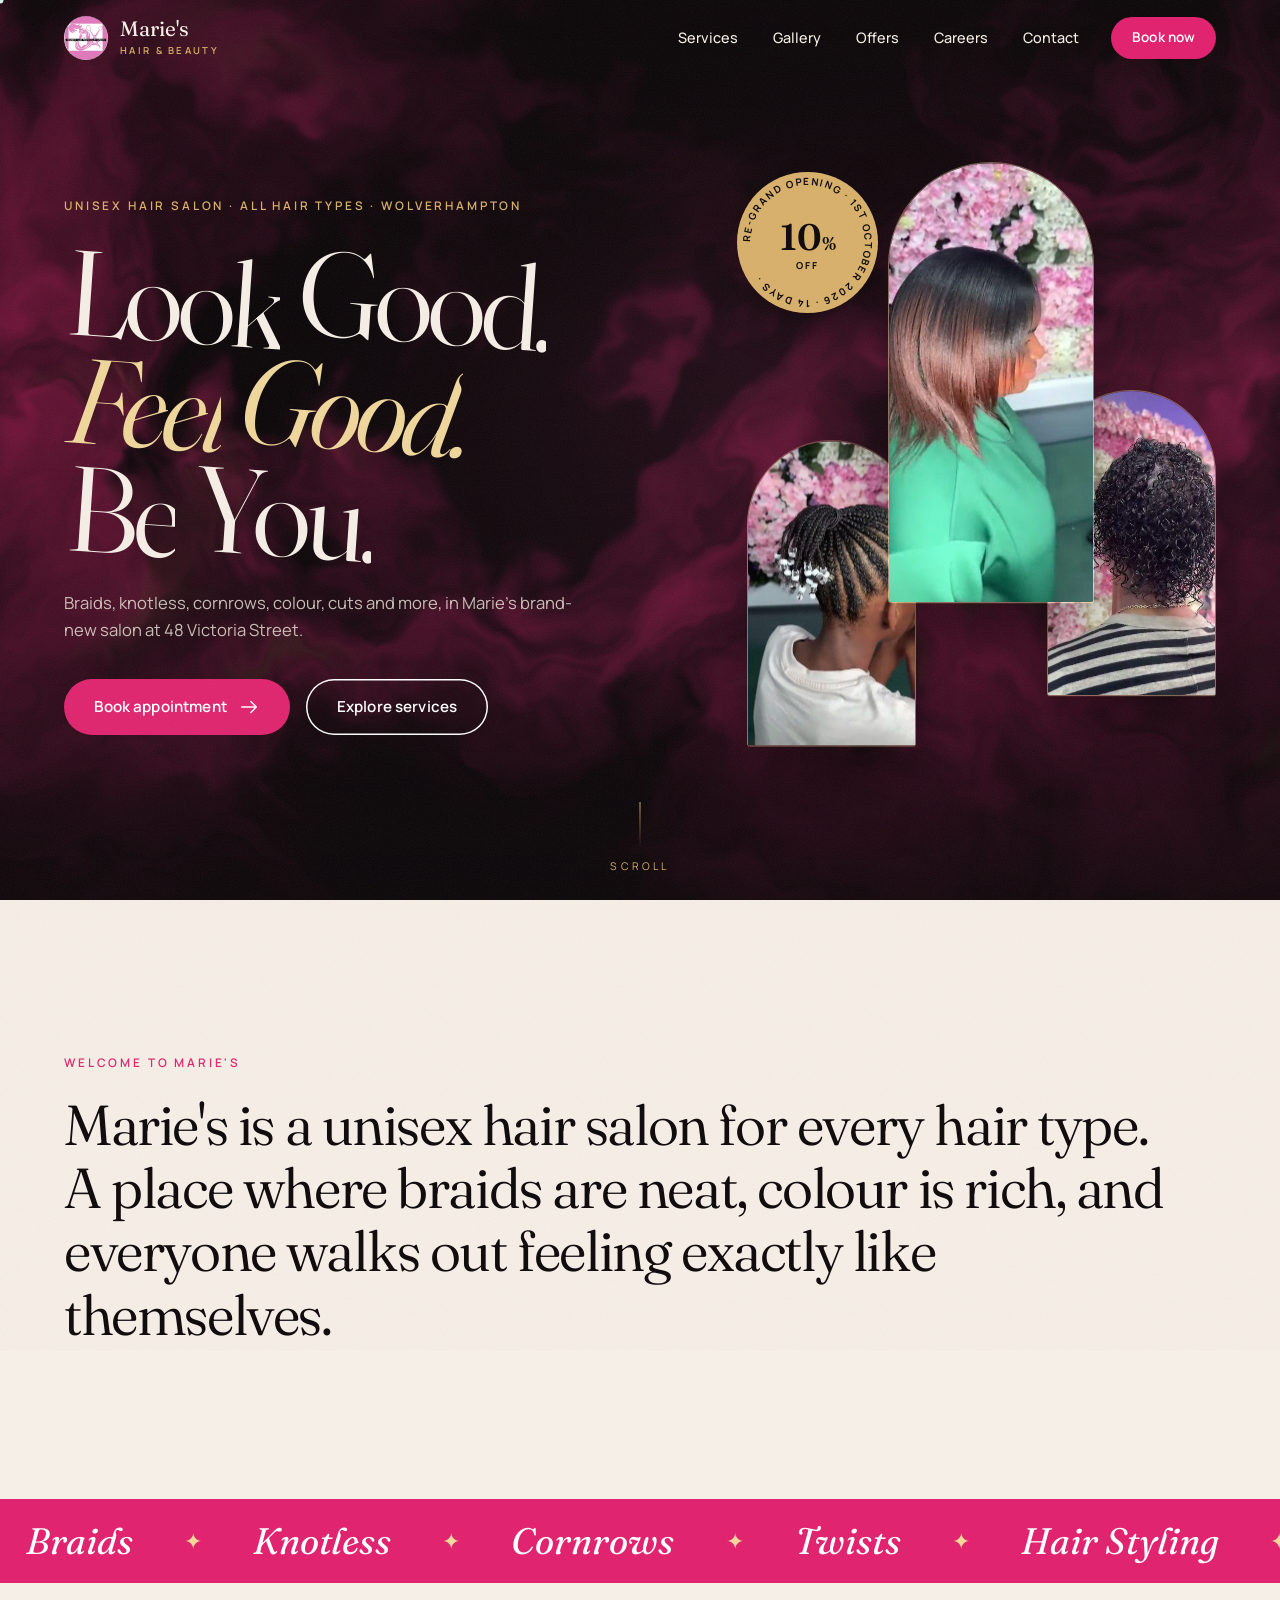
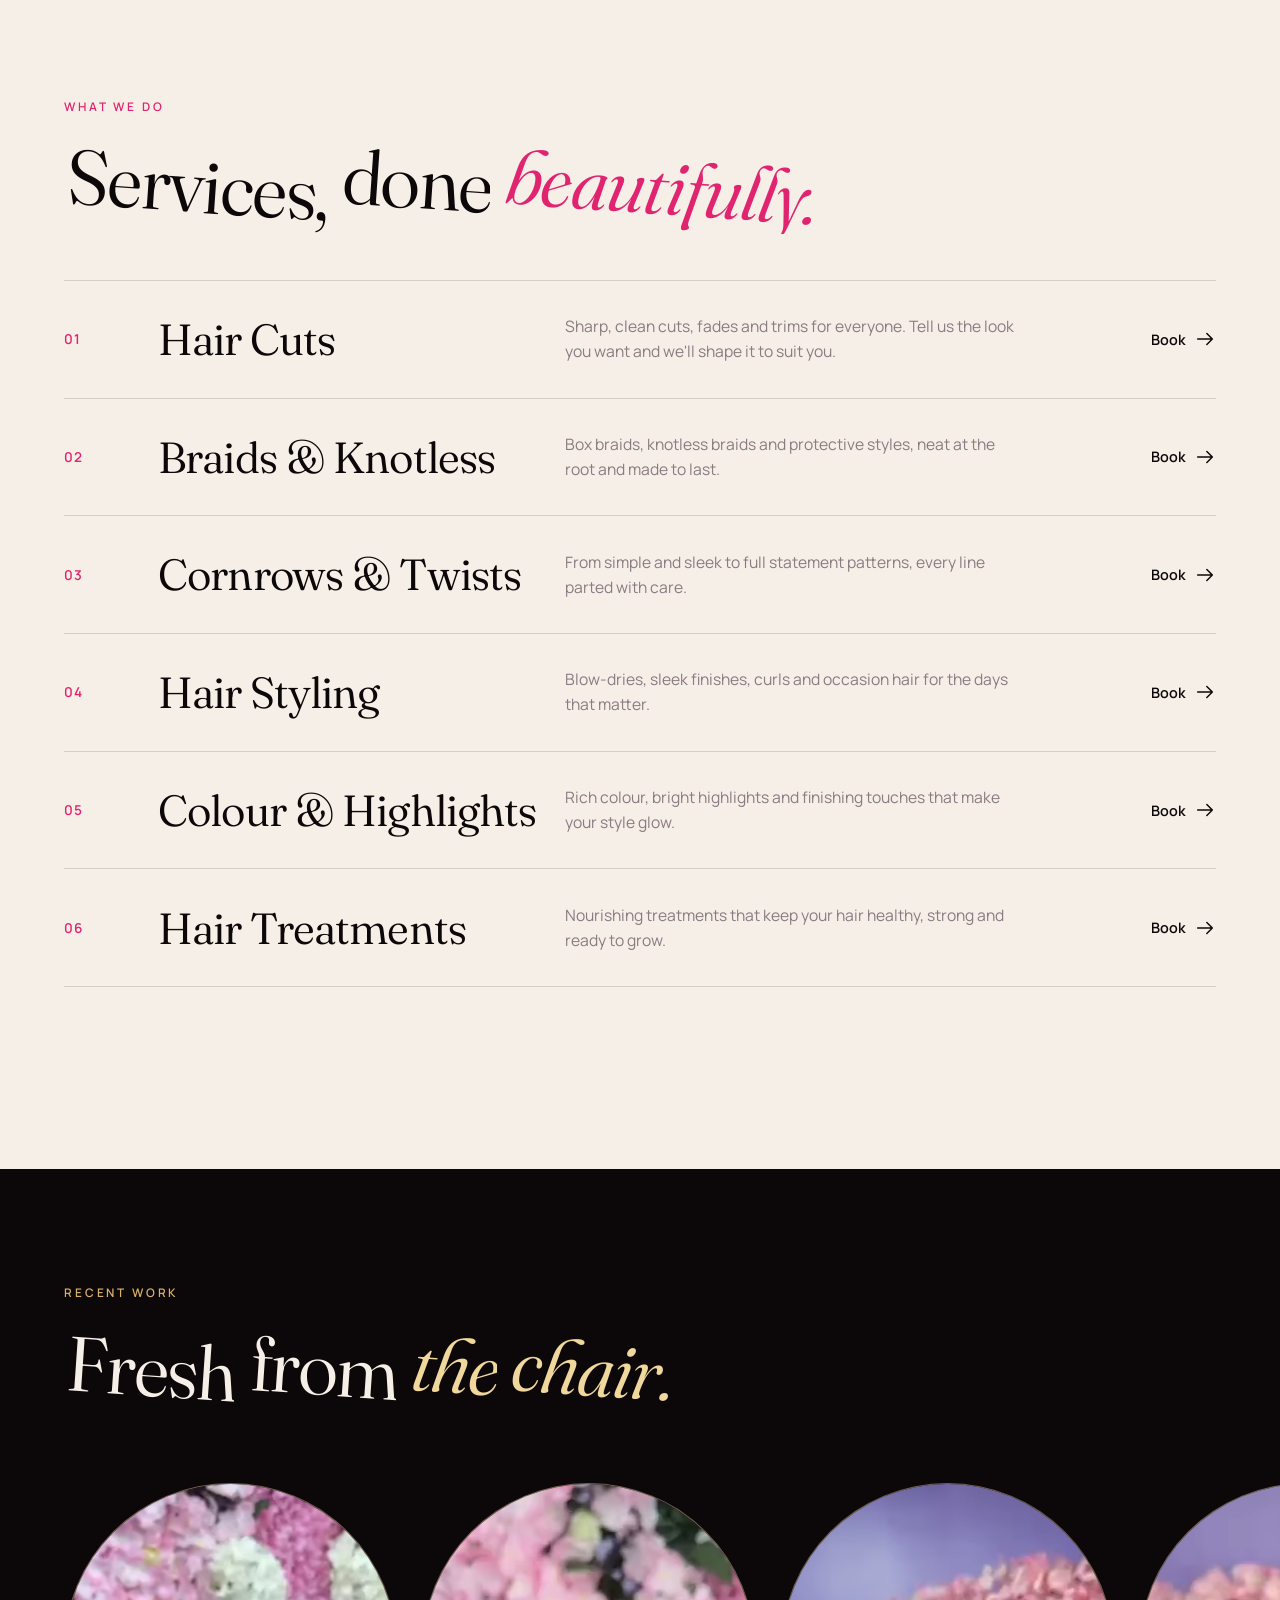
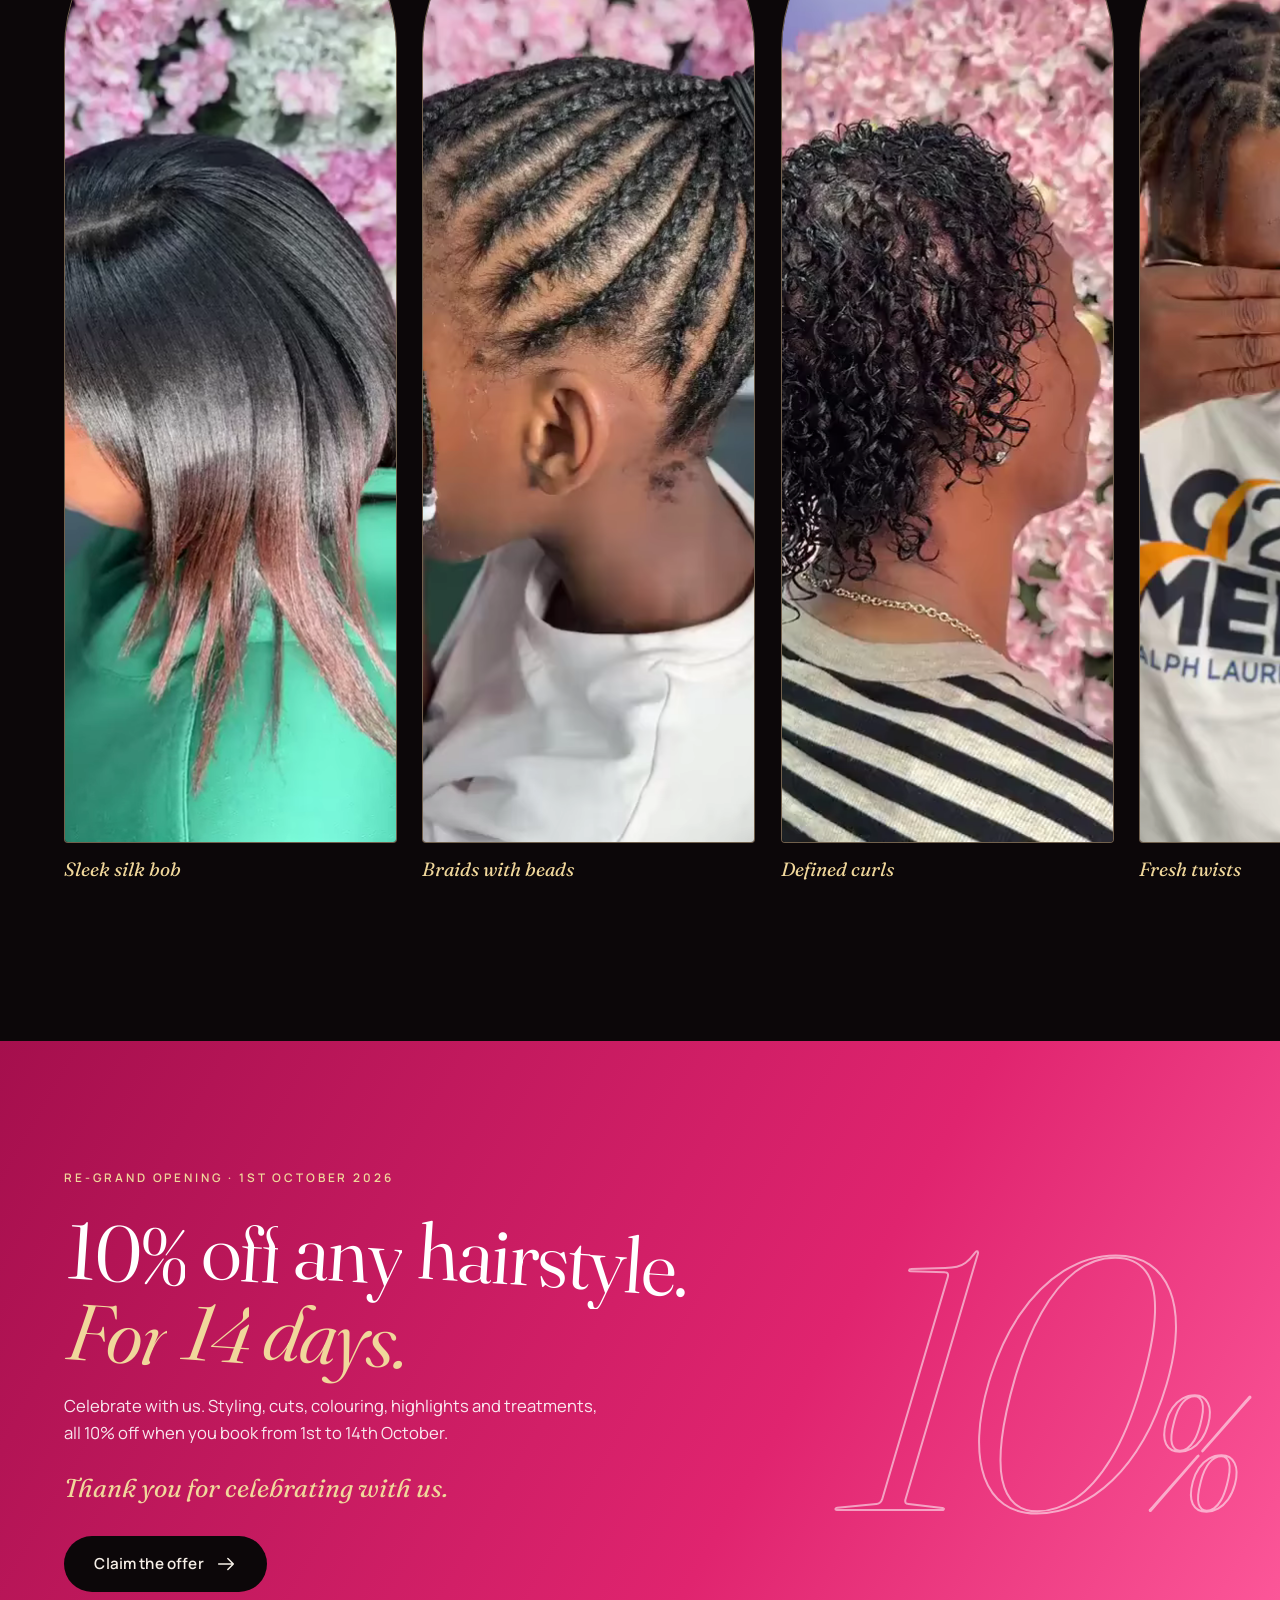
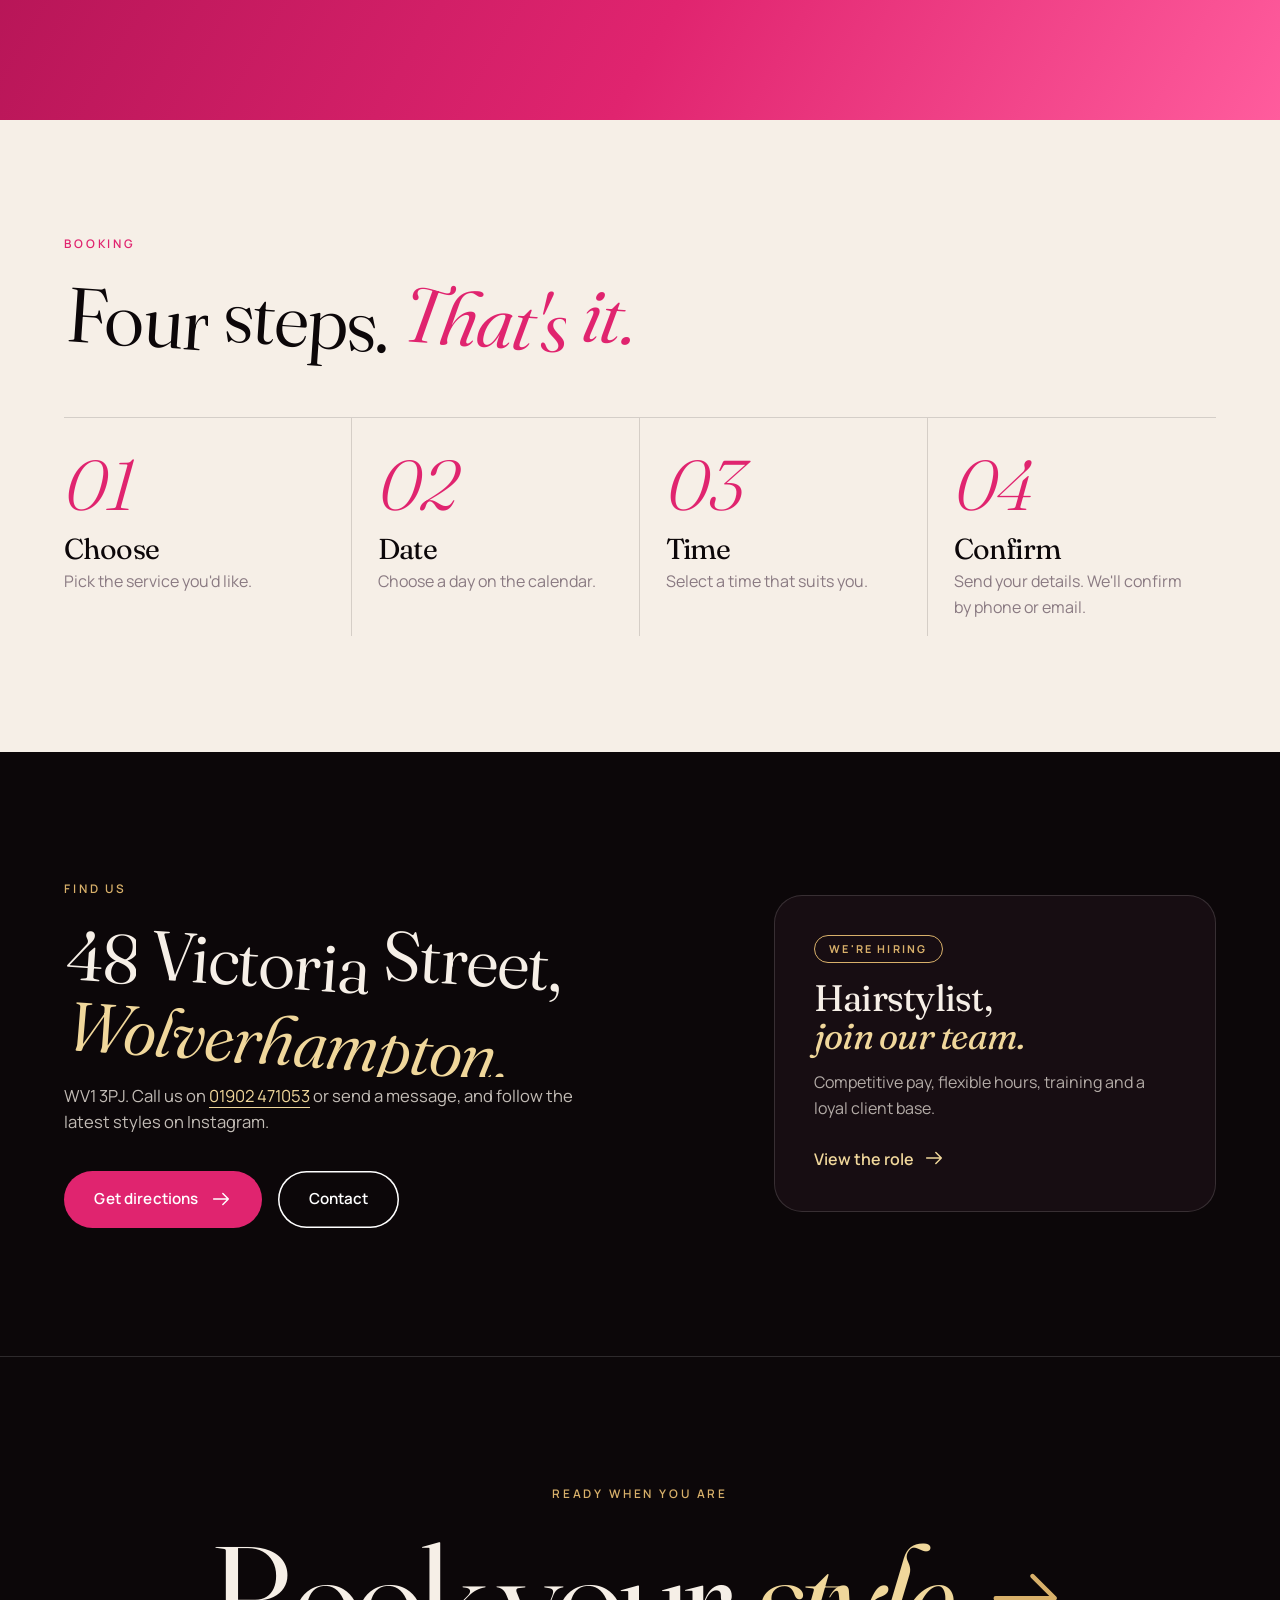
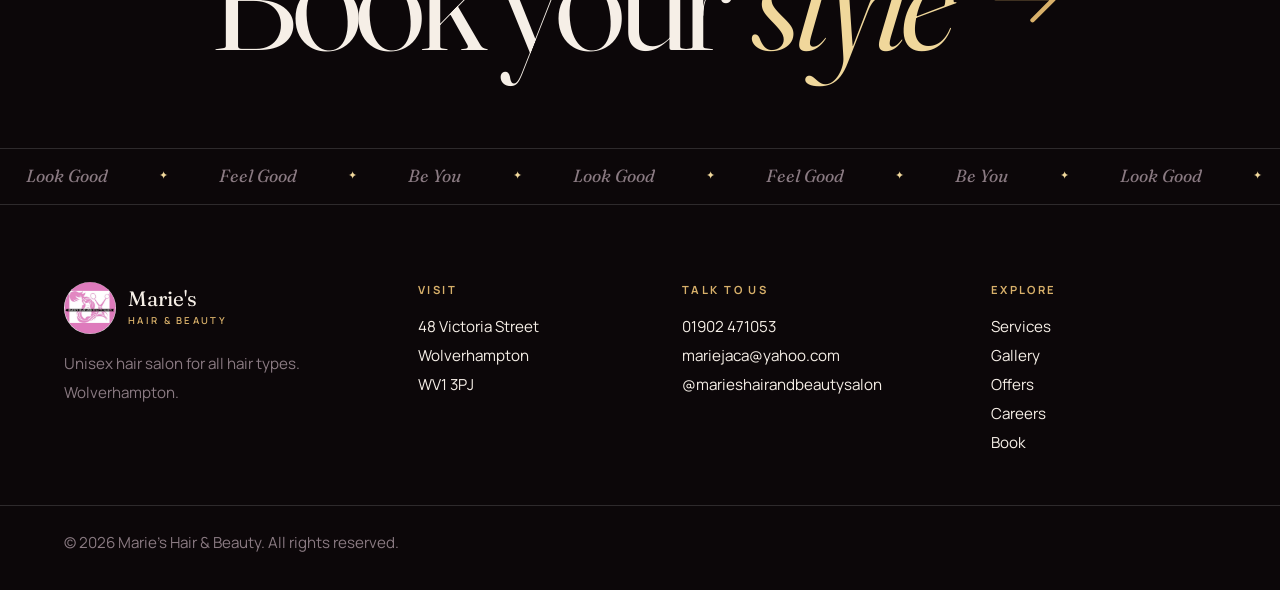
==== commit 7026f048: "Replace screenshot photos with real salon video clips (hero, work rail, gallery with video viewer) C" ====
--- a/index.html
+++ b/index.html
@@ -9,7 +9,7 @@
 <meta property="og:type" content="website">
 <meta property="og:title" content="Marie's Hair & Beauty | Hair Salon in Wolverhampton">
 <meta property="og:description" content="Marie's Hair & Beauty: unisex hair salon for all hair types at 48 Victoria Street, Wolverhampton. Braids, knotless, cornrows, colour and cuts. Book online.">
-<meta property="og:image" content="img/braids.jpg">
+<meta property="og:image" content="video/clip3.jpg">
 <link rel="icon" href="img/logo.png">
 <link rel="preconnect" href="https://fonts.googleapis.com"><link rel="preconnect" href="https://fonts.gstatic.com" crossorigin>
 <link href="https://fonts.googleapis.com/css2?family=Fraunces:ital,opsz,wght@0,9..144,300..700;1,9..144,300..700&family=Manrope:wght@300..800&display=swap" rel="stylesheet">
@@ -36,9 +36,9 @@
       <div class="hcta" data-r data-d="4"><a class="btn" href="book.html" data-mag>Book appointment <svg class="ar" viewBox="0 0 24 24" width="22" height="22" fill="none" stroke="currentColor" stroke-width="1.6" stroke-linecap="round" stroke-linejoin="round" aria-hidden="true"><path d="M4 12h16M14 6l6 6-6 6"/></svg></a><a class="btn line" href="services.html" data-mag>Explore services</a></div>
     </div>
     <div class="hpics" aria-hidden="true">
-      <figure class="arch a1" data-speed="-30"><img src="img/cornrow.jpg" alt="" width="320" height="400"></figure>
-      <figure class="arch a2" data-speed="40"><img src="img/braids.jpg" alt="" width="320" height="500"></figure>
-      <figure class="arch a3" data-speed="-55"><img src="img/curls.jpg" alt="" width="320" height="400"></figure>
+      <figure class="arch a1" data-speed="-30"><video class="" muted loop playsinline preload="none" poster="video/clip2.jpg" data-src="video/clip2.mp4" width="540" height="960" aria-label="Braids with beads" ></video></figure>
+      <figure class="arch a2" data-speed="40"><video class="" muted loop playsinline preload="none" poster="video/clip3.jpg" data-src="video/clip3.mp4" width="540" height="960" aria-label="Sleek silk bob" ></video></figure>
+      <figure class="arch a3" data-speed="-55"><video class="" muted loop playsinline preload="none" poster="video/clip4.jpg" data-src="video/clip4.mp4" width="540" height="960" aria-label="Defined curls" ></video></figure>
       <a class="seal" href="offers.html" data-mag aria-label="Re-grand opening offer: 10% off">
         <svg viewBox="0 0 200 200"><defs><path id="c" d="M100,100 m-78,0 a78,78 0 1,1 156,0 a78,78 0 1,1 -156,0"/></defs><text><textPath href="#c">RE-GRAND OPENING · 1ST OCTOBER 2026 · 14 DAYS · </textPath></text></svg>
         <b>10<small>%</small></b><span>off</span>
@@ -61,7 +61,7 @@
 <section class="services light" id="services">
   <div class="wrap">
     <div class="shead"><p class="eyebrow dk" data-r>What we do</p><h2 data-split>Services, done <em>beautifully.</em></h2></div>
-    <ul class="slist"><li><a href="book.html?service=Hair%20Cut"><span class="n">01</span><h3>Hair Cuts</h3><p>Sharp, clean cuts, fades and trims. Tell us the look you want and we'll shape it to suit you.</p><span class="go">Book <svg class="ar" viewBox="0 0 24 24" width="22" height="22" fill="none" stroke="currentColor" stroke-width="1.6" stroke-linecap="round" stroke-linejoin="round" aria-hidden="true"><path d="M4 12h16M14 6l6 6-6 6"/></svg></span></a></li><li><a href="book.html?service=Braids%20%2F%20Knotless"><span class="n">02</span><h3>Braids & Knotless</h3><p>Box braids, knotless braids and protective styles, neat at the root and made to last.</p><span class="go">Book <svg class="ar" viewBox="0 0 24 24" width="22" height="22" fill="none" stroke="currentColor" stroke-width="1.6" stroke-linecap="round" stroke-linejoin="round" aria-hidden="true"><path d="M4 12h16M14 6l6 6-6 6"/></svg></span></a></li><li><a href="book.html?service=Cornrows%20%2F%20Twists"><span class="n">03</span><h3>Cornrows & Twists</h3><p>From simple and sleek to full statement patterns, every line parted with care.</p><span class="go">Book <svg class="ar" viewBox="0 0 24 24" width="22" height="22" fill="none" stroke="currentColor" stroke-width="1.6" stroke-linecap="round" stroke-linejoin="round" aria-hidden="true"><path d="M4 12h16M14 6l6 6-6 6"/></svg></span></a></li><li><a href="book.html?service=Hair%20Styling"><span class="n">04</span><h3>Hair Styling</h3><p>Blow-dries, sleek finishes, curls and occasion hair for the days that matter.</p><span class="go">Book <svg class="ar" viewBox="0 0 24 24" width="22" height="22" fill="none" stroke="currentColor" stroke-width="1.6" stroke-linecap="round" stroke-linejoin="round" aria-hidden="true"><path d="M4 12h16M14 6l6 6-6 6"/></svg></span></a></li><li><a href="book.html?service=Colouring%20%2F%20Highlights"><span class="n">05</span><h3>Colour & Highlights</h3><p>Rich colour, bright highlights and finishing touches that make your style glow.</p><span class="go">Book <svg class="ar" viewBox="0 0 24 24" width="22" height="22" fill="none" stroke="currentColor" stroke-width="1.6" stroke-linecap="round" stroke-linejoin="round" aria-hidden="true"><path d="M4 12h16M14 6l6 6-6 6"/></svg></span></a></li><li><a href="book.html?service=Hair%20Treatment"><span class="n">06</span><h3>Hair Treatments</h3><p>Nourishing treatments that keep your hair healthy, strong and ready to grow.</p><span class="go">Book <svg class="ar" viewBox="0 0 24 24" width="22" height="22" fill="none" stroke="currentColor" stroke-width="1.6" stroke-linecap="round" stroke-linejoin="round" aria-hidden="true"><path d="M4 12h16M14 6l6 6-6 6"/></svg></span></a></li></ul>
+    <ul class="slist"><li><a href="book.html?service=Hair%20Cut"><span class="n">01</span><h3>Hair Cuts</h3><p>Sharp, clean cuts, fades and trims for everyone. Tell us the look you want and we'll shape it to suit you.</p><span class="go">Book <svg class="ar" viewBox="0 0 24 24" width="22" height="22" fill="none" stroke="currentColor" stroke-width="1.6" stroke-linecap="round" stroke-linejoin="round" aria-hidden="true"><path d="M4 12h16M14 6l6 6-6 6"/></svg></span></a></li><li><a href="book.html?service=Braids%20%2F%20Knotless"><span class="n">02</span><h3>Braids & Knotless</h3><p>Box braids, knotless braids and protective styles, neat at the root and made to last.</p><span class="go">Book <svg class="ar" viewBox="0 0 24 24" width="22" height="22" fill="none" stroke="currentColor" stroke-width="1.6" stroke-linecap="round" stroke-linejoin="round" aria-hidden="true"><path d="M4 12h16M14 6l6 6-6 6"/></svg></span></a></li><li><a href="book.html?service=Cornrows%20%2F%20Twists"><span class="n">03</span><h3>Cornrows & Twists</h3><p>From simple and sleek to full statement patterns, every line parted with care.</p><span class="go">Book <svg class="ar" viewBox="0 0 24 24" width="22" height="22" fill="none" stroke="currentColor" stroke-width="1.6" stroke-linecap="round" stroke-linejoin="round" aria-hidden="true"><path d="M4 12h16M14 6l6 6-6 6"/></svg></span></a></li><li><a href="book.html?service=Hair%20Styling"><span class="n">04</span><h3>Hair Styling</h3><p>Blow-dries, sleek finishes, curls and occasion hair for the days that matter.</p><span class="go">Book <svg class="ar" viewBox="0 0 24 24" width="22" height="22" fill="none" stroke="currentColor" stroke-width="1.6" stroke-linecap="round" stroke-linejoin="round" aria-hidden="true"><path d="M4 12h16M14 6l6 6-6 6"/></svg></span></a></li><li><a href="book.html?service=Colouring%20%2F%20Highlights"><span class="n">05</span><h3>Colour & Highlights</h3><p>Rich colour, bright highlights and finishing touches that make your style glow.</p><span class="go">Book <svg class="ar" viewBox="0 0 24 24" width="22" height="22" fill="none" stroke="currentColor" stroke-width="1.6" stroke-linecap="round" stroke-linejoin="round" aria-hidden="true"><path d="M4 12h16M14 6l6 6-6 6"/></svg></span></a></li><li><a href="book.html?service=Hair%20Treatment"><span class="n">06</span><h3>Hair Treatments</h3><p>Nourishing treatments that keep your hair healthy, strong and ready to grow.</p><span class="go">Book <svg class="ar" viewBox="0 0 24 24" width="22" height="22" fill="none" stroke="currentColor" stroke-width="1.6" stroke-linecap="round" stroke-linejoin="round" aria-hidden="true"><path d="M4 12h16M14 6l6 6-6 6"/></svg></span></a></li></ul>
     <p class="more" data-r><a class="tlink" href="services.html">See all services <svg class="ar" viewBox="0 0 24 24" width="22" height="22" fill="none" stroke="currentColor" stroke-width="1.6" stroke-linecap="round" stroke-linejoin="round" aria-hidden="true"><path d="M4 12h16M14 6l6 6-6 6"/></svg></a></p>
   </div>
 </section>
@@ -71,10 +71,7 @@
     <div class="shead"><p class="eyebrow" data-r>Recent work</p><h2 data-split>Fresh from <em>the chair.</em></h2></div>
   </div>
   <div class="rail" id="rail" tabindex="0" aria-label="Recent work">
-    <figure data-tilt><img src="img/braids.jpg" alt="Knotless braids with gold highlights" loading="lazy" width="633" height="985"><figcaption>Knotless braids</figcaption></figure>
-    <figure data-tilt><img src="img/curls.jpg" alt="Defined natural curls" loading="lazy" width="633" height="795"><figcaption>Natural curls</figcaption></figure>
-    <figure data-tilt><img src="img/cornrow.jpg" alt="Braided updo" loading="lazy" width="639" height="795"><figcaption>Braided updo</figcaption></figure>
-    <figure data-tilt><img src="img/sleek.jpg" alt="Sleek neat style" loading="lazy" width="639" height="795"><figcaption>Sleek &amp; neat</figcaption></figure>
+    <figure data-tilt><video class="" muted loop playsinline preload="none" poster="video/clip3.jpg" data-src="video/clip3.mp4" width="540" height="960" aria-label="Sleek silk bob" ></video><figcaption>Sleek silk bob</figcaption></figure><figure data-tilt><video class="" muted loop playsinline preload="none" poster="video/clip2.jpg" data-src="video/clip2.mp4" width="540" height="960" aria-label="Braids with beads" ></video><figcaption>Braids with beads</figcaption></figure><figure data-tilt><video class="" muted loop playsinline preload="none" poster="video/clip4.jpg" data-src="video/clip4.mp4" width="540" height="960" aria-label="Defined curls" ></video><figcaption>Defined curls</figcaption></figure><figure data-tilt><video class="" muted loop playsinline preload="none" poster="video/clip1.jpg" data-src="video/clip1.mp4" width="540" height="960" aria-label="Fresh twists" ></video><figcaption>Fresh twists</figcaption></figure><figure data-tilt><video class="" muted loop playsinline preload="none" poster="video/clip5.jpg" data-src="video/clip5.mp4" width="540" height="960" aria-label="Loc styling" ></video><figcaption>Loc styling</figcaption></figure>
     <a class="railend" href="gallery.html"><span>See the gallery</span><svg class="ar" viewBox="0 0 24 24" width="22" height="22" fill="none" stroke="currentColor" stroke-width="1.6" stroke-linecap="round" stroke-linejoin="round" aria-hidden="true"><path d="M4 12h16M14 6l6 6-6 6"/></svg></a>
   </div>
 </section>
--- a/style.css
+++ b/style.css
@@ -39,7 +39,7 @@
 .hgrid{position:relative;display:grid;grid-template-columns:1.15fr .85fr;gap:3rem;align-items:center;width:100%}
 .hero h1{font-size:clamp(3.4rem,9.4vw,9.4rem);line-height:.9;letter-spacing:-.04em;font-weight:350;margin-bottom:1.8rem}.hero h1 em{display:block}
 .hcta{display:flex;gap:1rem;flex-wrap:wrap;margin-top:2.2rem}
-.hpics{position:relative;height:min(68vh,620px)}.arch{position:absolute;overflow:hidden;border-radius:999px 999px 26px 26px;border:1px solid rgba(240,215,155,.5);box-shadow:0 30px 70px rgba(0,0,0,.55);will-change:transform}.arch img{width:100%;height:100%;object-fit:cover;filter:saturate(1.08) contrast(1.04)}
+.hpics{position:relative;height:min(68vh,620px)}.arch{position:absolute;overflow:hidden;border-radius:999px 999px 26px 26px;border:1px solid rgba(240,215,155,.5);box-shadow:0 30px 70px rgba(0,0,0,.55);will-change:transform}.arch video,.arch img{width:100%;height:100%;object-fit:cover;display:block;filter:saturate(1.08) contrast(1.04)}
 .a1{width:36%;height:50%;left:0;bottom:4%}.a2{width:44%;height:72%;left:30%;top:0;z-index:2}.a3{width:36%;height:50%;right:0;bottom:12%;z-index:1}
 .seal{position:absolute;z-index:4;left:-2%;top:2%;width:clamp(110px,11vw,150px);aspect-ratio:1;border-radius:50%;background:var(--gold);color:var(--ink);display:grid;place-content:center;text-align:center;line-height:1;box-shadow:0 14px 40px rgba(0,0,0,.4)}
 .seal svg{position:absolute;inset:-3px;animation:spin 22s linear infinite}.seal text{font:700 13.5px var(--sans);letter-spacing:.17em;fill:var(--ink)}.seal b{font:600 clamp(1.6rem,3vw,2.3rem) var(--serif)}.seal b small{font-size:.5em}.seal span{font:700 .6rem var(--sans);letter-spacing:.2em;text-transform:uppercase}@keyframes spin{to{rotate:360deg}}
@@ -64,7 +64,7 @@
 /* work rail */
 .work{padding-block:clamp(60px,9vw,130px) clamp(70px,10vw,140px);overflow:hidden}
 .rail{display:flex;gap:1.6rem;overflow-x:auto;padding:1rem var(--pad) 2rem;scrollbar-width:none;cursor:grab;scroll-snap-type:x proximity;scroll-padding-inline:var(--pad);align-items:flex-end}.rail::-webkit-scrollbar{display:none}.rail.drag{cursor:grabbing;scroll-snap-type:none}
-.rail figure{flex:0 0 clamp(240px,26vw,360px);scroll-snap-align:start;position:relative;transform-style:preserve-3d;transition:transform .3s var(--ease)}.rail figure img{width:100%;aspect-ratio:4/5;object-fit:cover;border-radius:999px 999px 24px 24px;border:1px solid rgba(240,215,155,.4);user-select:none;-webkit-user-drag:none}.rail figure:first-child img{aspect-ratio:2/3}
+.rail figure{flex:0 0 clamp(240px,26vw,360px);scroll-snap-align:start;position:relative;transform-style:preserve-3d;transition:transform .3s var(--ease)}.rail figure video{width:100%;aspect-ratio:3/4;object-fit:cover;display:block;background:#1d1117;border-radius:999px 999px 24px 24px;border:1px solid rgba(240,215,155,.4);user-select:none;pointer-events:none}.rail figure:nth-child(even) video{aspect-ratio:4/5}
 .rail figcaption{font:italic 1.2rem var(--serif);margin-top:.9rem;color:var(--gold2)}
 .railend{flex:0 0 clamp(200px,20vw,280px);align-self:center;aspect-ratio:1;border-radius:50%;background:var(--pink);display:grid;place-content:center;justify-items:center;gap:.6rem;font:italic 1.6rem var(--serif);text-align:center;transition:.4s var(--ease)}.railend:hover{background:var(--gold);color:var(--ink);scale:1.04}
 /* offer */
@@ -83,9 +83,10 @@
 /* inner pages */
 .sv{display:grid;grid-template-columns:90px 1fr auto;gap:2rem;align-items:center;padding:clamp(1.8rem,3.5vw,3rem) 0;border-bottom:1px solid var(--lineD)}.sv:first-child{border-top:1px solid var(--lineD)}.sv .n{font:italic 300 3.4rem var(--serif);color:var(--pink);line-height:1}.sv h2{font-size:clamp(2rem,4vw,3.4rem);font-weight:350;margin-bottom:.5rem}.sv p{max-width:560px}.sv p.mut{margin-top:.4rem;font-size:.92rem}
 .note{margin:2.6rem 0;background:var(--ink);color:var(--cream);border-radius:22px;padding:1.4rem 1.8rem;display:flex;gap:1rem;align-items:center;flex-wrap:wrap}.note b{color:var(--gold);letter-spacing:.14em;text-transform:uppercase;font-size:.75rem}
-.masonry{display:grid;grid-template-columns:repeat(4,1fr);gap:1.4rem;align-items:start}.masonry .gt:nth-child(2){margin-top:4rem}.masonry .gt:nth-child(4){margin-top:2rem}.gt{display:block;position:relative;width:100%;border-radius:999px 999px 26px 26px;overflow:hidden;background:#d9cfc6;text-align:left}.gt:nth-child(2n){border-radius:26px 26px 999px 999px}.gt img{width:100%;transition:transform .8s var(--ease),filter .5s}.gt:hover img{transform:scale(1.07)}.gt span{position:absolute;left:1.2rem;right:1.2rem;bottom:1.4rem;color:#fff;font:italic 1.25rem var(--serif);opacity:0;translate:0 12px;transition:.5s var(--ease);text-shadow:0 2px 12px rgba(0,0,0,.6)}.gt:hover span{opacity:1;translate:0}.gt:after{content:"";position:absolute;inset:0;background:linear-gradient(transparent 50%,rgba(12,7,9,.7));opacity:0;transition:.5s}.gt:hover:after{opacity:1}
+.masonry{display:grid;grid-template-columns:repeat(3,1fr);gap:1.6rem;align-items:start}.masonry .gt:nth-child(3n+2){margin-top:4rem}.gt{display:block;position:relative;width:100%;aspect-ratio:3/4;border-radius:999px 999px 26px 26px;overflow:hidden;background:#1d1117;text-align:left;padding:0}.gt:nth-child(even){border-radius:26px 26px 999px 999px}.gt video{position:absolute;inset:0;width:100%;height:100%;object-fit:cover;transition:transform .8s var(--ease)}.gt:hover video{transform:scale(1.06)}.gt span{position:absolute;left:0;right:0;bottom:1.6rem;text-align:center;color:#fff;font:italic 1.3rem var(--serif);text-shadow:0 2px 14px rgba(0,0,0,.7);z-index:2}.gt:nth-child(even) span{bottom:auto;top:1.6rem}.gt:after{content:"";position:absolute;inset:0;background:linear-gradient(transparent 55%,rgba(12,7,9,.65));pointer-events:none}.gt:nth-child(even):after{background:linear-gradient(rgba(12,7,9,.6),transparent 45%)}
+.gt.ig{background:linear-gradient(135deg,var(--pinkd),var(--pink));color:#fff;display:flex;flex-direction:column;justify-content:center;align-items:center;text-align:center;gap:.4rem;padding:2rem;border-radius:26px}.gt.ig:after{display:none}.gt.ig em{font:italic 1.4rem var(--serif);color:var(--gold2)}.gt.ig b{font:350 clamp(2rem,3.4vw,3.2rem) var(--serif);line-height:1}.gt.ig small{font-size:.8rem;opacity:.85;margin-bottom:1rem}.gt.ig .ar{width:40px;height:40px;rotate:-45deg;transition:.4s var(--ease)}.gt.ig:hover .ar{rotate:0}
 .igcard{margin-top:3rem;background:var(--ink);color:var(--cream);border-radius:32px;padding:clamp(1.8rem,4vw,3.4rem);display:flex;justify-content:space-between;align-items:center;gap:2rem;flex-wrap:wrap}.igcard h2{font-size:clamp(2rem,4vw,3.4rem);font-weight:350}
-.lb{position:fixed;inset:0;z-index:200;background:rgba(12,7,9,.96);display:flex;align-items:center;justify-content:center}.lb[hidden]{display:none}.lb figure{text-align:center}.lb img{max-width:min(90vw,620px);max-height:76vh;border-radius:24px;margin:auto}.lb figcaption{color:var(--gold2);font:italic 1.3rem var(--serif);margin-top:1rem}.lb button{position:absolute;width:54px;height:54px;border-radius:50%;background:rgba(255,255,255,.1);color:#fff;font-size:2rem;line-height:1;transition:.3s}.lb button:hover{background:var(--pink)}.lx{top:20px;right:20px}.lp{left:20px}.ln{right:20px}
+.lb{position:fixed;inset:0;z-index:200;background:rgba(12,7,9,.96);display:flex;align-items:center;justify-content:center}.lb[hidden]{display:none}.lb figure{text-align:center}.lb video{max-width:min(92vw,420px);max-height:80vh;border-radius:24px;margin:auto;display:block;background:#000}.lb figcaption{color:var(--gold2);font:italic 1.3rem var(--serif);margin-top:1rem}.lb button{position:absolute;width:54px;height:54px;border-radius:50%;background:rgba(255,255,255,.1);color:#fff;font-size:2rem;line-height:1;transition:.3s}.lb button:hover{background:var(--pink)}.lx{top:20px;right:20px}.lp{left:20px}.ln{right:20px}
 .two{display:grid;grid-template-columns:1fr 1fr;gap:clamp(2rem,6vw,6rem);align-items:start}.h2s{font-size:clamp(1.8rem,3vw,2.6rem);font-weight:350;margin:2rem 0 1rem}.two>div>.h2s:first-child{margin-top:0}
 .ticks{list-style:none}.ticks li{position:relative;padding:.7rem 0 .7rem 2.2rem;border-bottom:1px solid var(--lineD)}.ticks li:before{content:"";position:absolute;left:0;top:1.05rem;width:1.1rem;height:1.1rem;border-radius:50%;background:var(--pink) url("data:image/svg+xml,%3Csvg xmlns='http://www.w3.org/2000/svg' viewBox='0 0 24 24' fill='none' stroke='white' stroke-width='3.5' stroke-linecap='round' stroke-linejoin='round'%3E%3Cpath d='M5 12.5l4.5 4.5L19 7'/%3E%3C/svg%3E") center/70% no-repeat}
 .nlist{counter-reset:n;list-style:none}.nlist li{counter-increment:n;position:relative;padding:1rem 0 1rem 3.6rem;border-bottom:1px solid var(--lineD)}.nlist li:before{content:counter(n);position:absolute;left:0;top:.6rem;font:italic 300 2.4rem var(--serif);color:var(--pink);line-height:1}
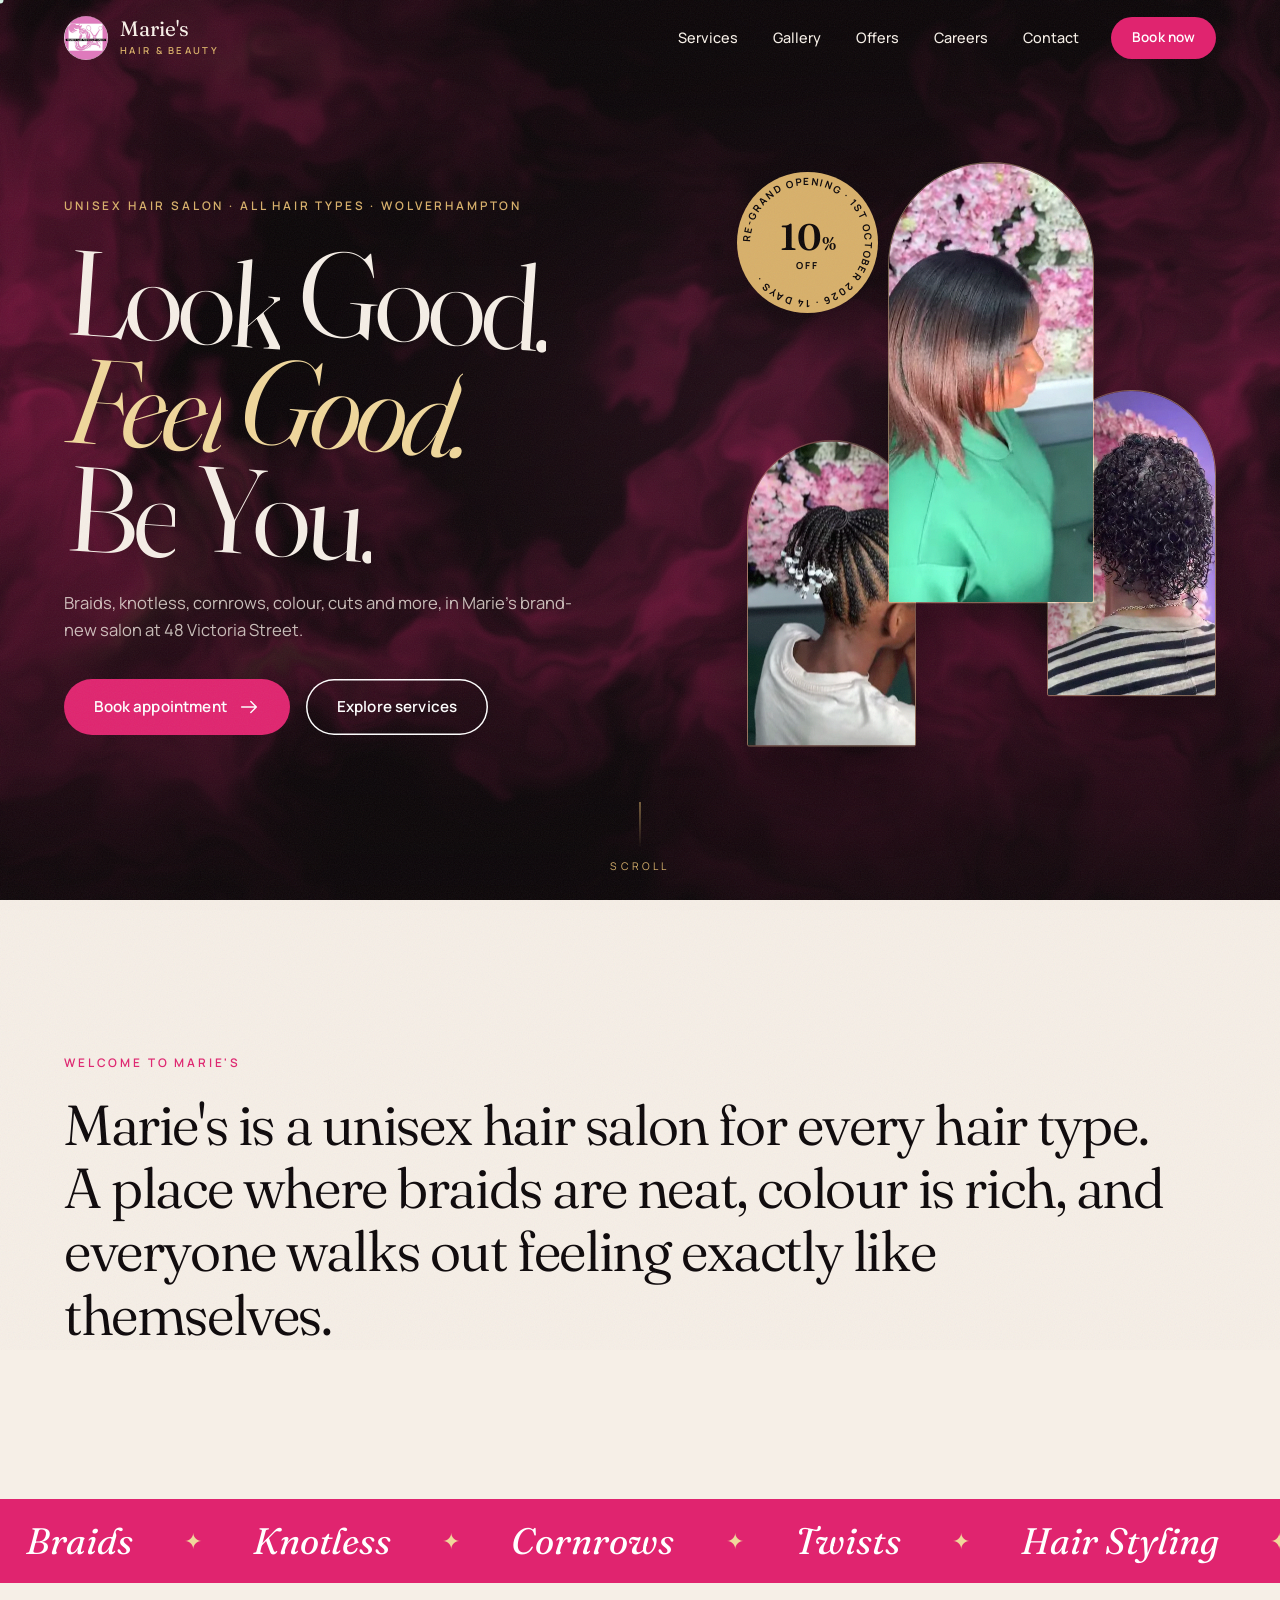
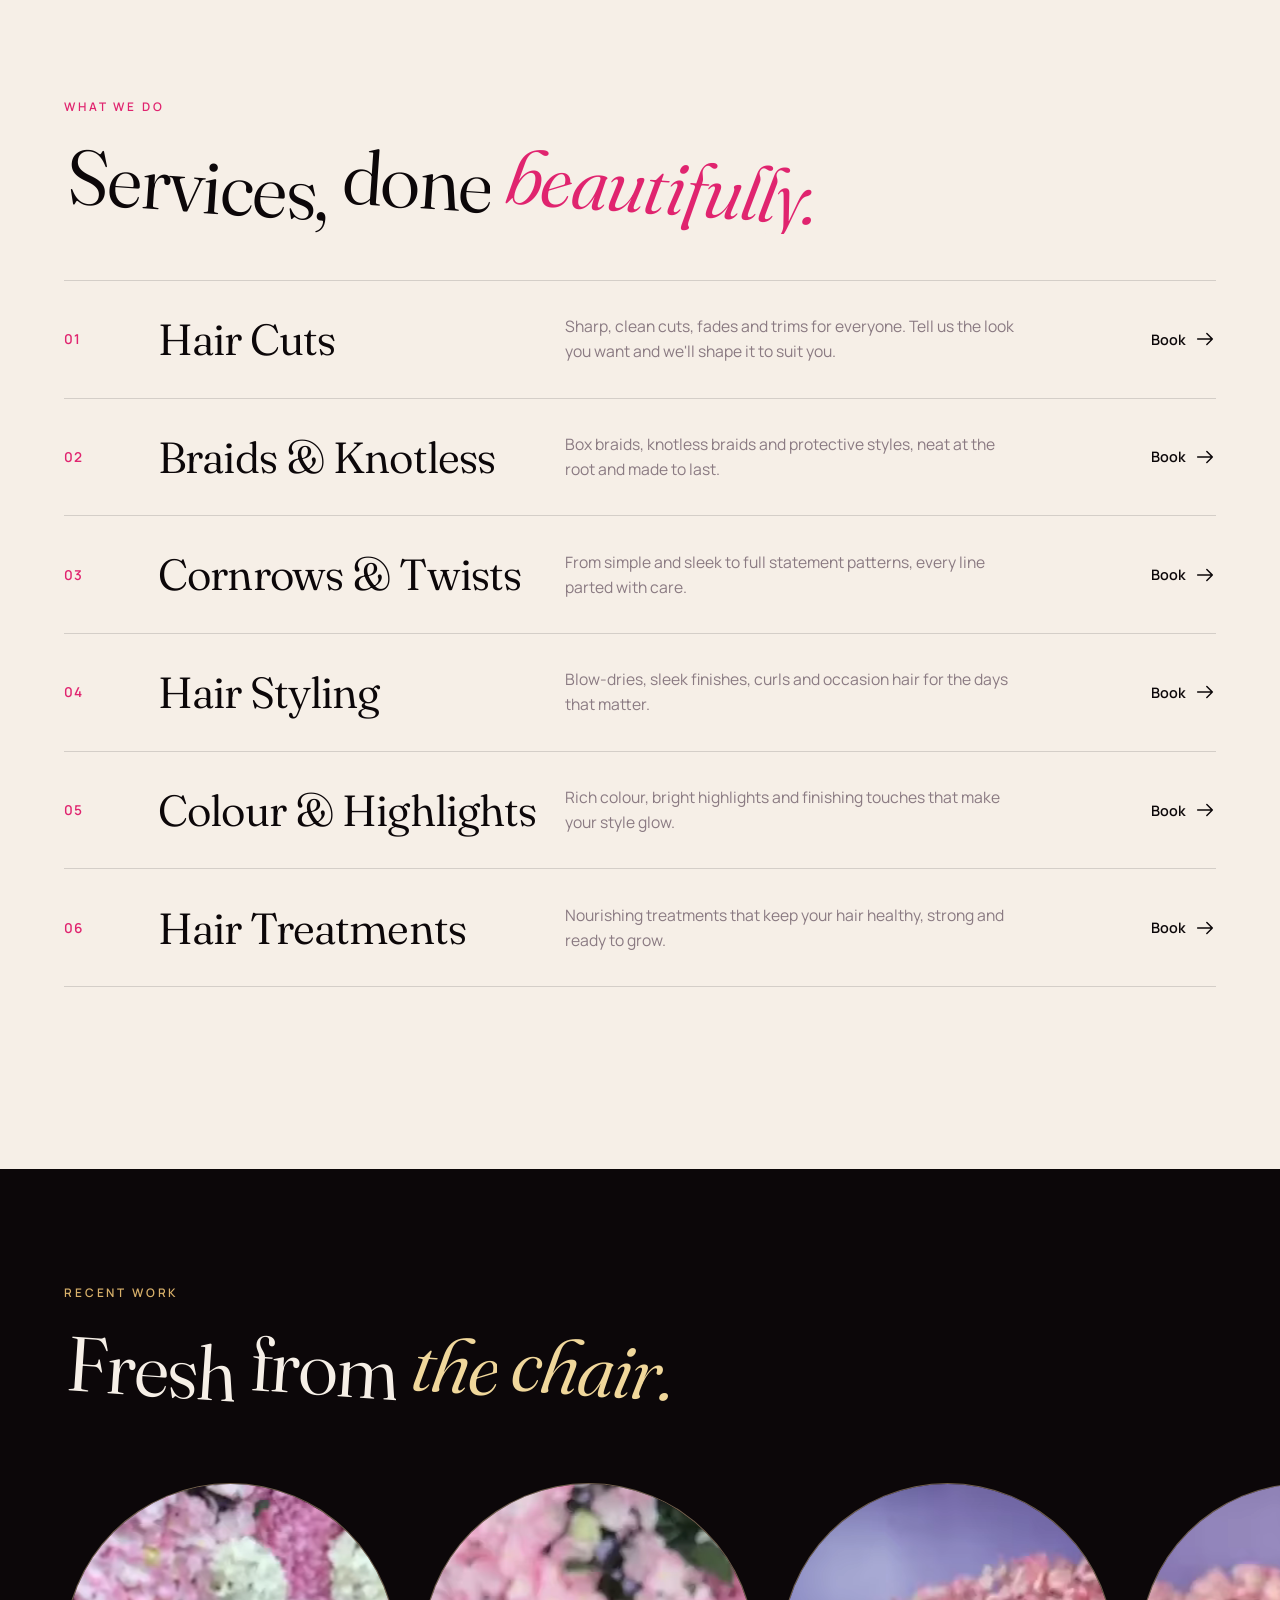
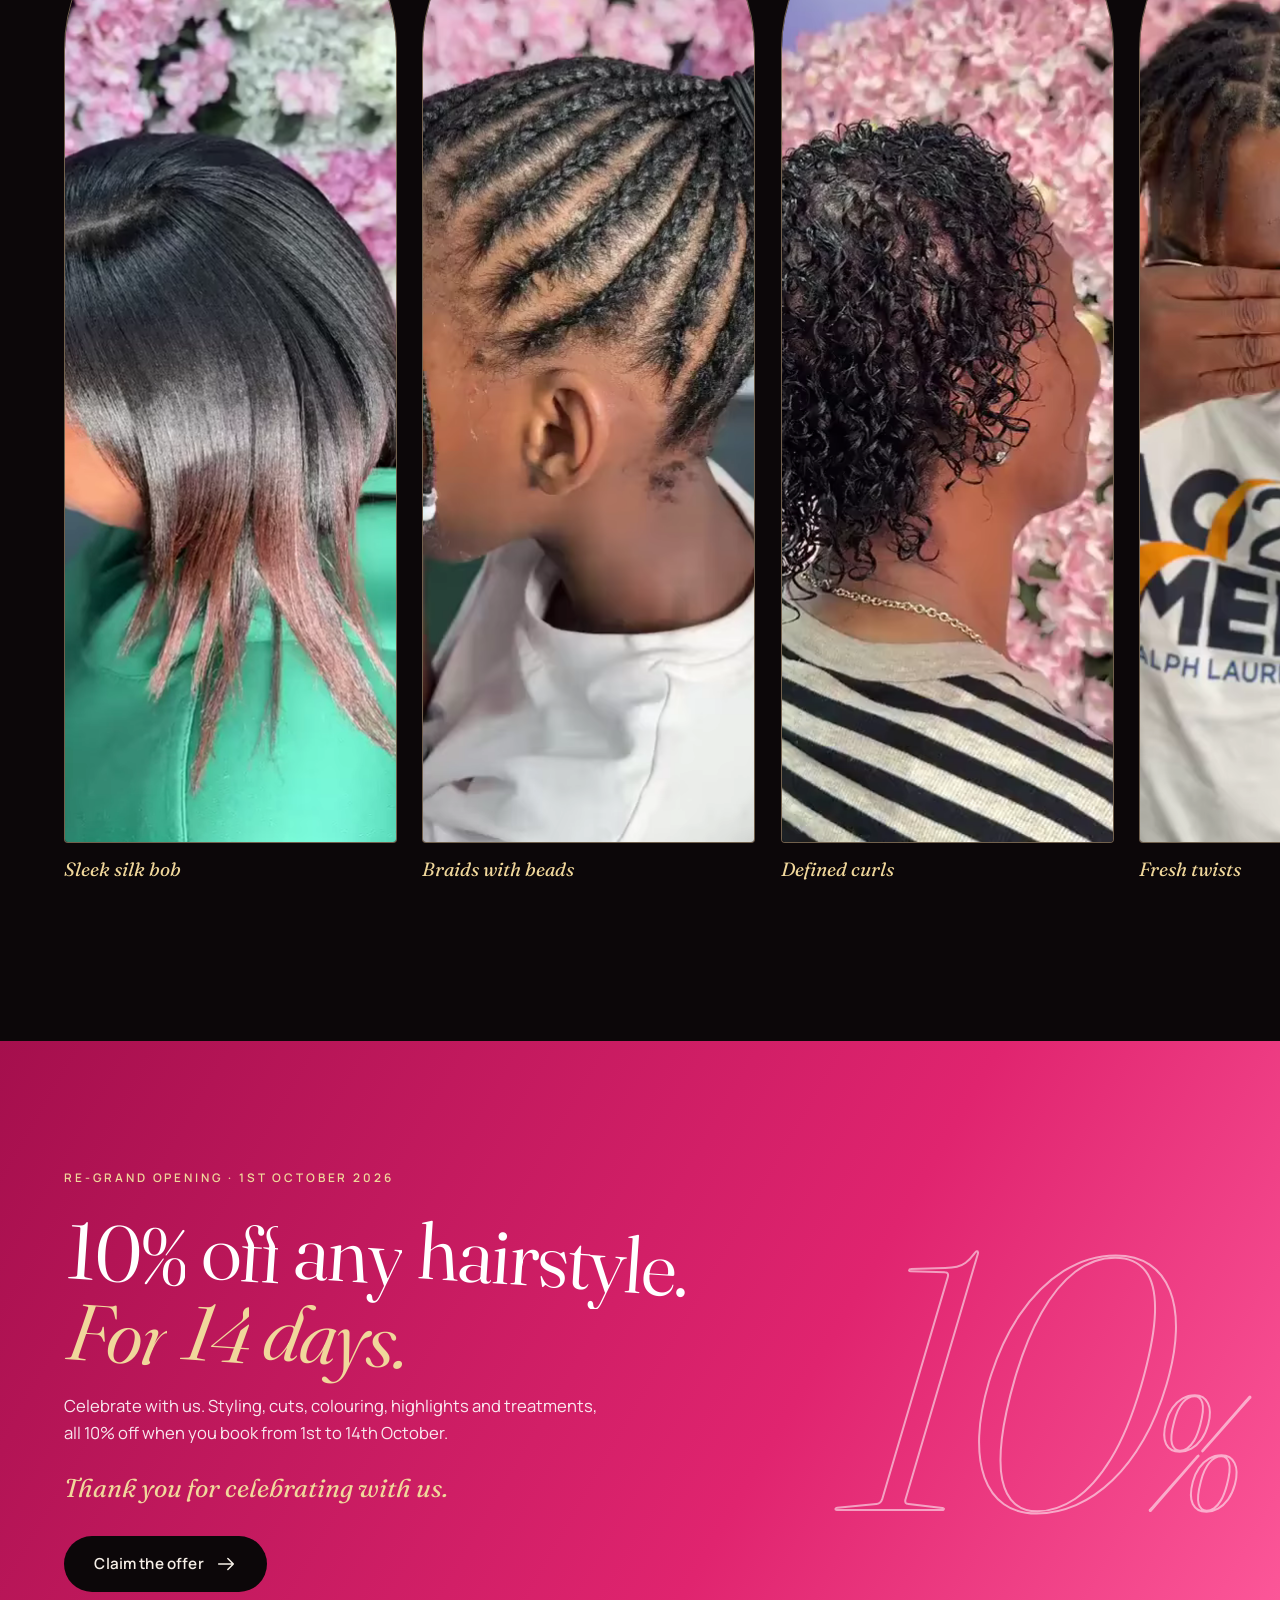
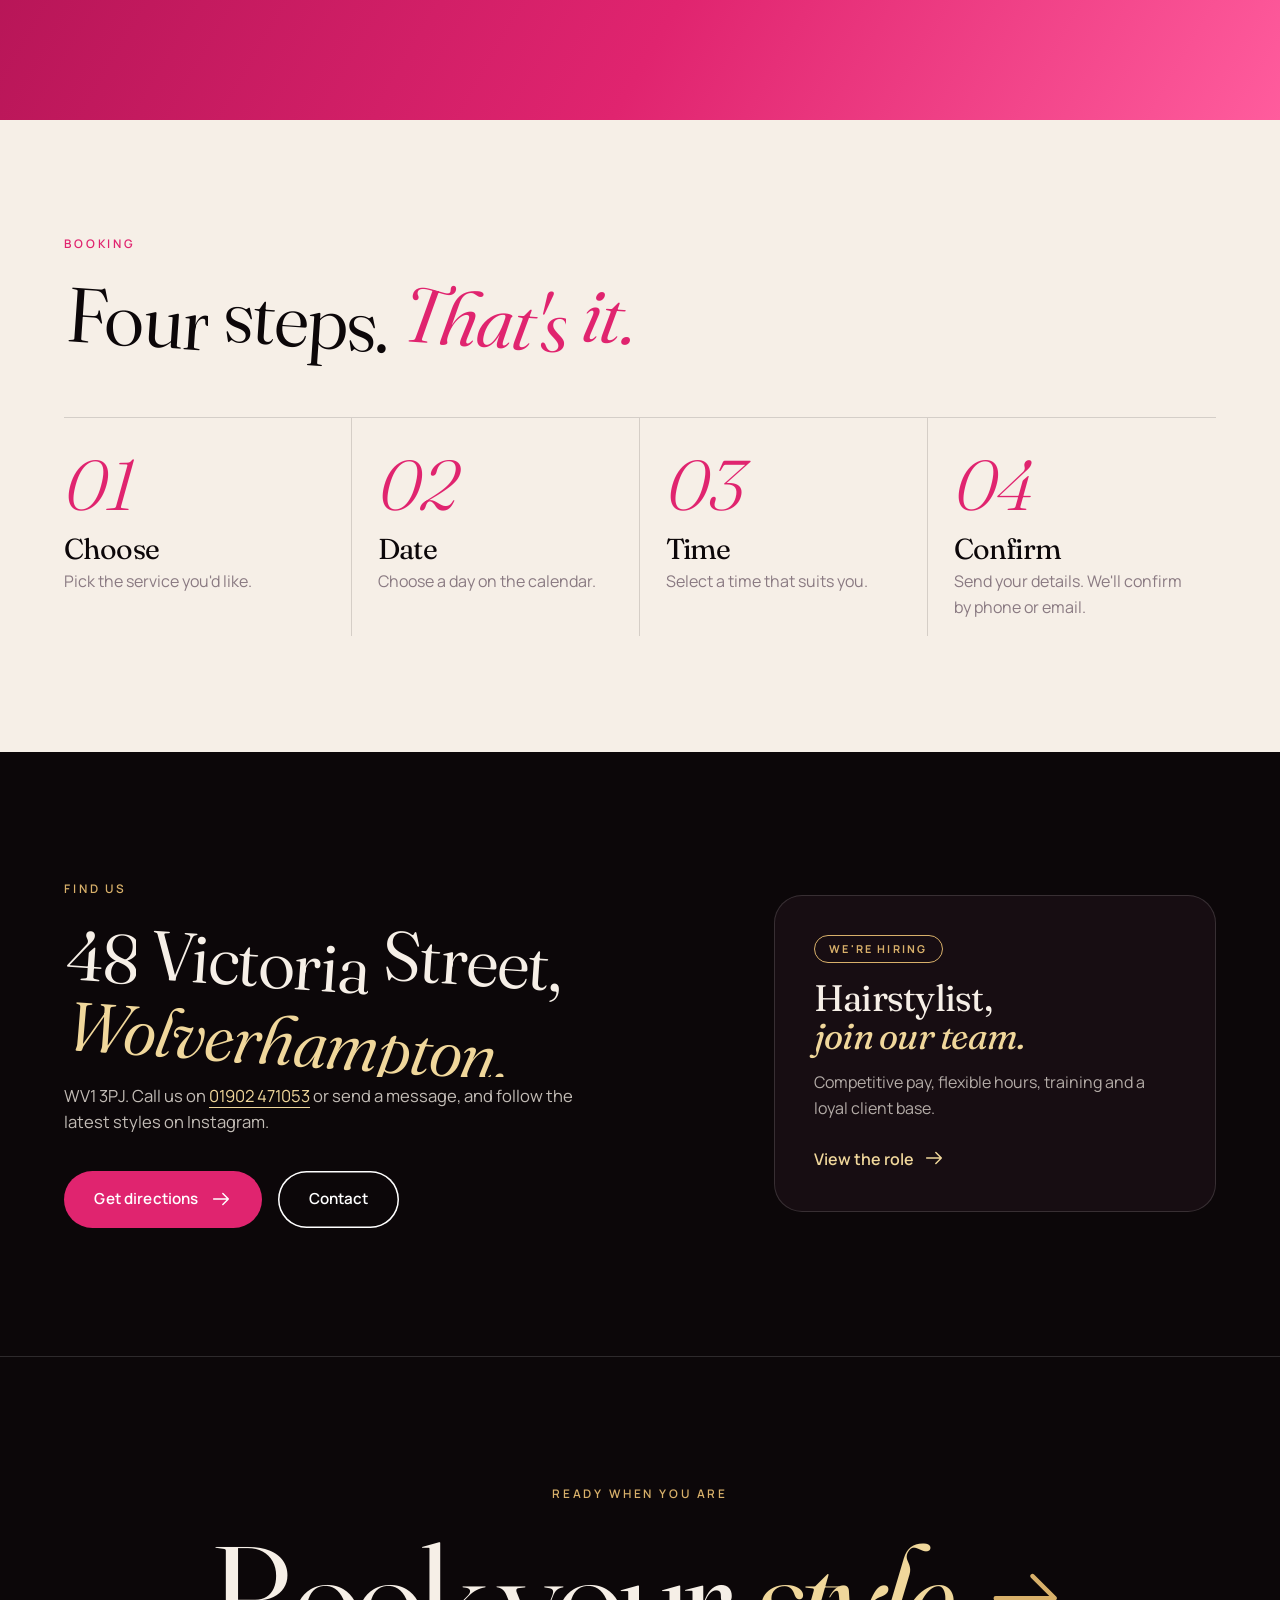
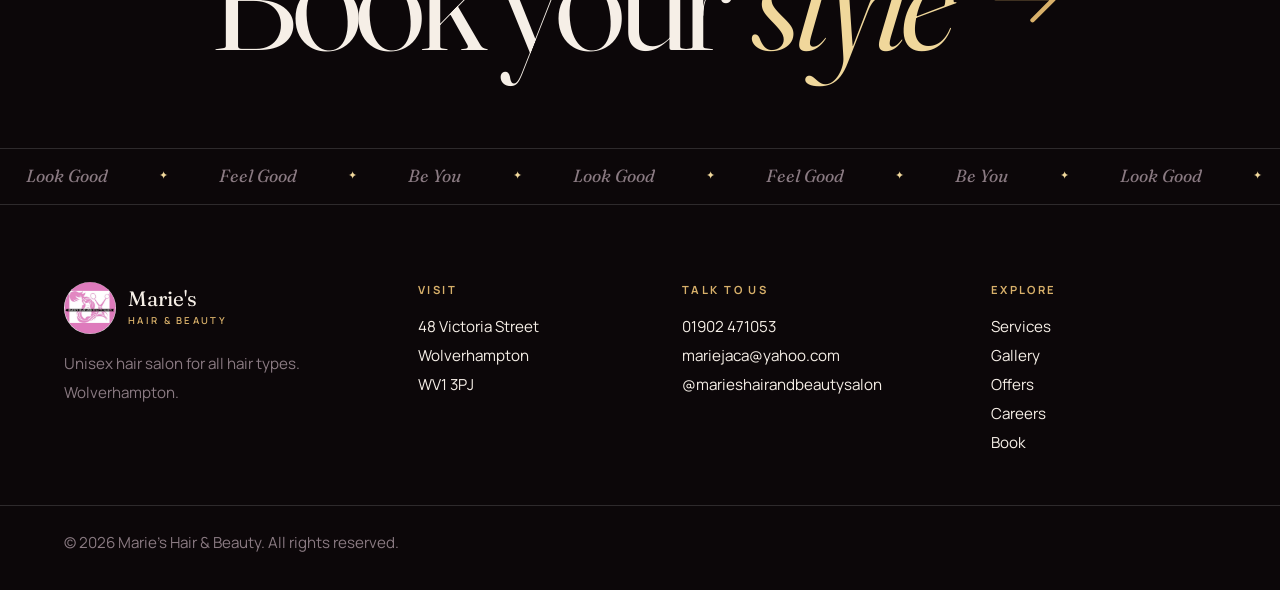
==== commit e34b60fd: "Add favicon, app icons, web manifest and social share image from the logo Co-Authored-By: Claude Son" ====
--- a/index.html
+++ b/index.html
@@ -6,15 +6,31 @@
 <title>Marie's Hair & Beauty | Hair Salon in Wolverhampton</title>
 <meta name="description" content="Marie's Hair & Beauty: unisex hair salon for all hair types at 48 Victoria Street, Wolverhampton. Braids, knotless, cornrows, colour and cuts. Book online.">
 <meta name="theme-color" content="#0c0709">
+<link rel="canonical" href="https://maries-hair-and-beauty.vercel.app/">
 <meta property="og:type" content="website">
+<meta property="og:site_name" content="Marie's Hair &amp; Beauty">
+<meta property="og:locale" content="en_GB">
+<meta property="og:url" content="https://maries-hair-and-beauty.vercel.app/">
 <meta property="og:title" content="Marie's Hair & Beauty | Hair Salon in Wolverhampton">
 <meta property="og:description" content="Marie's Hair & Beauty: unisex hair salon for all hair types at 48 Victoria Street, Wolverhampton. Braids, knotless, cornrows, colour and cuts. Book online.">
-<meta property="og:image" content="video/clip3.jpg">
-<link rel="icon" href="img/logo.png">
+<meta property="og:image" content="https://maries-hair-and-beauty.vercel.app/img/og-image.jpg">
+<meta property="og:image:width" content="1200">
+<meta property="og:image:height" content="630">
+<meta property="og:image:alt" content="Marie's Hair &amp; Beauty: Look Good. Feel Good. Be You.">
+<meta name="twitter:card" content="summary_large_image">
+<meta name="twitter:title" content="Marie's Hair & Beauty | Hair Salon in Wolverhampton">
+<meta name="twitter:description" content="Marie's Hair & Beauty: unisex hair salon for all hair types at 48 Victoria Street, Wolverhampton. Braids, knotless, cornrows, colour and cuts. Book online.">
+<meta name="twitter:image" content="https://maries-hair-and-beauty.vercel.app/img/og-image.jpg">
+<meta name="apple-mobile-web-app-title" content="Marie's">
+<link rel="icon" href="favicon.ico" sizes="any">
+<link rel="icon" type="image/png" sizes="32x32" href="img/favicon-32.png">
+<link rel="icon" type="image/png" sizes="192x192" href="img/favicon-192.png">
+<link rel="apple-touch-icon" href="img/apple-touch-icon.png">
+<link rel="manifest" href="site.webmanifest">
 <link rel="preconnect" href="https://fonts.googleapis.com"><link rel="preconnect" href="https://fonts.gstatic.com" crossorigin>
 <link href="https://fonts.googleapis.com/css2?family=Fraunces:ital,opsz,wght@0,9..144,300..700;1,9..144,300..700&family=Manrope:wght@300..800&display=swap" rel="stylesheet">
 <link rel="stylesheet" href="style.css">
-<script type="application/ld+json">{"@context":"https://schema.org","@type":"HairSalon","name":"Marie's Hair & Beauty","telephone":"+441902471053","email":"mariejaca@yahoo.com","url":"https://maries-hair-and-beauty.vercel.app/","sameAs":["https://www.instagram.com/marieshairandbeautysalon/"],"address":{"@type":"PostalAddress","streetAddress":"48 Victoria Street","addressLocality":"Wolverhampton","postalCode":"WV1 3PJ","addressCountry":"GB"}}</script>
+<script type="application/ld+json">{"@context":"https://schema.org","@type":"HairSalon","name":"Marie's Hair & Beauty","telephone":"+441902471053","email":"mariejaca@yahoo.com","url":"https://maries-hair-and-beauty.vercel.app/","logo":"https://maries-hair-and-beauty.vercel.app/img/icon-512.png","image":"https://maries-hair-and-beauty.vercel.app/img/og-image.jpg","sameAs":["https://www.instagram.com/marieshairandbeautysalon/"],"address":{"@type":"PostalAddress","streetAddress":"48 Victoria Street","addressLocality":"Wolverhampton","postalCode":"WV1 3PJ","addressCountry":"GB"}}</script>
 </head>
 <body class="pg-index">
 <div class="grain" aria-hidden="true"></div><div class="prog" aria-hidden="true"></div>
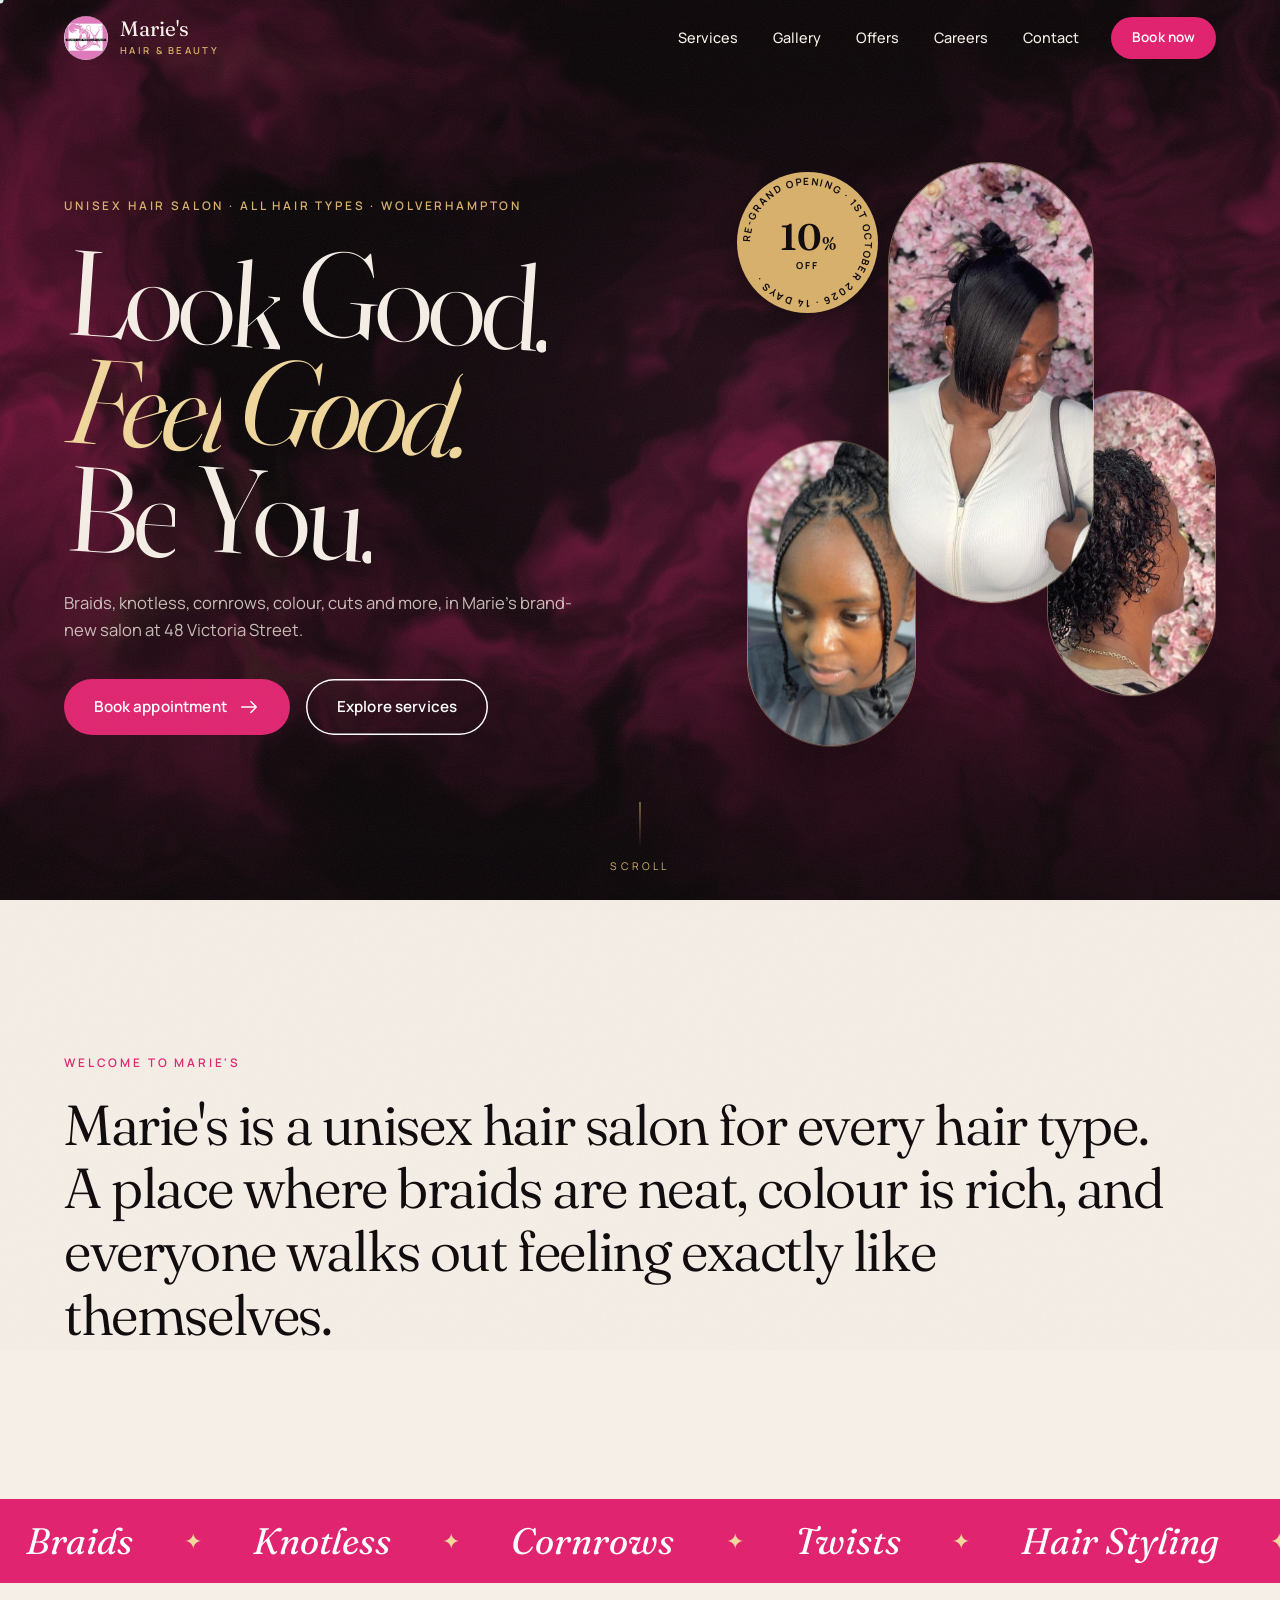
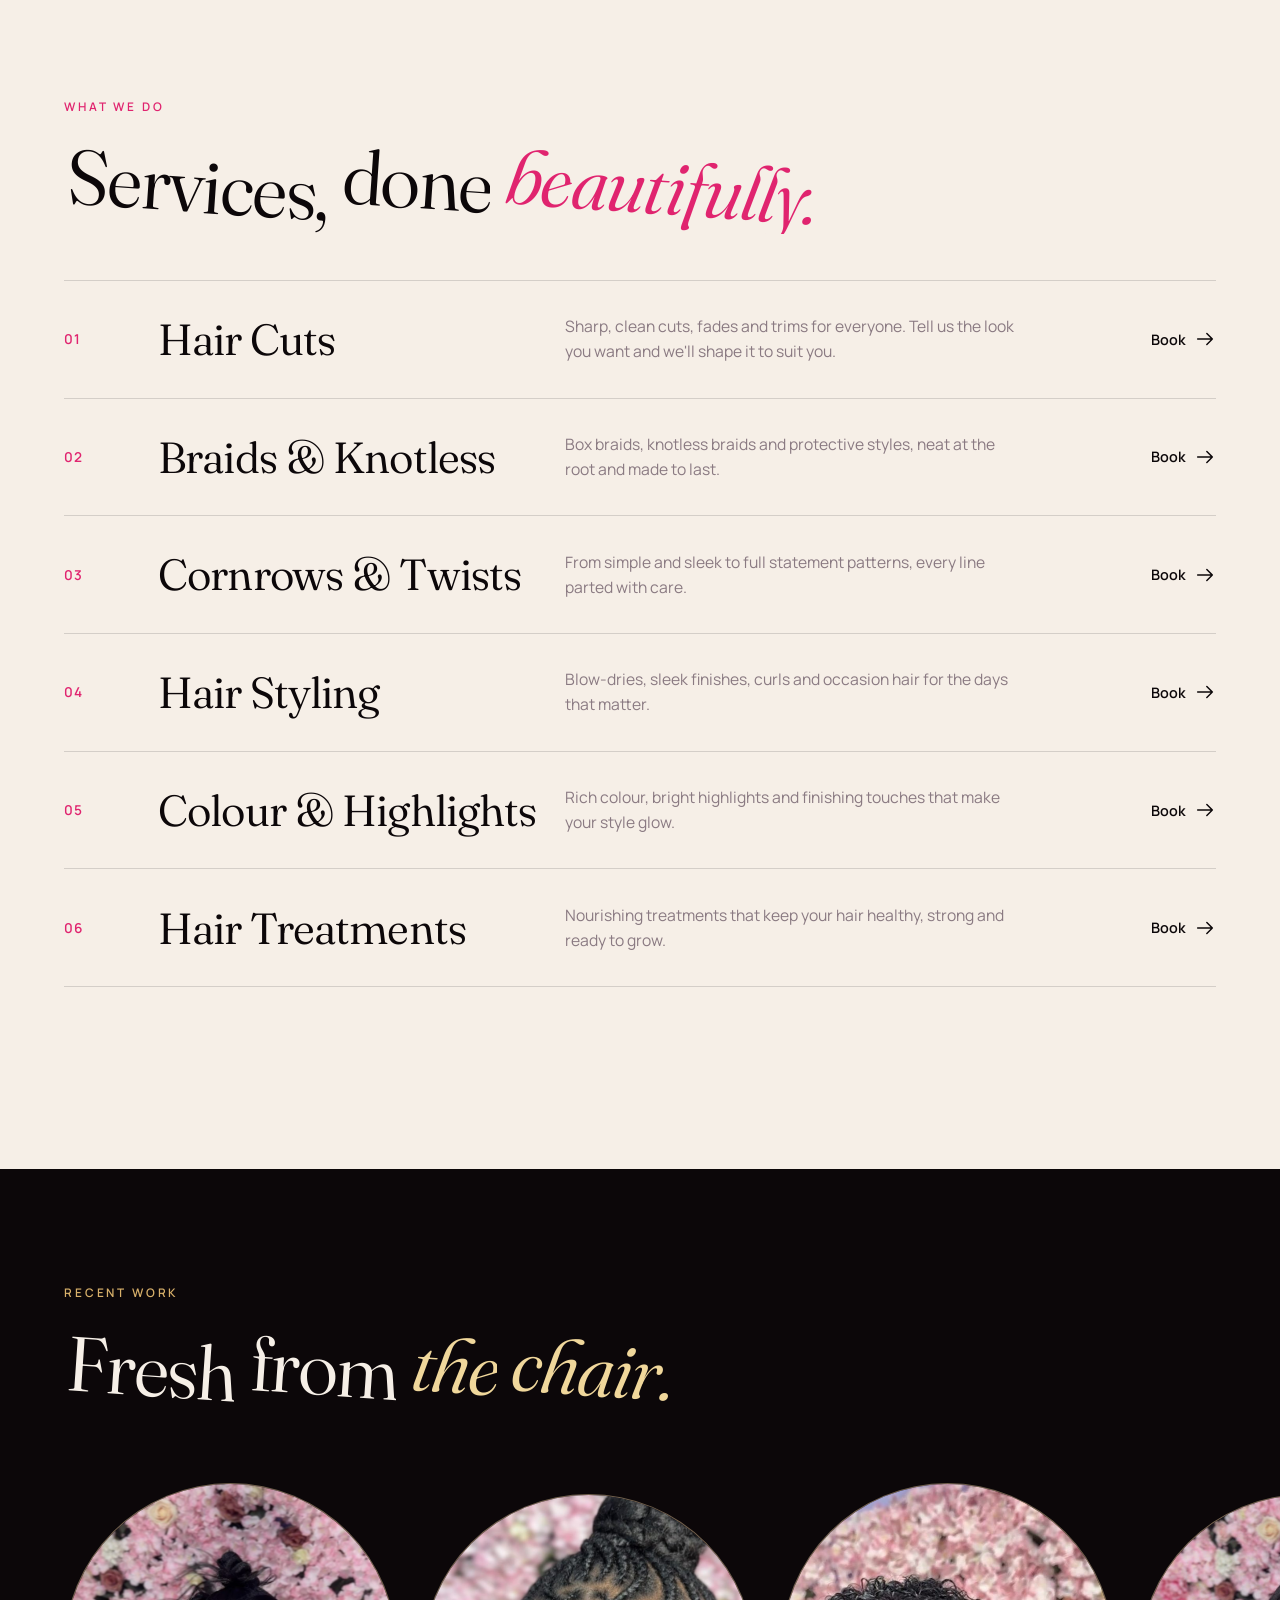
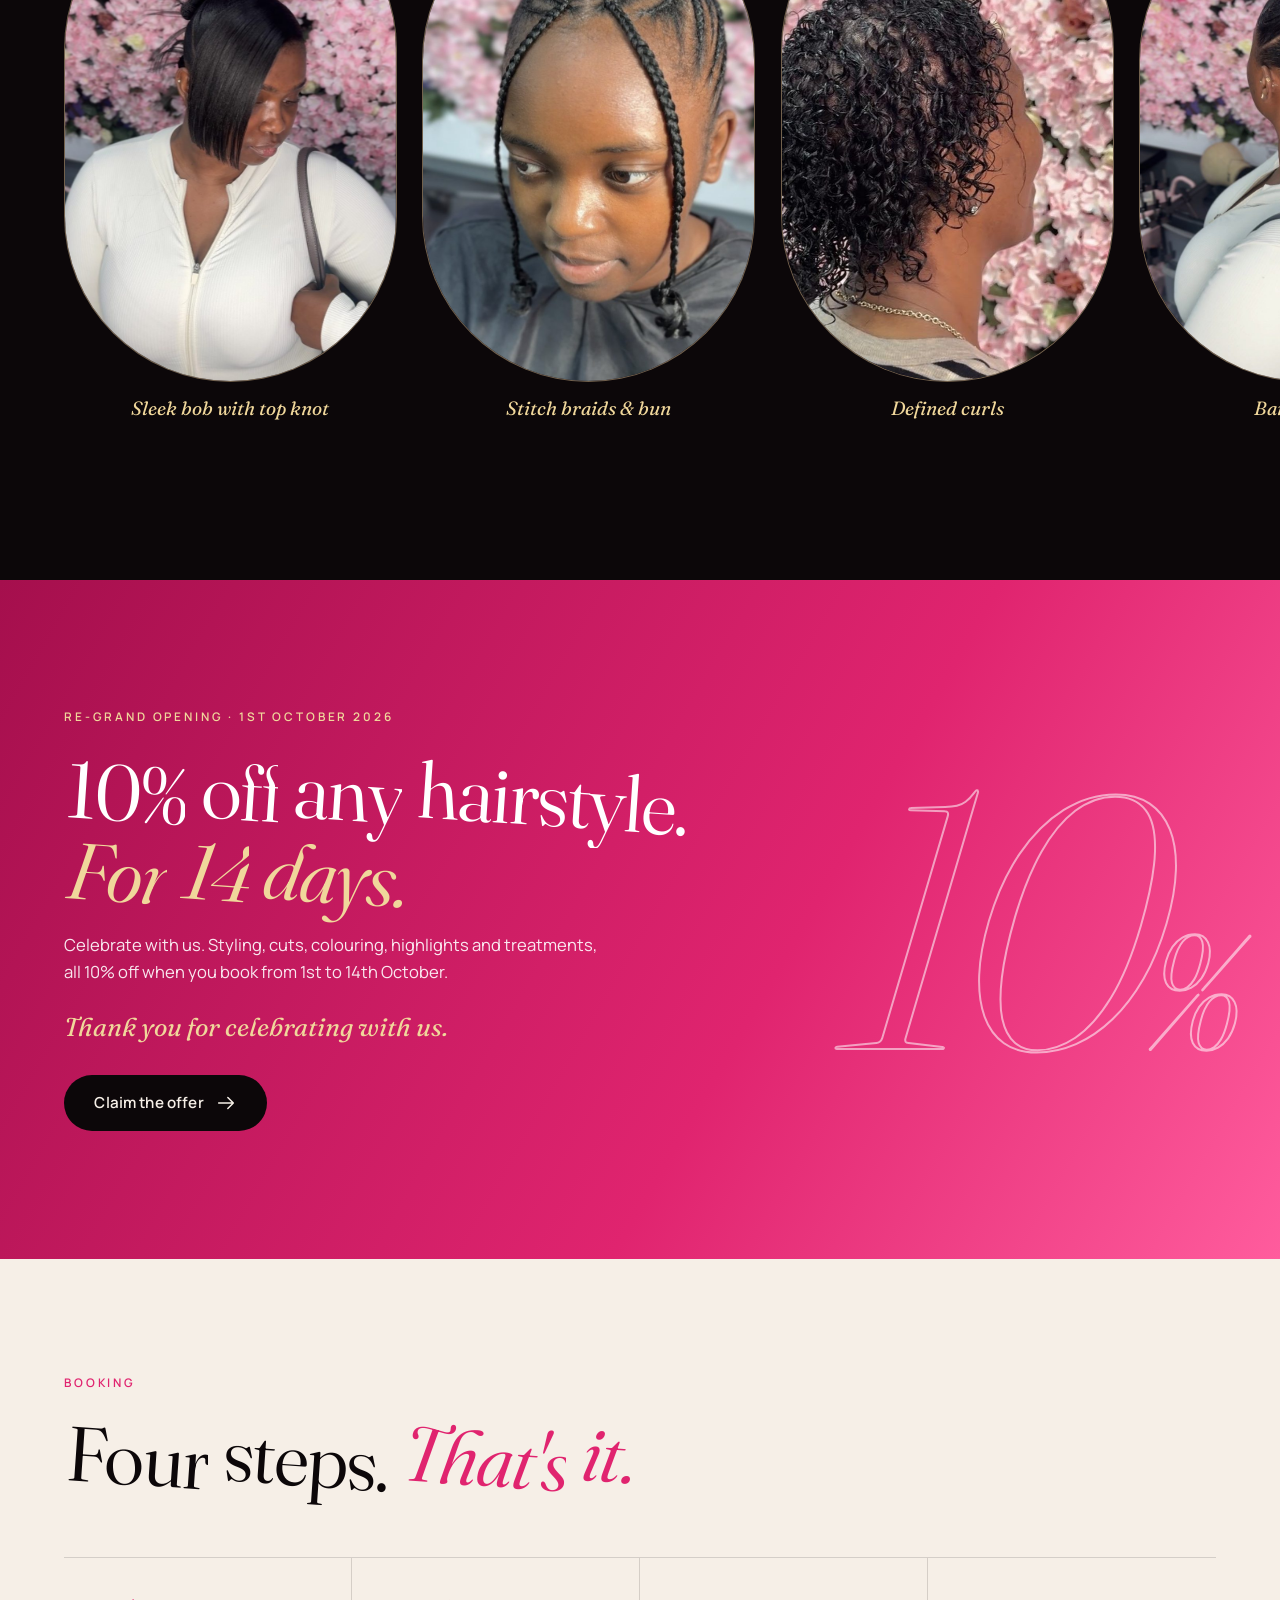
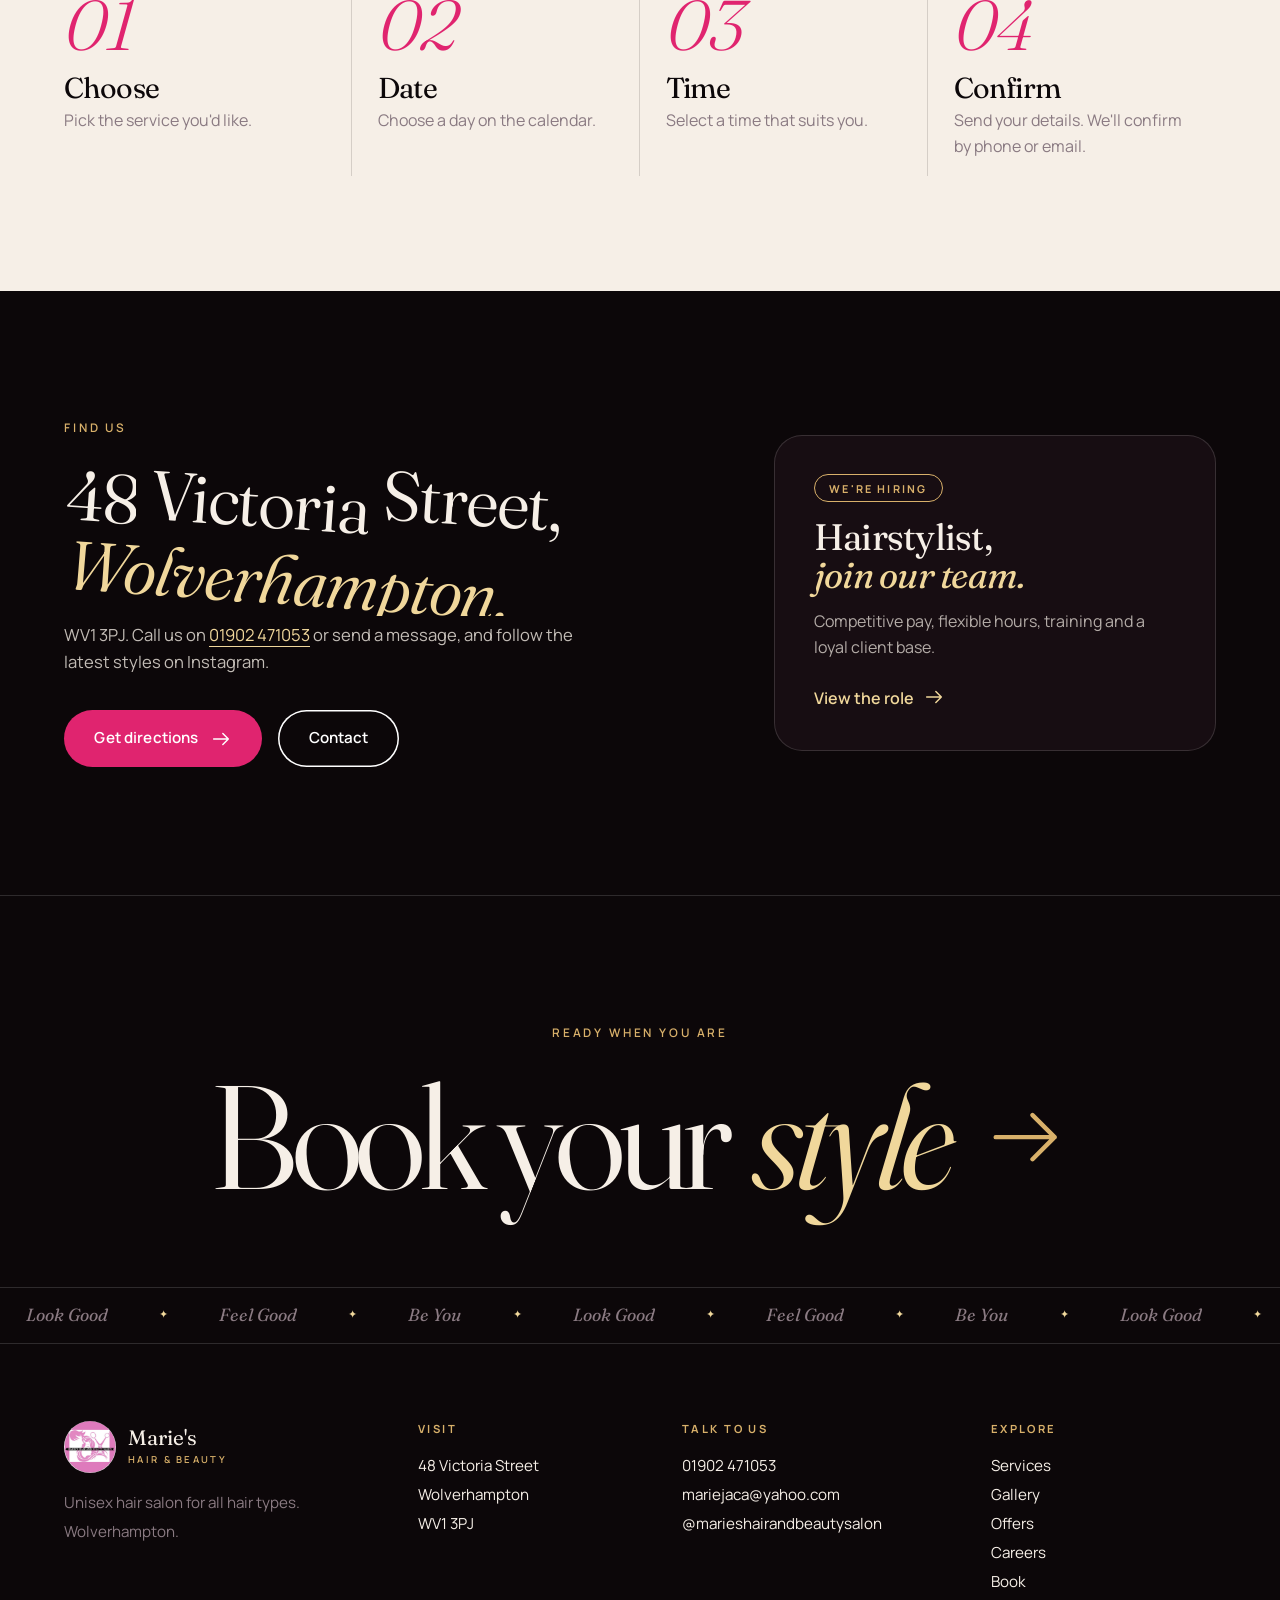
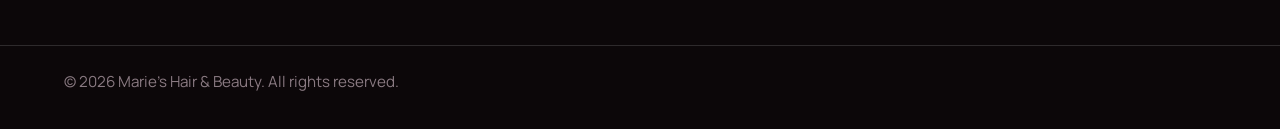
==== commit e4981154: "Replace video clips with real photos in long oval frames (hero, Fresh from the chair, gallery) Co-Au" ====
--- a/index.html
+++ b/index.html
@@ -52,9 +52,9 @@
       <div class="hcta" data-r data-d="4"><a class="btn" href="book.html" data-mag>Book appointment <svg class="ar" viewBox="0 0 24 24" width="22" height="22" fill="none" stroke="currentColor" stroke-width="1.6" stroke-linecap="round" stroke-linejoin="round" aria-hidden="true"><path d="M4 12h16M14 6l6 6-6 6"/></svg></a><a class="btn line" href="services.html" data-mag>Explore services</a></div>
     </div>
     <div class="hpics" aria-hidden="true">
-      <figure class="arch a1" data-speed="-30"><video class="" muted loop playsinline preload="none" poster="video/clip2.jpg" data-src="video/clip2.mp4" width="540" height="960" aria-label="Braids with beads" ></video></figure>
-      <figure class="arch a2" data-speed="40"><video class="" muted loop playsinline preload="none" poster="video/clip3.jpg" data-src="video/clip3.mp4" width="540" height="960" aria-label="Sleek silk bob" ></video></figure>
-      <figure class="arch a3" data-speed="-55"><video class="" muted loop playsinline preload="none" poster="video/clip4.jpg" data-src="video/clip4.mp4" width="540" height="960" aria-label="Defined curls" ></video></figure>
+      <figure class="arch a1" data-speed="-30"><img class="" src="img/work-braids.jpg" alt="Neat stitch braids finished in a high bun" decoding="async"></figure>
+      <figure class="arch a2" data-speed="40"><img class="" src="img/work-bob.jpg" alt="Sleek side-parted bob with a small top knot against the flower wall" decoding="async"></figure>
+      <figure class="arch a3" data-speed="-55"><img class="" src="img/work-curls.jpg" alt="Soft defined curls against the flower wall" decoding="async"></figure>
       <a class="seal" href="offers.html" data-mag aria-label="Re-grand opening offer: 10% off">
         <svg viewBox="0 0 200 200"><defs><path id="c" d="M100,100 m-78,0 a78,78 0 1,1 156,0 a78,78 0 1,1 -156,0"/></defs><text><textPath href="#c">RE-GRAND OPENING · 1ST OCTOBER 2026 · 14 DAYS · </textPath></text></svg>
         <b>10<small>%</small></b><span>off</span>
@@ -87,7 +87,7 @@
     <div class="shead"><p class="eyebrow" data-r>Recent work</p><h2 data-split>Fresh from <em>the chair.</em></h2></div>
   </div>
   <div class="rail" id="rail" tabindex="0" aria-label="Recent work">
-    <figure data-tilt><video class="" muted loop playsinline preload="none" poster="video/clip3.jpg" data-src="video/clip3.mp4" width="540" height="960" aria-label="Sleek silk bob" ></video><figcaption>Sleek silk bob</figcaption></figure><figure data-tilt><video class="" muted loop playsinline preload="none" poster="video/clip2.jpg" data-src="video/clip2.mp4" width="540" height="960" aria-label="Braids with beads" ></video><figcaption>Braids with beads</figcaption></figure><figure data-tilt><video class="" muted loop playsinline preload="none" poster="video/clip4.jpg" data-src="video/clip4.mp4" width="540" height="960" aria-label="Defined curls" ></video><figcaption>Defined curls</figcaption></figure><figure data-tilt><video class="" muted loop playsinline preload="none" poster="video/clip1.jpg" data-src="video/clip1.mp4" width="540" height="960" aria-label="Fresh twists" ></video><figcaption>Fresh twists</figcaption></figure><figure data-tilt><video class="" muted loop playsinline preload="none" poster="video/clip5.jpg" data-src="video/clip5.mp4" width="540" height="960" aria-label="Loc styling" ></video><figcaption>Loc styling</figcaption></figure>
+    <figure data-tilt><img class="" src="img/work-bob.jpg" alt="Sleek side-parted bob with a small top knot against the flower wall" loading=lazy decoding="async"><figcaption>Sleek bob with top knot</figcaption></figure><figure data-tilt><img class="" src="img/work-braids.jpg" alt="Neat stitch braids finished in a high bun" loading=lazy decoding="async"><figcaption>Stitch braids & bun</figcaption></figure><figure data-tilt><img class="" src="img/work-curls.jpg" alt="Soft defined curls against the flower wall" loading=lazy decoding="async"><figcaption>Defined curls</figcaption></figure><figure data-tilt><img class="" src="img/work-bantu.jpg" alt="Slicked-back style with three bantu knots" loading=lazy decoding="async"><figcaption>Bantu knots</figcaption></figure><figure data-tilt><img class="" src="img/work-locs.jpg" alt="Loc retwist with honey-brown tips" loading=lazy decoding="async"><figcaption>Loc maintenance</figcaption></figure>
     <a class="railend" href="gallery.html"><span>See the gallery</span><svg class="ar" viewBox="0 0 24 24" width="22" height="22" fill="none" stroke="currentColor" stroke-width="1.6" stroke-linecap="round" stroke-linejoin="round" aria-hidden="true"><path d="M4 12h16M14 6l6 6-6 6"/></svg></a>
   </div>
 </section>
--- a/style.css
+++ b/style.css
@@ -39,7 +39,7 @@
 .hgrid{position:relative;display:grid;grid-template-columns:1.15fr .85fr;gap:3rem;align-items:center;width:100%}
 .hero h1{font-size:clamp(3.4rem,9.4vw,9.4rem);line-height:.9;letter-spacing:-.04em;font-weight:350;margin-bottom:1.8rem}.hero h1 em{display:block}
 .hcta{display:flex;gap:1rem;flex-wrap:wrap;margin-top:2.2rem}
-.hpics{position:relative;height:min(68vh,620px)}.arch{position:absolute;overflow:hidden;border-radius:999px 999px 26px 26px;border:1px solid rgba(240,215,155,.5);box-shadow:0 30px 70px rgba(0,0,0,.55);will-change:transform}.arch video,.arch img{width:100%;height:100%;object-fit:cover;display:block;filter:saturate(1.08) contrast(1.04)}
+.hpics{position:relative;height:min(68vh,620px)}.arch{position:absolute;overflow:hidden;border-radius:999px;border:1px solid rgba(240,215,155,.5);box-shadow:0 30px 70px rgba(0,0,0,.55);will-change:transform}.arch img{width:100%;height:100%;object-fit:cover;display:block;filter:saturate(1.08) contrast(1.04)}
 .a1{width:36%;height:50%;left:0;bottom:4%}.a2{width:44%;height:72%;left:30%;top:0;z-index:2}.a3{width:36%;height:50%;right:0;bottom:12%;z-index:1}
 .seal{position:absolute;z-index:4;left:-2%;top:2%;width:clamp(110px,11vw,150px);aspect-ratio:1;border-radius:50%;background:var(--gold);color:var(--ink);display:grid;place-content:center;text-align:center;line-height:1;box-shadow:0 14px 40px rgba(0,0,0,.4)}
 .seal svg{position:absolute;inset:-3px;animation:spin 22s linear infinite}.seal text{font:700 13.5px var(--sans);letter-spacing:.17em;fill:var(--ink)}.seal b{font:600 clamp(1.6rem,3vw,2.3rem) var(--serif)}.seal b small{font-size:.5em}.seal span{font:700 .6rem var(--sans);letter-spacing:.2em;text-transform:uppercase}@keyframes spin{to{rotate:360deg}}
@@ -64,7 +64,7 @@
 /* work rail */
 .work{padding-block:clamp(60px,9vw,130px) clamp(70px,10vw,140px);overflow:hidden}
 .rail{display:flex;gap:1.6rem;overflow-x:auto;padding:1rem var(--pad) 2rem;scrollbar-width:none;cursor:grab;scroll-snap-type:x proximity;scroll-padding-inline:var(--pad);align-items:flex-end}.rail::-webkit-scrollbar{display:none}.rail.drag{cursor:grabbing;scroll-snap-type:none}
-.rail figure{flex:0 0 clamp(240px,26vw,360px);scroll-snap-align:start;position:relative;transform-style:preserve-3d;transition:transform .3s var(--ease)}.rail figure video{width:100%;aspect-ratio:3/4;object-fit:cover;display:block;background:#1d1117;border-radius:999px 999px 24px 24px;border:1px solid rgba(240,215,155,.4);user-select:none;pointer-events:none}.rail figure:nth-child(even) video{aspect-ratio:4/5}
+.rail figure{flex:0 0 clamp(240px,26vw,360px);scroll-snap-align:start;position:relative;transform-style:preserve-3d;transition:transform .3s var(--ease)}.rail figure img{width:100%;aspect-ratio:2/3;object-fit:cover;display:block;background:#1d1117;border-radius:999px;border:1px solid rgba(240,215,155,.4);user-select:none;-webkit-user-drag:none}.rail figure:nth-child(even) img{aspect-ratio:3/4.4}.rail figcaption{text-align:center}
 .rail figcaption{font:italic 1.2rem var(--serif);margin-top:.9rem;color:var(--gold2)}
 .railend{flex:0 0 clamp(200px,20vw,280px);align-self:center;aspect-ratio:1;border-radius:50%;background:var(--pink);display:grid;place-content:center;justify-items:center;gap:.6rem;font:italic 1.6rem var(--serif);text-align:center;transition:.4s var(--ease)}.railend:hover{background:var(--gold);color:var(--ink);scale:1.04}
 /* offer */
@@ -83,10 +83,10 @@
 /* inner pages */
 .sv{display:grid;grid-template-columns:90px 1fr auto;gap:2rem;align-items:center;padding:clamp(1.8rem,3.5vw,3rem) 0;border-bottom:1px solid var(--lineD)}.sv:first-child{border-top:1px solid var(--lineD)}.sv .n{font:italic 300 3.4rem var(--serif);color:var(--pink);line-height:1}.sv h2{font-size:clamp(2rem,4vw,3.4rem);font-weight:350;margin-bottom:.5rem}.sv p{max-width:560px}.sv p.mut{margin-top:.4rem;font-size:.92rem}
 .note{margin:2.6rem 0;background:var(--ink);color:var(--cream);border-radius:22px;padding:1.4rem 1.8rem;display:flex;gap:1rem;align-items:center;flex-wrap:wrap}.note b{color:var(--gold);letter-spacing:.14em;text-transform:uppercase;font-size:.75rem}
-.masonry{display:grid;grid-template-columns:repeat(3,1fr);gap:1.6rem;align-items:start}.masonry .gt:nth-child(3n+2){margin-top:4rem}.gt{display:block;position:relative;width:100%;aspect-ratio:3/4;border-radius:999px 999px 26px 26px;overflow:hidden;background:#1d1117;text-align:left;padding:0}.gt:nth-child(even){border-radius:26px 26px 999px 999px}.gt video{position:absolute;inset:0;width:100%;height:100%;object-fit:cover;transition:transform .8s var(--ease)}.gt:hover video{transform:scale(1.06)}.gt span{position:absolute;left:0;right:0;bottom:1.6rem;text-align:center;color:#fff;font:italic 1.3rem var(--serif);text-shadow:0 2px 14px rgba(0,0,0,.7);z-index:2}.gt:nth-child(even) span{bottom:auto;top:1.6rem}.gt:after{content:"";position:absolute;inset:0;background:linear-gradient(transparent 55%,rgba(12,7,9,.65));pointer-events:none}.gt:nth-child(even):after{background:linear-gradient(rgba(12,7,9,.6),transparent 45%)}
-.gt.ig{background:linear-gradient(135deg,var(--pinkd),var(--pink));color:#fff;display:flex;flex-direction:column;justify-content:center;align-items:center;text-align:center;gap:.4rem;padding:2rem;border-radius:26px}.gt.ig:after{display:none}.gt.ig em{font:italic 1.4rem var(--serif);color:var(--gold2)}.gt.ig b{font:350 clamp(2rem,3.4vw,3.2rem) var(--serif);line-height:1}.gt.ig small{font-size:.8rem;opacity:.85;margin-bottom:1rem}.gt.ig .ar{width:40px;height:40px;rotate:-45deg;transition:.4s var(--ease)}.gt.ig:hover .ar{rotate:0}
+.masonry{display:grid;grid-template-columns:repeat(3,1fr);gap:1.6rem;align-items:start}.masonry .gt:nth-child(3n+2){margin-top:4rem}.gt{display:block;position:relative;width:100%;aspect-ratio:2/3;border-radius:999px;overflow:hidden;background:#1d1117;text-align:left;padding:0}.gt img{position:absolute;inset:0;width:100%;height:100%;object-fit:cover;transition:transform .8s var(--ease)}.gt:hover img{transform:scale(1.06)}.gt span{position:absolute;left:0;right:0;bottom:2.4rem;text-align:center;color:#fff;font:italic 1.3rem var(--serif);text-shadow:0 2px 14px rgba(0,0,0,.7);z-index:2}.gt:after{content:"";position:absolute;inset:0;background:linear-gradient(transparent 55%,rgba(12,7,9,.65));pointer-events:none}
+.gt.ig{aspect-ratio:2/3;background:linear-gradient(135deg,var(--pinkd),var(--pink));color:#fff;display:flex;flex-direction:column;justify-content:center;align-items:center;text-align:center;gap:.4rem;padding:2rem;border-radius:999px}.gt.ig:after{display:none}.gt.ig em{font:italic 1.4rem var(--serif);color:var(--gold2)}.gt.ig b{font:350 clamp(2rem,3.4vw,3.2rem) var(--serif);line-height:1}.gt.ig small{font-size:.8rem;opacity:.85;margin-bottom:1rem}.gt.ig .ar{width:40px;height:40px;rotate:-45deg;transition:.4s var(--ease)}.gt.ig:hover .ar{rotate:0}
 .igcard{margin-top:3rem;background:var(--ink);color:var(--cream);border-radius:32px;padding:clamp(1.8rem,4vw,3.4rem);display:flex;justify-content:space-between;align-items:center;gap:2rem;flex-wrap:wrap}.igcard h2{font-size:clamp(2rem,4vw,3.4rem);font-weight:350}
-.lb{position:fixed;inset:0;z-index:200;background:rgba(12,7,9,.96);display:flex;align-items:center;justify-content:center}.lb[hidden]{display:none}.lb figure{text-align:center}.lb video{max-width:min(92vw,420px);max-height:80vh;border-radius:24px;margin:auto;display:block;background:#000}.lb figcaption{color:var(--gold2);font:italic 1.3rem var(--serif);margin-top:1rem}.lb button{position:absolute;width:54px;height:54px;border-radius:50%;background:rgba(255,255,255,.1);color:#fff;font-size:2rem;line-height:1;transition:.3s}.lb button:hover{background:var(--pink)}.lx{top:20px;right:20px}.lp{left:20px}.ln{right:20px}
+.lb{position:fixed;inset:0;z-index:200;background:rgba(12,7,9,.96);display:flex;align-items:center;justify-content:center}.lb[hidden]{display:none}.lb figure{text-align:center}.lb img{max-width:min(88vw,460px);max-height:80vh;border-radius:200px;margin:auto;display:block;object-fit:cover}.lb figcaption{color:var(--gold2);font:italic 1.3rem var(--serif);margin-top:1rem}.lb button{position:absolute;width:54px;height:54px;border-radius:50%;background:rgba(255,255,255,.1);color:#fff;font-size:2rem;line-height:1;transition:.3s}.lb button:hover{background:var(--pink)}.lx{top:20px;right:20px}.lp{left:20px}.ln{right:20px}
 .two{display:grid;grid-template-columns:1fr 1fr;gap:clamp(2rem,6vw,6rem);align-items:start}.h2s{font-size:clamp(1.8rem,3vw,2.6rem);font-weight:350;margin:2rem 0 1rem}.two>div>.h2s:first-child{margin-top:0}
 .ticks{list-style:none}.ticks li{position:relative;padding:.7rem 0 .7rem 2.2rem;border-bottom:1px solid var(--lineD)}.ticks li:before{content:"";position:absolute;left:0;top:1.05rem;width:1.1rem;height:1.1rem;border-radius:50%;background:var(--pink) url("data:image/svg+xml,%3Csvg xmlns='http://www.w3.org/2000/svg' viewBox='0 0 24 24' fill='none' stroke='white' stroke-width='3.5' stroke-linecap='round' stroke-linejoin='round'%3E%3Cpath d='M5 12.5l4.5 4.5L19 7'/%3E%3C/svg%3E") center/70% no-repeat}
 .nlist{counter-reset:n;list-style:none}.nlist li{counter-increment:n;position:relative;padding:1rem 0 1rem 3.6rem;border-bottom:1px solid var(--lineD)}.nlist li:before{content:counter(n);position:absolute;left:0;top:.6rem;font:italic 300 2.4rem var(--serif);color:var(--pink);line-height:1}
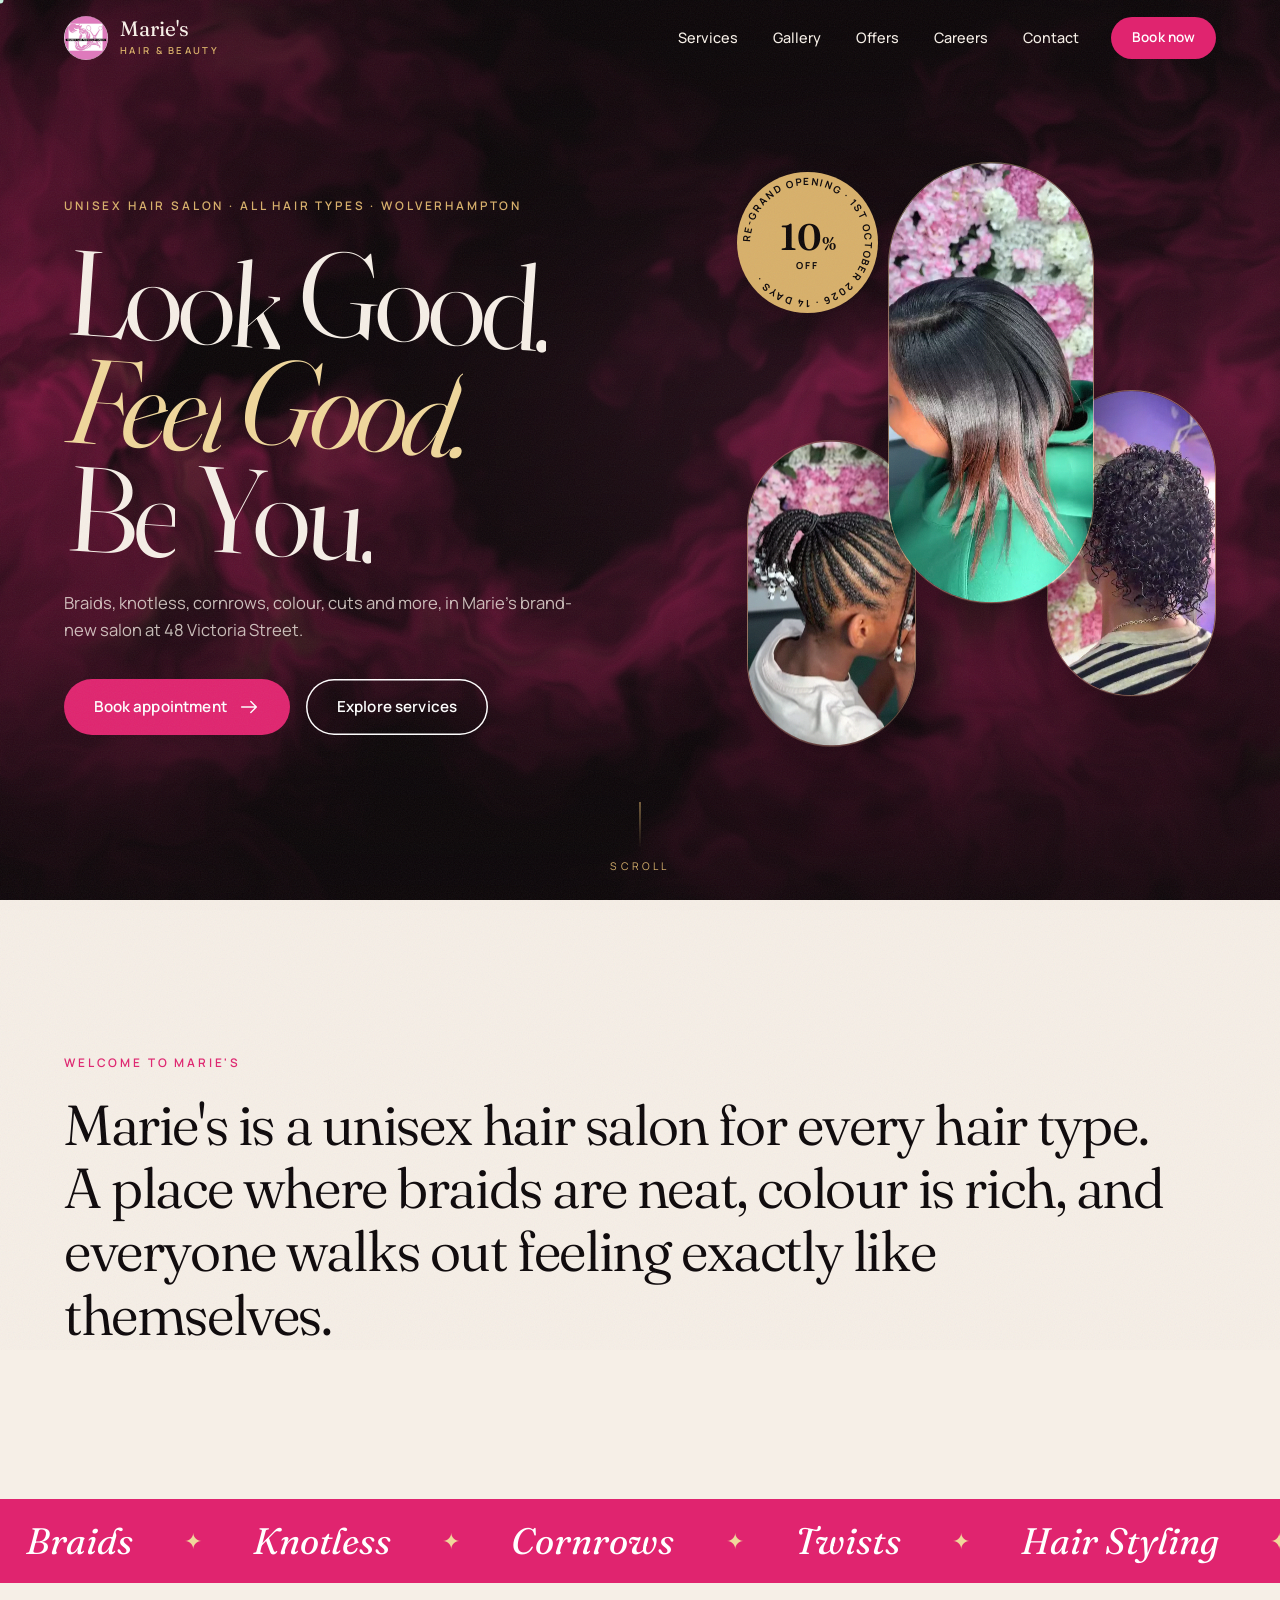
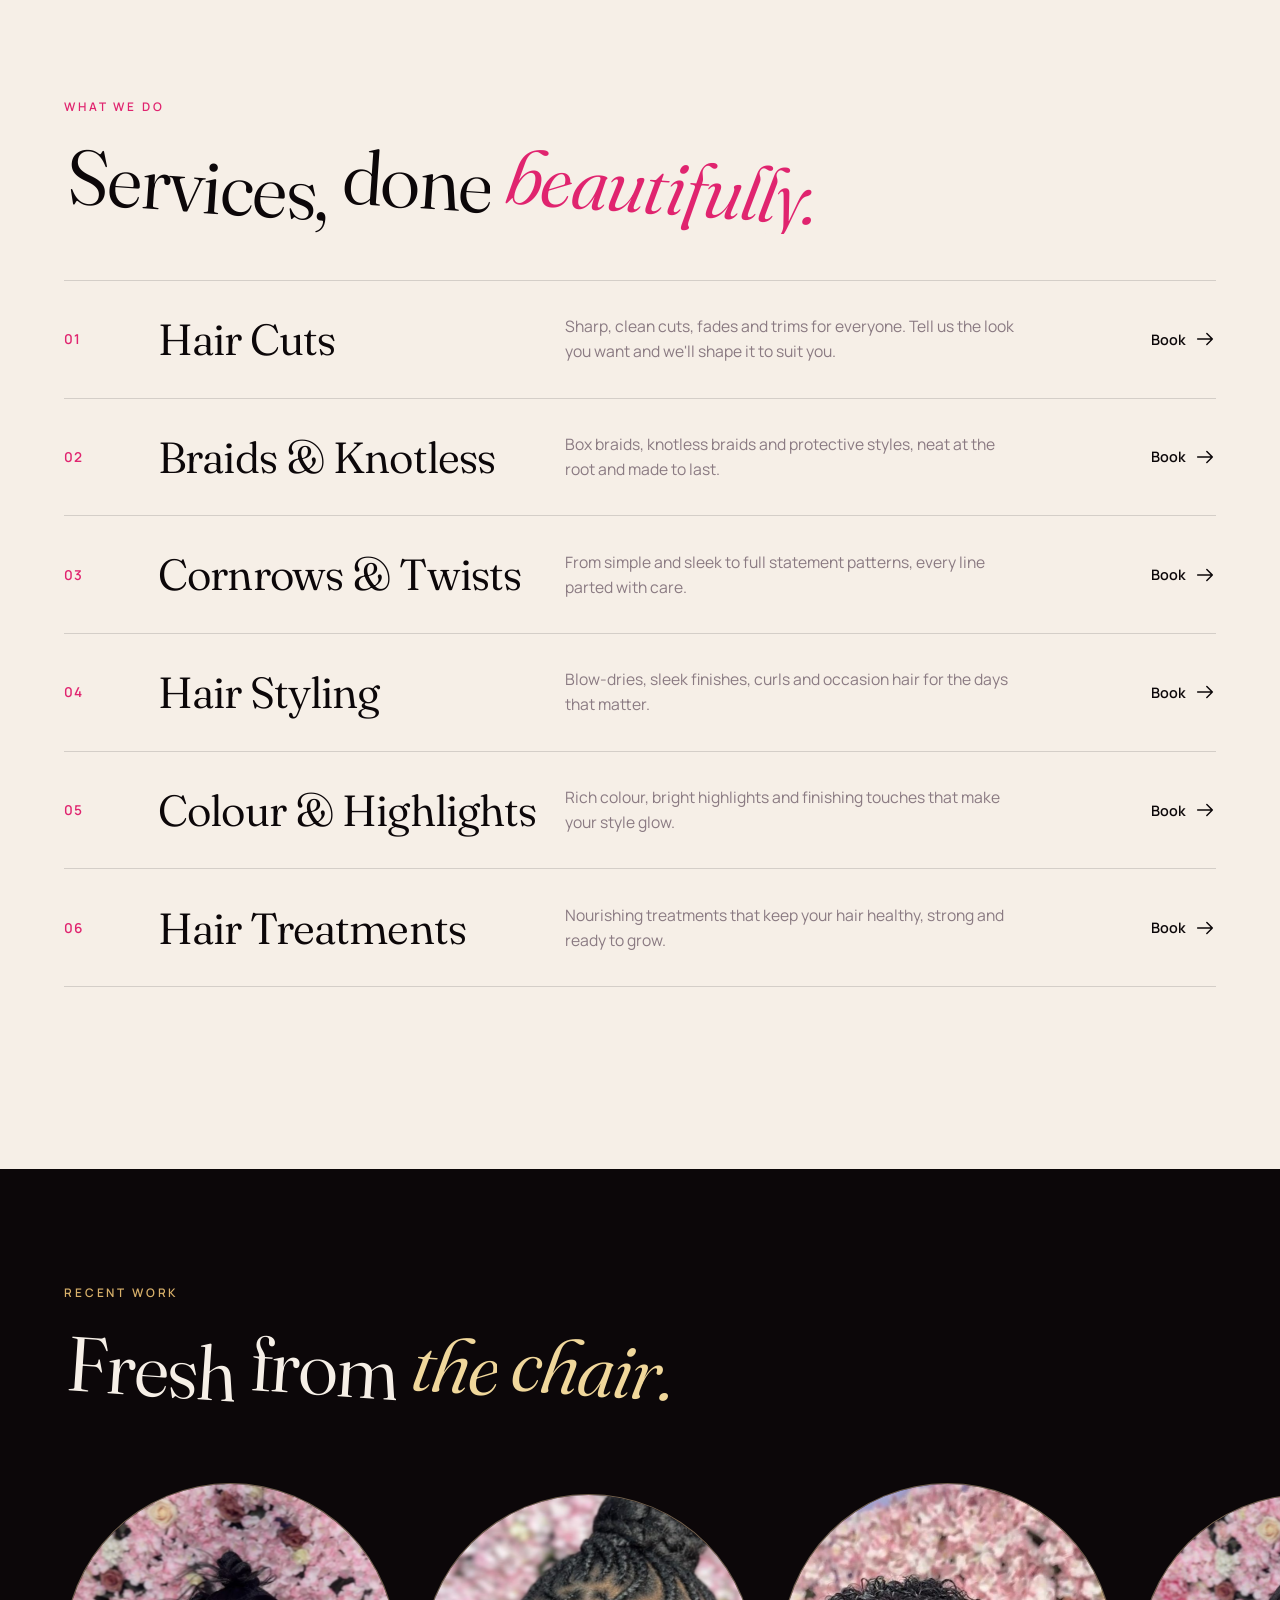
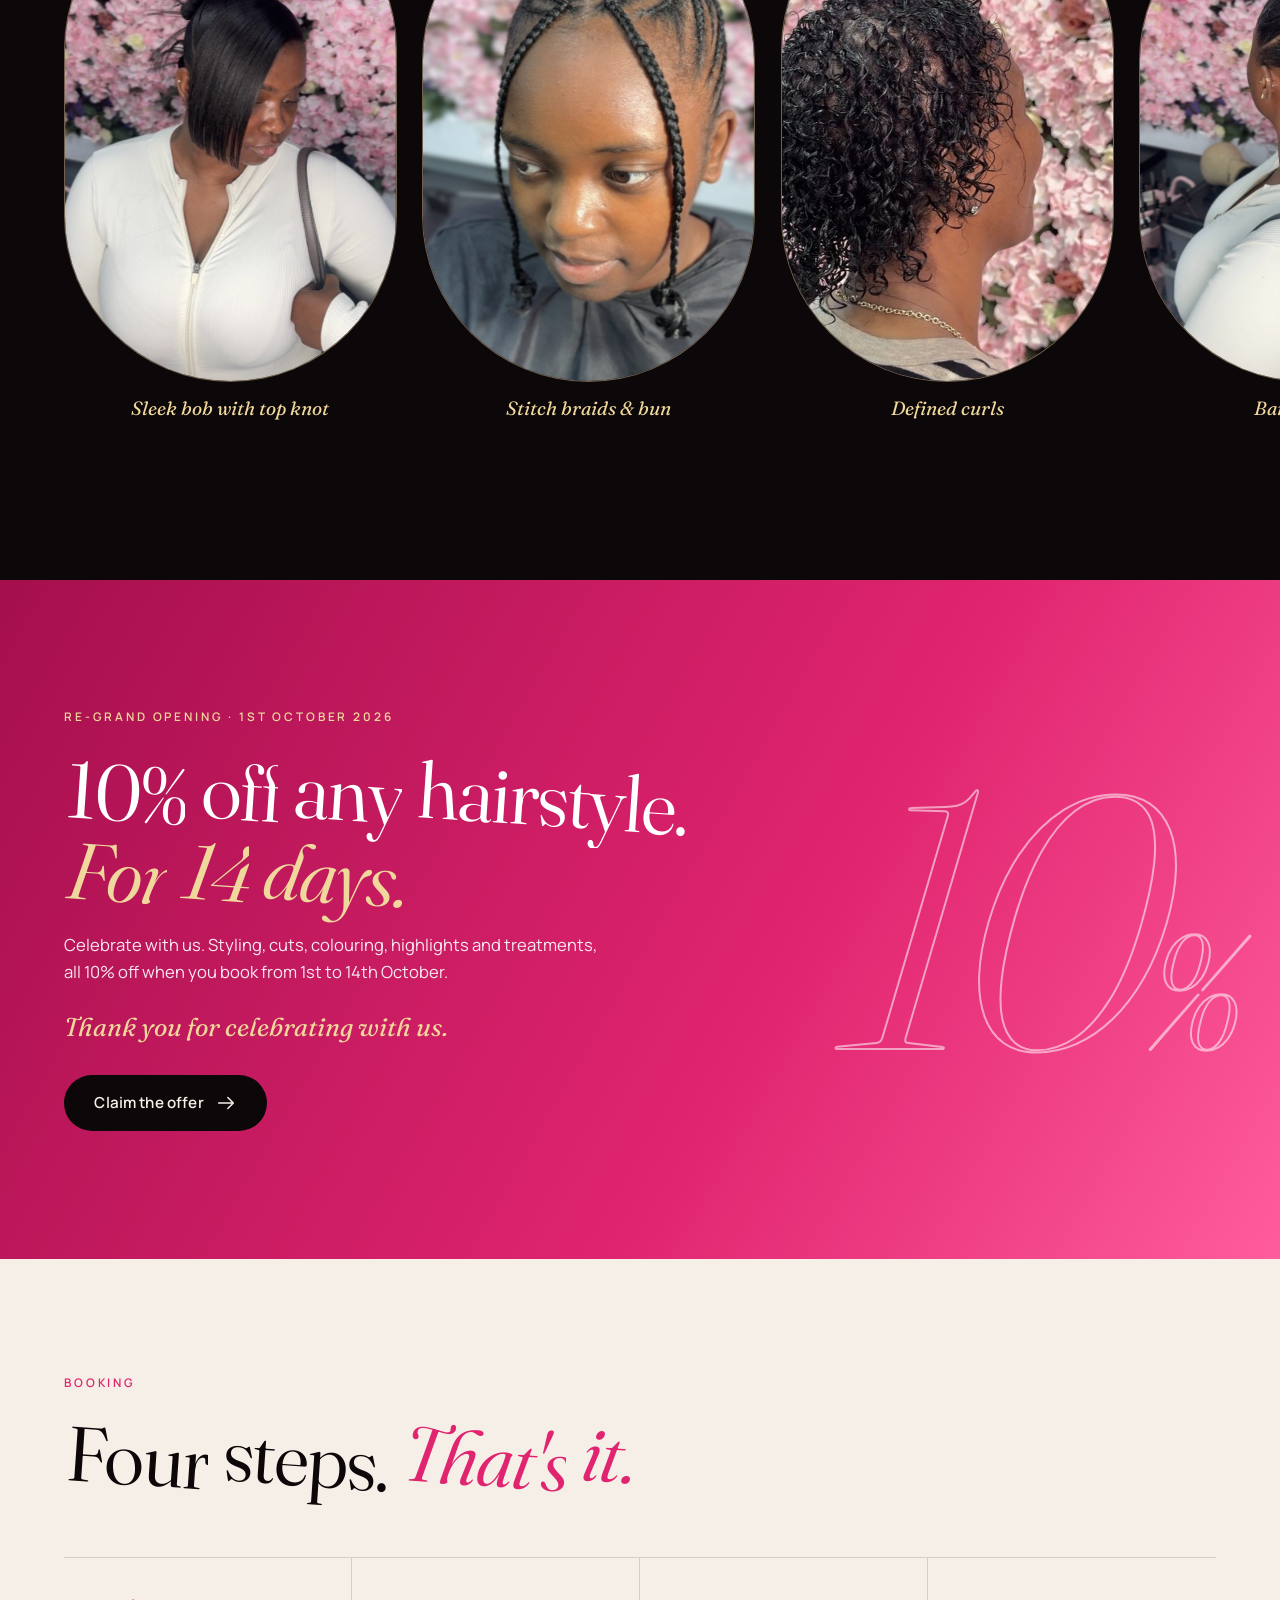
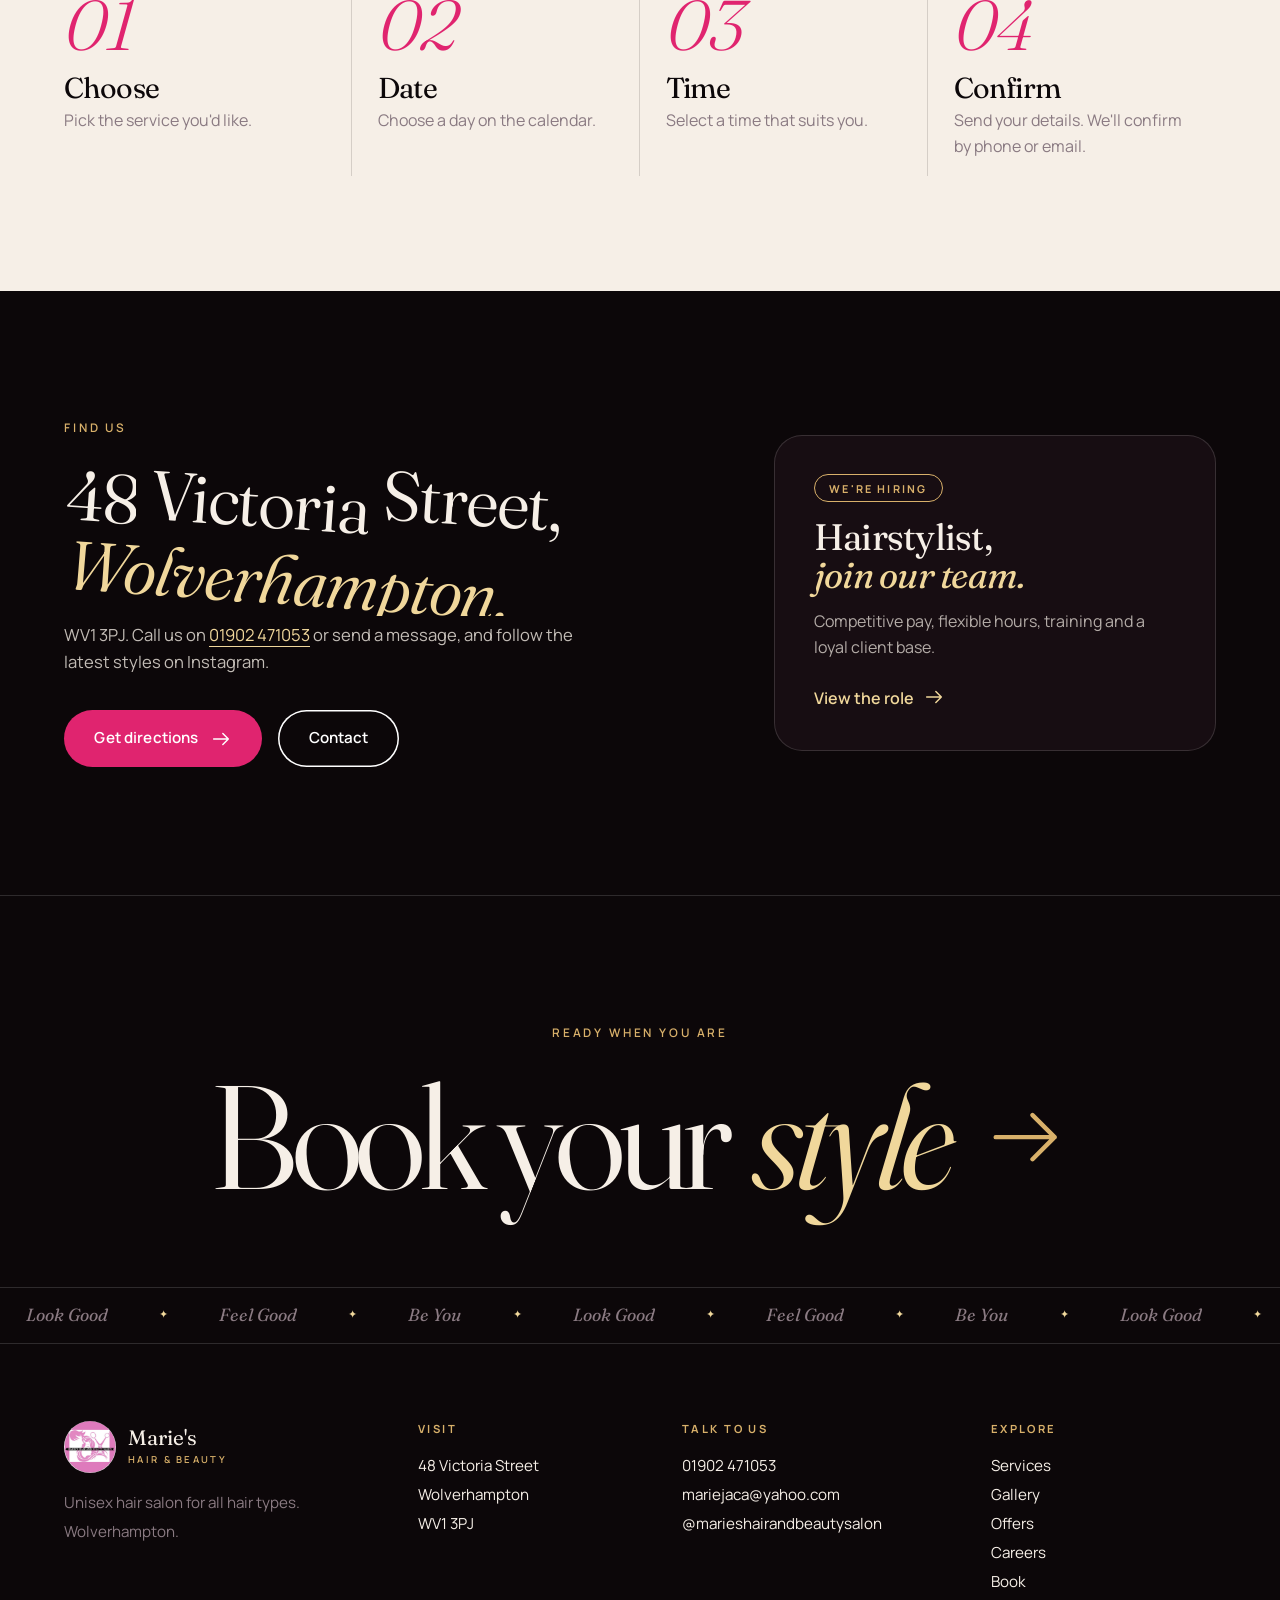
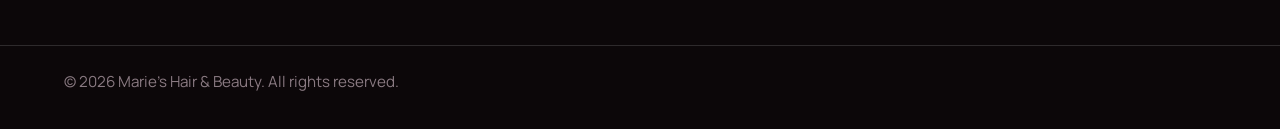
==== commit 87929c2c: "Hero ovals play video again; rest of site stays photos Co-Authored-By: Claude Sonnet 5.5 <noreply@an" ====
--- a/index.html
+++ b/index.html
@@ -52,9 +52,9 @@
       <div class="hcta" data-r data-d="4"><a class="btn" href="book.html" data-mag>Book appointment <svg class="ar" viewBox="0 0 24 24" width="22" height="22" fill="none" stroke="currentColor" stroke-width="1.6" stroke-linecap="round" stroke-linejoin="round" aria-hidden="true"><path d="M4 12h16M14 6l6 6-6 6"/></svg></a><a class="btn line" href="services.html" data-mag>Explore services</a></div>
     </div>
     <div class="hpics" aria-hidden="true">
-      <figure class="arch a1" data-speed="-30"><img class="" src="img/work-braids.jpg" alt="Neat stitch braids finished in a high bun" decoding="async"></figure>
-      <figure class="arch a2" data-speed="40"><img class="" src="img/work-bob.jpg" alt="Sleek side-parted bob with a small top knot against the flower wall" decoding="async"></figure>
-      <figure class="arch a3" data-speed="-55"><img class="" src="img/work-curls.jpg" alt="Soft defined curls against the flower wall" decoding="async"></figure>
+      <figure class="arch a1" data-speed="-30"><video muted loop playsinline autoplay preload="auto" poster="video/hero-braids.jpg" aria-hidden="true" tabindex="-1"><source src="video/hero-braids.mp4" type="video/mp4"><source src="video/hero-braids.webm" type="video/webm"></video></figure>
+      <figure class="arch a2" data-speed="40"><video muted loop playsinline autoplay preload="auto" poster="video/hero-bob.jpg" aria-hidden="true" tabindex="-1"><source src="video/hero-bob.mp4" type="video/mp4"><source src="video/hero-bob.webm" type="video/webm"></video></figure>
+      <figure class="arch a3" data-speed="-55"><video muted loop playsinline autoplay preload="auto" poster="video/hero-curls.jpg" aria-hidden="true" tabindex="-1"><source src="video/hero-curls.mp4" type="video/mp4"><source src="video/hero-curls.webm" type="video/webm"></video></figure>
       <a class="seal" href="offers.html" data-mag aria-label="Re-grand opening offer: 10% off">
         <svg viewBox="0 0 200 200"><defs><path id="c" d="M100,100 m-78,0 a78,78 0 1,1 156,0 a78,78 0 1,1 -156,0"/></defs><text><textPath href="#c">RE-GRAND OPENING · 1ST OCTOBER 2026 · 14 DAYS · </textPath></text></svg>
         <b>10<small>%</small></b><span>off</span>
--- a/style.css
+++ b/style.css
@@ -39,7 +39,7 @@
 .hgrid{position:relative;display:grid;grid-template-columns:1.15fr .85fr;gap:3rem;align-items:center;width:100%}
 .hero h1{font-size:clamp(3.4rem,9.4vw,9.4rem);line-height:.9;letter-spacing:-.04em;font-weight:350;margin-bottom:1.8rem}.hero h1 em{display:block}
 .hcta{display:flex;gap:1rem;flex-wrap:wrap;margin-top:2.2rem}
-.hpics{position:relative;height:min(68vh,620px)}.arch{position:absolute;overflow:hidden;border-radius:999px;border:1px solid rgba(240,215,155,.5);box-shadow:0 30px 70px rgba(0,0,0,.55);will-change:transform}.arch img{width:100%;height:100%;object-fit:cover;display:block;filter:saturate(1.08) contrast(1.04)}
+.hpics{position:relative;height:min(68vh,620px)}.arch{position:absolute;overflow:hidden;border-radius:999px;border:1px solid rgba(240,215,155,.5);box-shadow:0 30px 70px rgba(0,0,0,.55);will-change:transform}.arch video,.arch img{width:100%;height:100%;object-fit:cover;display:block;filter:saturate(1.08) contrast(1.04)}
 .a1{width:36%;height:50%;left:0;bottom:4%}.a2{width:44%;height:72%;left:30%;top:0;z-index:2}.a3{width:36%;height:50%;right:0;bottom:12%;z-index:1}
 .seal{position:absolute;z-index:4;left:-2%;top:2%;width:clamp(110px,11vw,150px);aspect-ratio:1;border-radius:50%;background:var(--gold);color:var(--ink);display:grid;place-content:center;text-align:center;line-height:1;box-shadow:0 14px 40px rgba(0,0,0,.4)}
 .seal svg{position:absolute;inset:-3px;animation:spin 22s linear infinite}.seal text{font:700 13.5px var(--sans);letter-spacing:.17em;fill:var(--ink)}.seal b{font:600 clamp(1.6rem,3vw,2.3rem) var(--serif)}.seal b small{font-size:.5em}.seal span{font:700 .6rem var(--sans);letter-spacing:.2em;text-transform:uppercase}@keyframes spin{to{rotate:360deg}}
